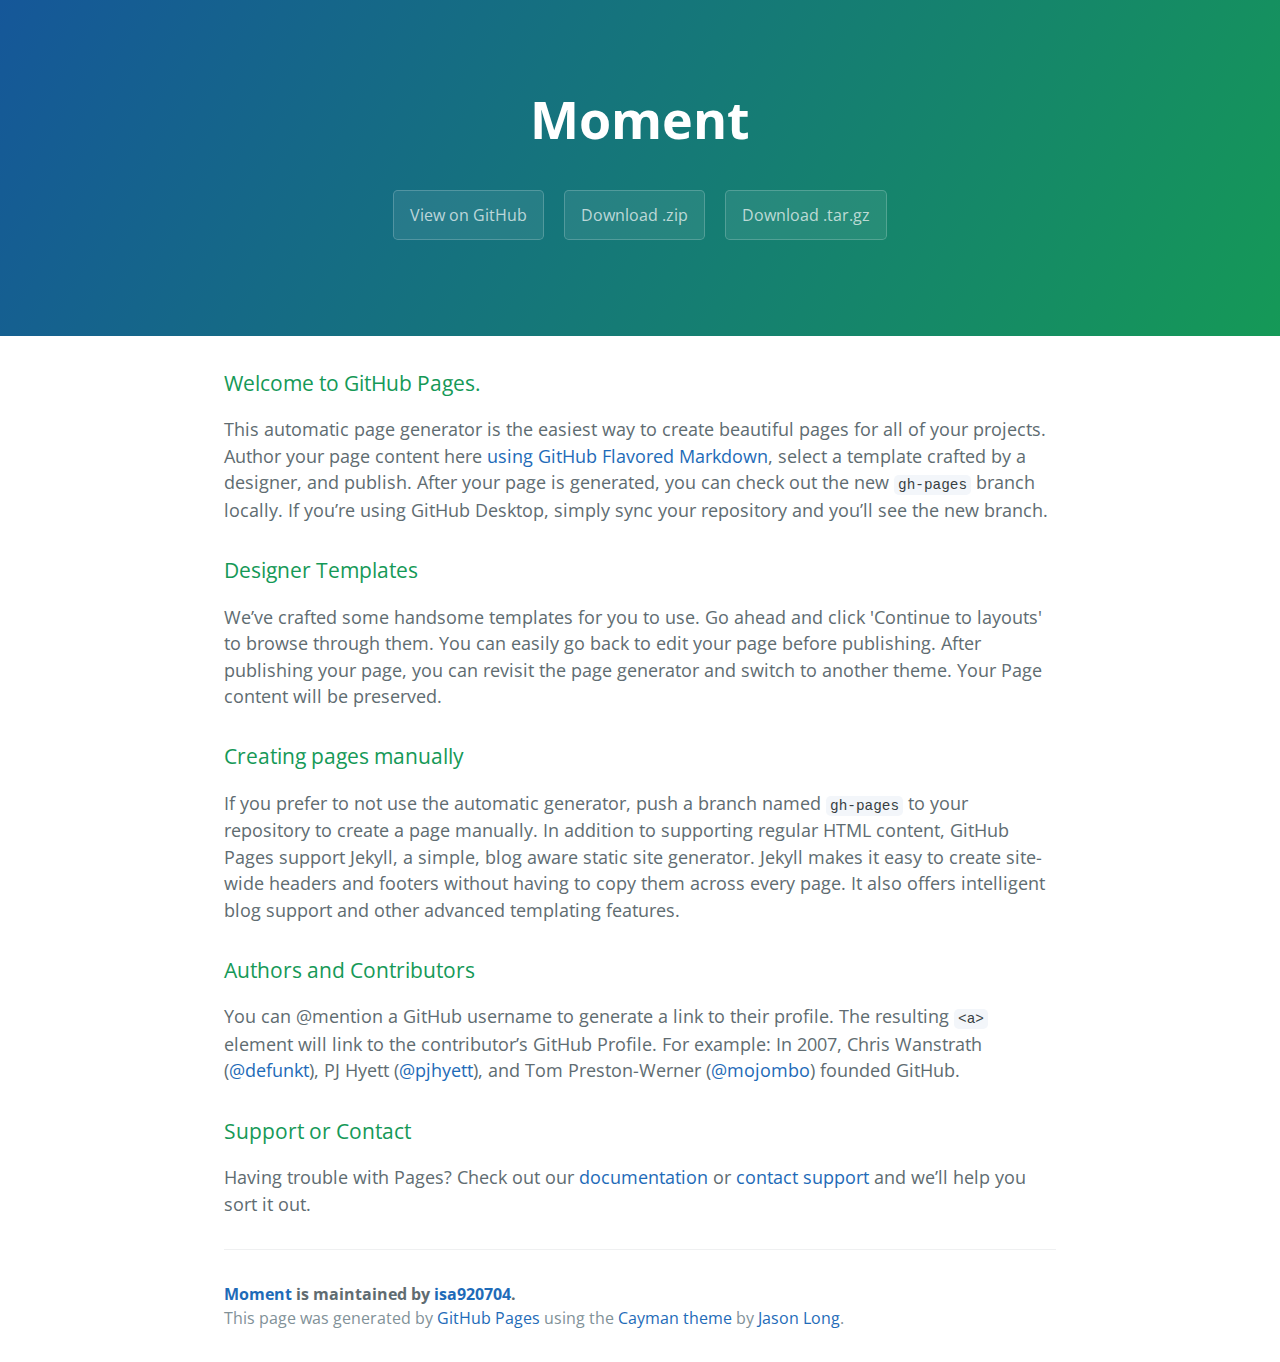
==== index.html @ b698cfdb "Create gh-pages branch via GitHub" ====
<!DOCTYPE html>
<html lang="en-us">
  <head>
    <meta charset="UTF-8">
    <title>Moment by isa920704</title>
    <meta name="viewport" content="width=device-width, initial-scale=1">
    <link rel="stylesheet" type="text/css" href="stylesheets/normalize.css" media="screen">
    <link href='https://fonts.googleapis.com/css?family=Open+Sans:400,700' rel='stylesheet' type='text/css'>
    <link rel="stylesheet" type="text/css" href="stylesheets/stylesheet.css" media="screen">
    <link rel="stylesheet" type="text/css" href="stylesheets/github-light.css" media="screen">
  </head>
  <body>
    <section class="page-header">
      <h1 class="project-name">Moment</h1>
      <h2 class="project-tagline"></h2>
      <a href="https://github.com/isa920704/moment" class="btn">View on GitHub</a>
      <a href="https://github.com/isa920704/moment/zipball/master" class="btn">Download .zip</a>
      <a href="https://github.com/isa920704/moment/tarball/master" class="btn">Download .tar.gz</a>
    </section>

    <section class="main-content">
      <h3>
<a id="welcome-to-github-pages" class="anchor" href="#welcome-to-github-pages" aria-hidden="true"><span aria-hidden="true" class="octicon octicon-link"></span></a>Welcome to GitHub Pages.</h3>

<p>This automatic page generator is the easiest way to create beautiful pages for all of your projects. Author your page content here <a href="https://guides.github.com/features/mastering-markdown/">using GitHub Flavored Markdown</a>, select a template crafted by a designer, and publish. After your page is generated, you can check out the new <code>gh-pages</code> branch locally. If you’re using GitHub Desktop, simply sync your repository and you’ll see the new branch.</p>

<h3>
<a id="designer-templates" class="anchor" href="#designer-templates" aria-hidden="true"><span aria-hidden="true" class="octicon octicon-link"></span></a>Designer Templates</h3>

<p>We’ve crafted some handsome templates for you to use. Go ahead and click 'Continue to layouts' to browse through them. You can easily go back to edit your page before publishing. After publishing your page, you can revisit the page generator and switch to another theme. Your Page content will be preserved.</p>

<h3>
<a id="creating-pages-manually" class="anchor" href="#creating-pages-manually" aria-hidden="true"><span aria-hidden="true" class="octicon octicon-link"></span></a>Creating pages manually</h3>

<p>If you prefer to not use the automatic generator, push a branch named <code>gh-pages</code> to your repository to create a page manually. In addition to supporting regular HTML content, GitHub Pages support Jekyll, a simple, blog aware static site generator. Jekyll makes it easy to create site-wide headers and footers without having to copy them across every page. It also offers intelligent blog support and other advanced templating features.</p>

<h3>
<a id="authors-and-contributors" class="anchor" href="#authors-and-contributors" aria-hidden="true"><span aria-hidden="true" class="octicon octicon-link"></span></a>Authors and Contributors</h3>

<p>You can @mention a GitHub username to generate a link to their profile. The resulting <code>&lt;a&gt;</code> element will link to the contributor’s GitHub Profile. For example: In 2007, Chris Wanstrath (<a href="https://github.com/defunkt" class="user-mention">@defunkt</a>), PJ Hyett (<a href="https://github.com/pjhyett" class="user-mention">@pjhyett</a>), and Tom Preston-Werner (<a href="https://github.com/mojombo" class="user-mention">@mojombo</a>) founded GitHub.</p>

<h3>
<a id="support-or-contact" class="anchor" href="#support-or-contact" aria-hidden="true"><span aria-hidden="true" class="octicon octicon-link"></span></a>Support or Contact</h3>

<p>Having trouble with Pages? Check out our <a href="https://help.github.com/pages">documentation</a> or <a href="https://github.com/contact">contact support</a> and we’ll help you sort it out.</p>

      <footer class="site-footer">
        <span class="site-footer-owner"><a href="https://github.com/isa920704/moment">Moment</a> is maintained by <a href="https://github.com/isa920704">isa920704</a>.</span>

        <span class="site-footer-credits">This page was generated by <a href="https://pages.github.com">GitHub Pages</a> using the <a href="https://github.com/jasonlong/cayman-theme">Cayman theme</a> by <a href="https://twitter.com/jasonlong">Jason Long</a>.</span>
      </footer>

    </section>

  
  </body>
</html>
---- stylesheets/stylesheet.css ----
* {
  box-sizing: border-box; }

body {
  padding: 0;
  margin: 0;
  font-family: "Open Sans", "Helvetica Neue", Helvetica, Arial, sans-serif;
  font-size: 16px;
  line-height: 1.5;
  color: #606c71; }

a {
  color: #1e6bb8;
  text-decoration: none; }
  a:hover {
    text-decoration: underline; }

.btn {
  display: inline-block;
  margin-bottom: 1rem;
  color: rgba(255, 255, 255, 0.7);
  background-color: rgba(255, 255, 255, 0.08);
  border-color: rgba(255, 255, 255, 0.2);
  border-style: solid;
  border-width: 1px;
  border-radius: 0.3rem;
  transition: color 0.2s, background-color 0.2s, border-color 0.2s; }
  .btn + .btn {
    margin-left: 1rem; }

.btn:hover {
  color: rgba(255, 255, 255, 0.8);
  text-decoration: none;
  background-color: rgba(255, 255, 255, 0.2);
  border-color: rgba(255, 255, 255, 0.3); }

@media screen and (min-width: 64em) {
  .btn {
    padding: 0.75rem 1rem; } }

@media screen and (min-width: 42em) and (max-width: 64em) {
  .btn {
    padding: 0.6rem 0.9rem;
    font-size: 0.9rem; } }

@media screen and (max-width: 42em) {
  .btn {
    display: block;
    width: 100%;
    padding: 0.75rem;
    font-size: 0.9rem; }
    .btn + .btn {
      margin-top: 1rem;
      margin-left: 0; } }

.page-header {
  color: #fff;
  text-align: center;
  background-color: #159957;
  background-image: linear-gradient(120deg, #155799, #159957); }

@media screen and (min-width: 64em) {
  .page-header {
    padding: 5rem 6rem; } }

@media screen and (min-width: 42em) and (max-width: 64em) {
  .page-header {
    padding: 3rem 4rem; } }

@media screen and (max-width: 42em) {
  .page-header {
    padding: 2rem 1rem; } }

.project-name {
  margin-top: 0;
  margin-bottom: 0.1rem; }

@media screen and (min-width: 64em) {
  .project-name {
    font-size: 3.25rem; } }

@media screen and (min-width: 42em) and (max-width: 64em) {
  .project-name {
    font-size: 2.25rem; } }

@media screen and (max-width: 42em) {
  .project-name {
    font-size: 1.75rem; } }

.project-tagline {
  margin-bottom: 2rem;
  font-weight: normal;
  opacity: 0.7; }

@media screen and (min-width: 64em) {
  .project-tagline {
    font-size: 1.25rem; } }

@media screen and (min-width: 42em) and (max-width: 64em) {
  .project-tagline {
    font-size: 1.15rem; } }

@media screen and (max-width: 42em) {
  .project-tagline {
    font-size: 1rem; } }

.main-content :first-child {
  margin-top: 0; }
.main-content img {
  max-width: 100%; }
.main-content h1, .main-content h2, .main-content h3, .main-content h4, .main-content h5, .main-content h6 {
  margin-top: 2rem;
  margin-bottom: 1rem;
  font-weight: normal;
  color: #159957; }
.main-content p {
  margin-bottom: 1em; }
.main-content code {
  padding: 2px 4px;
  font-family: Consolas, "Liberation Mono", Menlo, Courier, monospace;
  font-size: 0.9rem;
  color: #383e41;
  background-color: #f3f6fa;
  border-radius: 0.3rem; }
.main-content pre {
  padding: 0.8rem;
  margin-top: 0;
  margin-bottom: 1rem;
  font: 1rem Consolas, "Liberation Mono", Menlo, Courier, monospace;
  color: #567482;
  word-wrap: normal;
  background-color: #f3f6fa;
  border: solid 1px #dce6f0;
  border-radius: 0.3rem; }
  .main-content pre > code {
    padding: 0;
    margin: 0;
    font-size: 0.9rem;
    color: #567482;
    word-break: normal;
    white-space: pre;
    background: transparent;
    border: 0; }
.main-content .highlight {
  margin-bottom: 1rem; }
  .main-content .highlight pre {
    margin-bottom: 0;
    word-break: normal; }
.main-content .highlight pre, .main-content pre {
  padding: 0.8rem;
  overflow: auto;
  font-size: 0.9rem;
  line-height: 1.45;
  border-radius: 0.3rem; }
.main-content pre code, .main-content pre tt {
  display: inline;
  max-width: initial;
  padding: 0;
  margin: 0;
  overflow: initial;
  line-height: inherit;
  word-wrap: normal;
  background-color: transparent;
  border: 0; }
  .main-content pre code:before, .main-content pre code:after, .main-content pre tt:before, .main-content pre tt:after {
    content: normal; }
.main-content ul, .main-content ol {
  margin-top: 0; }
.main-content blockquote {
  padding: 0 1rem;
  margin-left: 0;
  color: #819198;
  border-left: 0.3rem solid #dce6f0; }
  .main-content blockquote > :first-child {
    margin-top: 0; }
  .main-content blockquote > :last-child {
    margin-bottom: 0; }
.main-content table {
  display: block;
  width: 100%;
  overflow: auto;
  word-break: normal;
  word-break: keep-all; }
  .main-content table th {
    font-weight: bold; }
  .main-content table th, .main-content table td {
    padding: 0.5rem 1rem;
    border: 1px solid #e9ebec; }
.main-content dl {
  padding: 0; }
  .main-content dl dt {
    padding: 0;
    margin-top: 1rem;
    font-size: 1rem;
    font-weight: bold; }
  .main-content dl dd {
    padding: 0;
    margin-bottom: 1rem; }
.main-content hr {
  height: 2px;
  padding: 0;
  margin: 1rem 0;
  background-color: #eff0f1;
  border: 0; }

@media screen and (min-width: 64em) {
  .main-content {
    max-width: 64rem;
    padding: 2rem 6rem;
    margin: 0 auto;
    font-size: 1.1rem; } }

@media screen and (min-width: 42em) and (max-width: 64em) {
  .main-content {
    padding: 2rem 4rem;
    font-size: 1.1rem; } }

@media screen and (max-width: 42em) {
  .main-content {
    padding: 2rem 1rem;
    font-size: 1rem; } }

.site-footer {
  padding-top: 2rem;
  margin-top: 2rem;
  border-top: solid 1px #eff0f1; }

.site-footer-owner {
  display: block;
  font-weight: bold; }

.site-footer-credits {
  color: #819198; }

@media screen and (min-width: 64em) {
  .site-footer {
    font-size: 1rem; } }

@media screen and (min-width: 42em) and (max-width: 64em) {
  .site-footer {
    font-size: 1rem; } }

@media screen and (max-width: 42em) {
  .site-footer {
    font-size: 0.9rem; } }
---- stylesheets/github-light.css ----
/*
The MIT License (MIT)

Copyright (c) 2016 GitHub, Inc.

Permission is hereby granted, free of charge, to any person obtaining a copy
of this software and associated documentation files (the "Software"), to deal
in the Software without restriction, including without limitation the rights
to use, copy, modify, merge, publish, distribute, sublicense, and/or sell
copies of the Software, and to permit persons to whom the Software is
furnished to do so, subject to the following conditions:

The above copyright notice and this permission notice shall be included in all
copies or substantial portions of the Software.

THE SOFTWARE IS PROVIDED "AS IS", WITHOUT WARRANTY OF ANY KIND, EXPRESS OR
IMPLIED, INCLUDING BUT NOT LIMITED TO THE WARRANTIES OF MERCHANTABILITY,
FITNESS FOR A PARTICULAR PURPOSE AND NONINFRINGEMENT. IN NO EVENT SHALL THE
AUTHORS OR COPYRIGHT HOLDERS BE LIABLE FOR ANY CLAIM, DAMAGES OR OTHER
LIABILITY, WHETHER IN AN ACTION OF CONTRACT, TORT OR OTHERWISE, ARISING FROM,
OUT OF OR IN CONNECTION WITH THE SOFTWARE OR THE USE OR OTHER DEALINGS IN THE
SOFTWARE.

*/

.pl-c /* comment */ {
  color: #969896;
}

.pl-c1 /* constant, variable.other.constant, support, meta.property-name, support.constant, support.variable, meta.module-reference, markup.raw, meta.diff.header */,
.pl-s .pl-v /* string variable */ {
  color: #0086b3;
}

.pl-e /* entity */,
.pl-en /* entity.name */ {
  color: #795da3;
}

.pl-smi /* variable.parameter.function, storage.modifier.package, storage.modifier.import, storage.type.java, variable.other */,
.pl-s .pl-s1 /* string source */ {
  color: #333;
}

.pl-ent /* entity.name.tag */ {
  color: #63a35c;
}

.pl-k /* keyword, storage, storage.type */ {
  color: #a71d5d;
}

.pl-s /* string */,
.pl-pds /* punctuation.definition.string, string.regexp.character-class */,
.pl-s .pl-pse .pl-s1 /* string punctuation.section.embedded source */,
.pl-sr /* string.regexp */,
.pl-sr .pl-cce /* string.regexp constant.character.escape */,
.pl-sr .pl-sre /* string.regexp source.ruby.embedded */,
.pl-sr .pl-sra /* string.regexp string.regexp.arbitrary-repitition */ {
  color: #183691;
}

.pl-v /* variable */ {
  color: #ed6a43;
}

.pl-id /* invalid.deprecated */ {
  color: #b52a1d;
}

.pl-ii /* invalid.illegal */ {
  color: #f8f8f8;
  background-color: #b52a1d;
}

.pl-sr .pl-cce /* string.regexp constant.character.escape */ {
  font-weight: bold;
  color: #63a35c;
}

.pl-ml /* markup.list */ {
  color: #693a17;
}

.pl-mh /* markup.heading */,
.pl-mh .pl-en /* markup.heading entity.name */,
.pl-ms /* meta.separator */ {
  font-weight: bold;
  color: #1d3e81;
}

.pl-mq /* markup.quote */ {
  color: #008080;
}

.pl-mi /* markup.italic */ {
  font-style: italic;
  color: #333;
}

.pl-mb /* markup.bold */ {
  font-weight: bold;
  color: #333;
}

.pl-md /* markup.deleted, meta.diff.header.from-file */ {
  color: #bd2c00;
  background-color: #ffecec;
}

.pl-mi1 /* markup.inserted, meta.diff.header.to-file */ {
  color: #55a532;
  background-color: #eaffea;
}

.pl-mdr /* meta.diff.range */ {
  font-weight: bold;
  color: #795da3;
}

.pl-mo /* meta.output */ {
  color: #1d3e81;
}
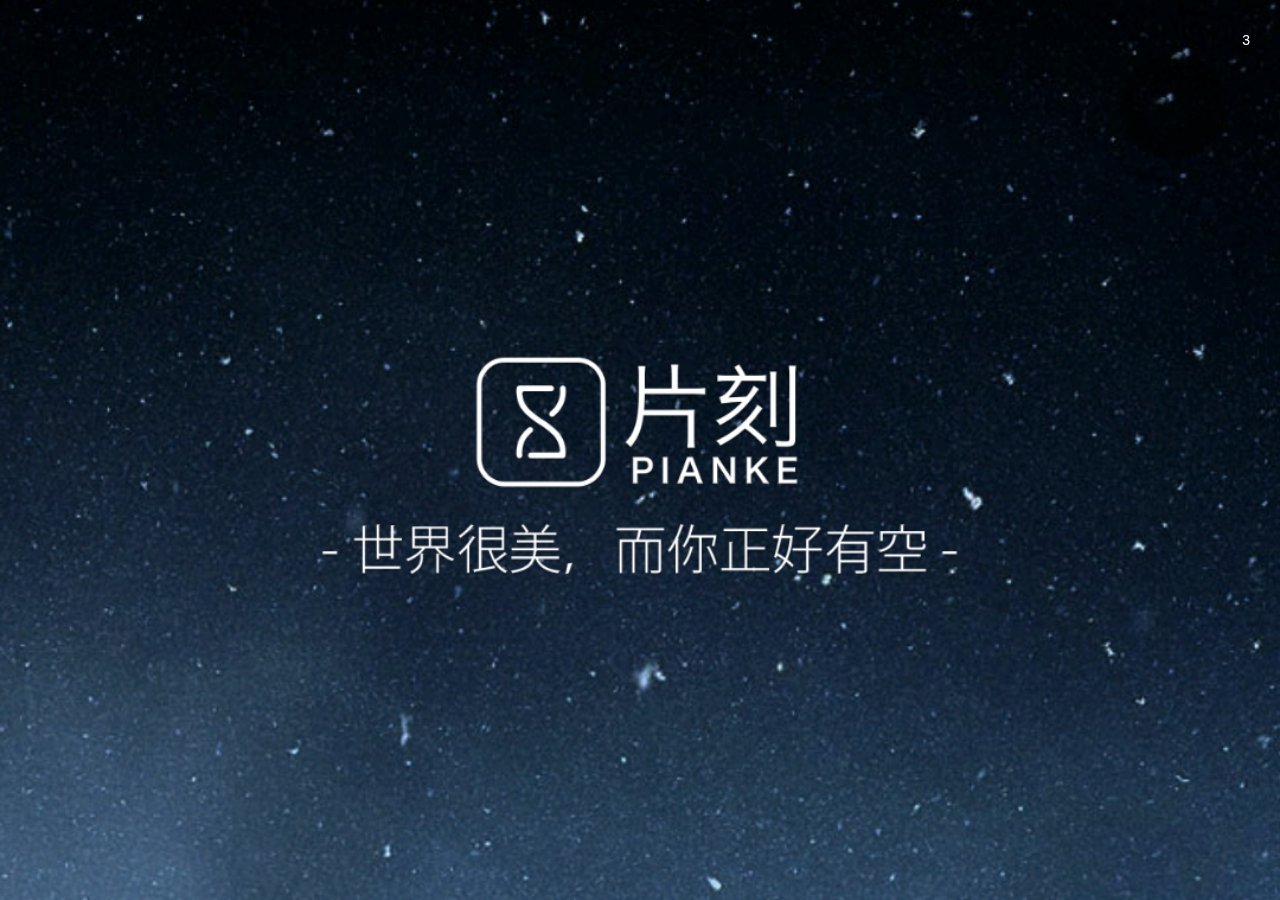
==== commit 42ab7fdd: "移动端" ====
--- a/index.html
+++ b/index.html
@@ -1,57 +1,23 @@
 <!DOCTYPE html>
-<html lang="en-us">
-  <head>
+<html ng-app="myapp">
+<head>
     <meta charset="UTF-8">
-    <title>Moment by isa920704</title>
-    <meta name="viewport" content="width=device-width, initial-scale=1">
-    <link rel="stylesheet" type="text/css" href="stylesheets/normalize.css" media="screen">
-    <link href='https://fonts.googleapis.com/css?family=Open+Sans:400,700' rel='stylesheet' type='text/css'>
-    <link rel="stylesheet" type="text/css" href="stylesheets/stylesheet.css" media="screen">
-    <link rel="stylesheet" type="text/css" href="stylesheets/github-light.css" media="screen">
-  </head>
-  <body>
-    <section class="page-header">
-      <h1 class="project-name">Moment</h1>
-      <h2 class="project-tagline"></h2>
-      <a href="https://github.com/isa920704/moment" class="btn">View on GitHub</a>
-      <a href="https://github.com/isa920704/moment/zipball/master" class="btn">Download .zip</a>
-      <a href="https://github.com/isa920704/moment/tarball/master" class="btn">Download .tar.gz</a>
-    </section>
+    <meta name="viewport" content="initial-scale=1, maximum-scale=3, minimum-scale=1, user-scalable=no">
+    <title>片刻</title>
+    <link href="lib/css/ionic.css" rel="stylesheet">
+    <link href="css/style.css" rel="stylesheet">
+    <script src="lib/js/ionic.bundle.js"></script>
+    <script src="js/app.js"></script>
+    <script src="views/tour/tour.js"></script>
+    <script src="views/home/home.js"></script>
+    <script src="views/today/today.js"></script>
+    <script src="views/debris/debris.js"></script>
+    <script src="views/mine/mine.js"></script>
+    <script src="views/dynamic/dynamic.js"></script>
+</head>
+<body>
+<ion-nav-view>
 
-    <section class="main-content">
-      <h3>
-<a id="welcome-to-github-pages" class="anchor" href="#welcome-to-github-pages" aria-hidden="true"><span aria-hidden="true" class="octicon octicon-link"></span></a>Welcome to GitHub Pages.</h3>
-
-<p>This automatic page generator is the easiest way to create beautiful pages for all of your projects. Author your page content here <a href="https://guides.github.com/features/mastering-markdown/">using GitHub Flavored Markdown</a>, select a template crafted by a designer, and publish. After your page is generated, you can check out the new <code>gh-pages</code> branch locally. If you’re using GitHub Desktop, simply sync your repository and you’ll see the new branch.</p>
-
-<h3>
-<a id="designer-templates" class="anchor" href="#designer-templates" aria-hidden="true"><span aria-hidden="true" class="octicon octicon-link"></span></a>Designer Templates</h3>
-
-<p>We’ve crafted some handsome templates for you to use. Go ahead and click 'Continue to layouts' to browse through them. You can easily go back to edit your page before publishing. After publishing your page, you can revisit the page generator and switch to another theme. Your Page content will be preserved.</p>
-
-<h3>
-<a id="creating-pages-manually" class="anchor" href="#creating-pages-manually" aria-hidden="true"><span aria-hidden="true" class="octicon octicon-link"></span></a>Creating pages manually</h3>
-
-<p>If you prefer to not use the automatic generator, push a branch named <code>gh-pages</code> to your repository to create a page manually. In addition to supporting regular HTML content, GitHub Pages support Jekyll, a simple, blog aware static site generator. Jekyll makes it easy to create site-wide headers and footers without having to copy them across every page. It also offers intelligent blog support and other advanced templating features.</p>
-
-<h3>
-<a id="authors-and-contributors" class="anchor" href="#authors-and-contributors" aria-hidden="true"><span aria-hidden="true" class="octicon octicon-link"></span></a>Authors and Contributors</h3>
-
-<p>You can @mention a GitHub username to generate a link to their profile. The resulting <code>&lt;a&gt;</code> element will link to the contributor’s GitHub Profile. For example: In 2007, Chris Wanstrath (<a href="https://github.com/defunkt" class="user-mention">@defunkt</a>), PJ Hyett (<a href="https://github.com/pjhyett" class="user-mention">@pjhyett</a>), and Tom Preston-Werner (<a href="https://github.com/mojombo" class="user-mention">@mojombo</a>) founded GitHub.</p>
-
-<h3>
-<a id="support-or-contact" class="anchor" href="#support-or-contact" aria-hidden="true"><span aria-hidden="true" class="octicon octicon-link"></span></a>Support or Contact</h3>
-
-<p>Having trouble with Pages? Check out our <a href="https://help.github.com/pages">documentation</a> or <a href="https://github.com/contact">contact support</a> and we’ll help you sort it out.</p>
-
-      <footer class="site-footer">
-        <span class="site-footer-owner"><a href="https://github.com/isa920704/moment">Moment</a> is maintained by <a href="https://github.com/isa920704">isa920704</a>.</span>
-
-        <span class="site-footer-credits">This page was generated by <a href="https://pages.github.com">GitHub Pages</a> using the <a href="https://github.com/jasonlong/cayman-theme">Cayman theme</a> by <a href="https://twitter.com/jasonlong">Jason Long</a>.</span>
-      </footer>
-
-    </section>
-
-  
-  </body>
-</html>
+</ion-nav-view>
+</body>
+</html>--- a/lib/css/ionic.css
+++ b/lib/css/ionic.css
@@ -0,0 +1,9813 @@
+@charset "UTF-8";
+/*!
+ * Copyright 2015 Drifty Co.
+ * http://drifty.com/
+ *
+ * Ionic, v1.3.1
+ * A powerful HTML5 mobile app framework.
+ * http://ionicframework.com/
+ *
+ * By @maxlynch, @benjsperry, @adamdbradley <3
+ *
+ * Licensed under the MIT license. Please see LICENSE for more information.
+ *
+ */
+/*!
+  Ionicons, v2.0.1
+  Created by Ben Sperry for the Ionic Framework, http://ionicons.com/
+  https://twitter.com/benjsperry  https://twitter.com/ionicframework
+  MIT License: https://github.com/driftyco/ionicons
+
+  Android-style icons originally built by Google’s
+  Material Design Icons: https://github.com/google/material-design-icons
+  used under CC BY http://creativecommons.org/licenses/by/4.0/
+  Modified icons to fit ionicon’s grid from original.
+*/
+@font-face {
+  font-family: "Ionicons";
+  src: url("../fonts/ionicons.eot?v=2.0.1");
+  src: url("../fonts/ionicons.eot?v=2.0.1#iefix") format("embedded-opentype"), url("../fonts/ionicons.ttf?v=2.0.1") format("truetype"), url("../fonts/ionicons.woff?v=2.0.1") format("woff"), url("../fonts/ionicons.woff") format("woff"), url("../fonts/ionicons.svg?v=2.0.1#Ionicons") format("svg");
+  font-weight: normal;
+  font-style: normal; }
+
+.ion, .ionicons,
+.ion-alert:before,
+.ion-alert-circled:before,
+.ion-android-add:before,
+.ion-android-add-circle:before,
+.ion-android-alarm-clock:before,
+.ion-android-alert:before,
+.ion-android-apps:before,
+.ion-android-archive:before,
+.ion-android-arrow-back:before,
+.ion-android-arrow-down:before,
+.ion-android-arrow-dropdown:before,
+.ion-android-arrow-dropdown-circle:before,
+.ion-android-arrow-dropleft:before,
+.ion-android-arrow-dropleft-circle:before,
+.ion-android-arrow-dropright:before,
+.ion-android-arrow-dropright-circle:before,
+.ion-android-arrow-dropup:before,
+.ion-android-arrow-dropup-circle:before,
+.ion-android-arrow-forward:before,
+.ion-android-arrow-up:before,
+.ion-android-attach:before,
+.ion-android-bar:before,
+.ion-android-bicycle:before,
+.ion-android-boat:before,
+.ion-android-bookmark:before,
+.ion-android-bulb:before,
+.ion-android-bus:before,
+.ion-android-calendar:before,
+.ion-android-call:before,
+.ion-android-camera:before,
+.ion-android-cancel:before,
+.ion-android-car:before,
+.ion-android-cart:before,
+.ion-android-chat:before,
+.ion-android-checkbox:before,
+.ion-android-checkbox-blank:before,
+.ion-android-checkbox-outline:before,
+.ion-android-checkbox-outline-blank:before,
+.ion-android-checkmark-circle:before,
+.ion-android-clipboard:before,
+.ion-android-close:before,
+.ion-android-cloud:before,
+.ion-android-cloud-circle:before,
+.ion-android-cloud-done:before,
+.ion-android-cloud-outline:before,
+.ion-android-color-palette:before,
+.ion-android-compass:before,
+.ion-android-contact:before,
+.ion-android-contacts:before,
+.ion-android-contract:before,
+.ion-android-create:before,
+.ion-android-delete:before,
+.ion-android-desktop:before,
+.ion-android-document:before,
+.ion-android-done:before,
+.ion-android-done-all:before,
+.ion-android-download:before,
+.ion-android-drafts:before,
+.ion-android-exit:before,
+.ion-android-expand:before,
+.ion-android-favorite:before,
+.ion-android-favorite-outline:before,
+.ion-android-film:before,
+.ion-android-folder:before,
+.ion-android-folder-open:before,
+.ion-android-funnel:before,
+.ion-android-globe:before,
+.ion-android-hand:before,
+.ion-android-hangout:before,
+.ion-android-happy:before,
+.ion-android-home:before,
+.ion-android-image:before,
+.ion-android-laptop:before,
+.ion-android-list:before,
+.ion-android-locate:before,
+.ion-android-lock:before,
+.ion-android-mail:before,
+.ion-android-map:before,
+.ion-android-menu:before,
+.ion-android-microphone:before,
+.ion-android-microphone-off:before,
+.ion-android-more-horizontal:before,
+.ion-android-more-vertical:before,
+.ion-android-navigate:before,
+.ion-android-notifications:before,
+.ion-android-notifications-none:before,
+.ion-android-notifications-off:before,
+.ion-android-open:before,
+.ion-android-options:before,
+.ion-android-people:before,
+.ion-android-person:before,
+.ion-android-person-add:before,
+.ion-android-phone-landscape:before,
+.ion-android-phone-portrait:before,
+.ion-android-pin:before,
+.ion-android-plane:before,
+.ion-android-playstore:before,
+.ion-android-print:before,
+.ion-android-radio-button-off:before,
+.ion-android-radio-button-on:before,
+.ion-android-refresh:before,
+.ion-android-remove:before,
+.ion-android-remove-circle:before,
+.ion-android-restaurant:before,
+.ion-android-sad:before,
+.ion-android-search:before,
+.ion-android-send:before,
+.ion-android-settings:before,
+.ion-android-share:before,
+.ion-android-share-alt:before,
+.ion-android-star:before,
+.ion-android-star-half:before,
+.ion-android-star-outline:before,
+.ion-android-stopwatch:before,
+.ion-android-subway:before,
+.ion-android-sunny:before,
+.ion-android-sync:before,
+.ion-android-textsms:before,
+.ion-android-time:before,
+.ion-android-train:before,
+.ion-android-unlock:before,
+.ion-android-upload:before,
+.ion-android-volume-down:before,
+.ion-android-volume-mute:before,
+.ion-android-volume-off:before,
+.ion-android-volume-up:before,
+.ion-android-walk:before,
+.ion-android-warning:before,
+.ion-android-watch:before,
+.ion-android-wifi:before,
+.ion-aperture:before,
+.ion-archive:before,
+.ion-arrow-down-a:before,
+.ion-arrow-down-b:before,
+.ion-arrow-down-c:before,
+.ion-arrow-expand:before,
+.ion-arrow-graph-down-left:before,
+.ion-arrow-graph-down-right:before,
+.ion-arrow-graph-up-left:before,
+.ion-arrow-graph-up-right:before,
+.ion-arrow-left-a:before,
+.ion-arrow-left-b:before,
+.ion-arrow-left-c:before,
+.ion-arrow-move:before,
+.ion-arrow-resize:before,
+.ion-arrow-return-left:before,
+.ion-arrow-return-right:before,
+.ion-arrow-right-a:before,
+.ion-arrow-right-b:before,
+.ion-arrow-right-c:before,
+.ion-arrow-shrink:before,
+.ion-arrow-swap:before,
+.ion-arrow-up-a:before,
+.ion-arrow-up-b:before,
+.ion-arrow-up-c:before,
+.ion-asterisk:before,
+.ion-at:before,
+.ion-backspace:before,
+.ion-backspace-outline:before,
+.ion-bag:before,
+.ion-battery-charging:before,
+.ion-battery-empty:before,
+.ion-battery-full:before,
+.ion-battery-half:before,
+.ion-battery-low:before,
+.ion-beaker:before,
+.ion-beer:before,
+.ion-bluetooth:before,
+.ion-bonfire:before,
+.ion-bookmark:before,
+.ion-bowtie:before,
+.ion-briefcase:before,
+.ion-bug:before,
+.ion-calculator:before,
+.ion-calendar:before,
+.ion-camera:before,
+.ion-card:before,
+.ion-cash:before,
+.ion-chatbox:before,
+.ion-chatbox-working:before,
+.ion-chatboxes:before,
+.ion-chatbubble:before,
+.ion-chatbubble-working:before,
+.ion-chatbubbles:before,
+.ion-checkmark:before,
+.ion-checkmark-circled:before,
+.ion-checkmark-round:before,
+.ion-chevron-down:before,
+.ion-chevron-left:before,
+.ion-chevron-right:before,
+.ion-chevron-up:before,
+.ion-clipboard:before,
+.ion-clock:before,
+.ion-close:before,
+.ion-close-circled:before,
+.ion-close-round:before,
+.ion-closed-captioning:before,
+.ion-cloud:before,
+.ion-code:before,
+.ion-code-download:before,
+.ion-code-working:before,
+.ion-coffee:before,
+.ion-compass:before,
+.ion-compose:before,
+.ion-connection-bars:before,
+.ion-contrast:before,
+.ion-crop:before,
+.ion-cube:before,
+.ion-disc:before,
+.ion-document:before,
+.ion-document-text:before,
+.ion-drag:before,
+.ion-earth:before,
+.ion-easel:before,
+.ion-edit:before,
+.ion-egg:before,
+.ion-eject:before,
+.ion-email:before,
+.ion-email-unread:before,
+.ion-erlenmeyer-flask:before,
+.ion-erlenmeyer-flask-bubbles:before,
+.ion-eye:before,
+.ion-eye-disabled:before,
+.ion-female:before,
+.ion-filing:before,
+.ion-film-marker:before,
+.ion-fireball:before,
+.ion-flag:before,
+.ion-flame:before,
+.ion-flash:before,
+.ion-flash-off:before,
+.ion-folder:before,
+.ion-fork:before,
+.ion-fork-repo:before,
+.ion-forward:before,
+.ion-funnel:before,
+.ion-gear-a:before,
+.ion-gear-b:before,
+.ion-grid:before,
+.ion-hammer:before,
+.ion-happy:before,
+.ion-happy-outline:before,
+.ion-headphone:before,
+.ion-heart:before,
+.ion-heart-broken:before,
+.ion-help:before,
+.ion-help-buoy:before,
+.ion-help-circled:before,
+.ion-home:before,
+.ion-icecream:before,
+.ion-image:before,
+.ion-images:before,
+.ion-information:before,
+.ion-information-circled:before,
+.ion-ionic:before,
+.ion-ios-alarm:before,
+.ion-ios-alarm-outline:before,
+.ion-ios-albums:before,
+.ion-ios-albums-outline:before,
+.ion-ios-americanfootball:before,
+.ion-ios-americanfootball-outline:before,
+.ion-ios-analytics:before,
+.ion-ios-analytics-outline:before,
+.ion-ios-arrow-back:before,
+.ion-ios-arrow-down:before,
+.ion-ios-arrow-forward:before,
+.ion-ios-arrow-left:before,
+.ion-ios-arrow-right:before,
+.ion-ios-arrow-thin-down:before,
+.ion-ios-arrow-thin-left:before,
+.ion-ios-arrow-thin-right:before,
+.ion-ios-arrow-thin-up:before,
+.ion-ios-arrow-up:before,
+.ion-ios-at:before,
+.ion-ios-at-outline:before,
+.ion-ios-barcode:before,
+.ion-ios-barcode-outline:before,
+.ion-ios-baseball:before,
+.ion-ios-baseball-outline:before,
+.ion-ios-basketball:before,
+.ion-ios-basketball-outline:before,
+.ion-ios-bell:before,
+.ion-ios-bell-outline:before,
+.ion-ios-body:before,
+.ion-ios-body-outline:before,
+.ion-ios-bolt:before,
+.ion-ios-bolt-outline:before,
+.ion-ios-book:before,
+.ion-ios-book-outline:before,
+.ion-ios-bookmarks:before,
+.ion-ios-bookmarks-outline:before,
+.ion-ios-box:before,
+.ion-ios-box-outline:before,
+.ion-ios-briefcase:before,
+.ion-ios-briefcase-outline:before,
+.ion-ios-browsers:before,
+.ion-ios-browsers-outline:before,
+.ion-ios-calculator:before,
+.ion-ios-calculator-outline:before,
+.ion-ios-calendar:before,
+.ion-ios-calendar-outline:before,
+.ion-ios-camera:before,
+.ion-ios-camera-outline:before,
+.ion-ios-cart:before,
+.ion-ios-cart-outline:before,
+.ion-ios-chatboxes:before,
+.ion-ios-chatboxes-outline:before,
+.ion-ios-chatbubble:before,
+.ion-ios-chatbubble-outline:before,
+.ion-ios-checkmark:before,
+.ion-ios-checkmark-empty:before,
+.ion-ios-checkmark-outline:before,
+.ion-ios-circle-filled:before,
+.ion-ios-circle-outline:before,
+.ion-ios-clock:before,
+.ion-ios-clock-outline:before,
+.ion-ios-close:before,
+.ion-ios-close-empty:before,
+.ion-ios-close-outline:before,
+.ion-ios-cloud:before,
+.ion-ios-cloud-download:before,
+.ion-ios-cloud-download-outline:before,
+.ion-ios-cloud-outline:before,
+.ion-ios-cloud-upload:before,
+.ion-ios-cloud-upload-outline:before,
+.ion-ios-cloudy:before,
+.ion-ios-cloudy-night:before,
+.ion-ios-cloudy-night-outline:before,
+.ion-ios-cloudy-outline:before,
+.ion-ios-cog:before,
+.ion-ios-cog-outline:before,
+.ion-ios-color-filter:before,
+.ion-ios-color-filter-outline:before,
+.ion-ios-color-wand:before,
+.ion-ios-color-wand-outline:before,
+.ion-ios-compose:before,
+.ion-ios-compose-outline:before,
+.ion-ios-contact:before,
+.ion-ios-contact-outline:before,
+.ion-ios-copy:before,
+.ion-ios-copy-outline:before,
+.ion-ios-crop:before,
+.ion-ios-crop-strong:before,
+.ion-ios-download:before,
+.ion-ios-download-outline:before,
+.ion-ios-drag:before,
+.ion-ios-email:before,
+.ion-ios-email-outline:before,
+.ion-ios-eye:before,
+.ion-ios-eye-outline:before,
+.ion-ios-fastforward:before,
+.ion-ios-fastforward-outline:before,
+.ion-ios-filing:before,
+.ion-ios-filing-outline:before,
+.ion-ios-film:before,
+.ion-ios-film-outline:before,
+.ion-ios-flag:before,
+.ion-ios-flag-outline:before,
+.ion-ios-flame:before,
+.ion-ios-flame-outline:before,
+.ion-ios-flask:before,
+.ion-ios-flask-outline:before,
+.ion-ios-flower:before,
+.ion-ios-flower-outline:before,
+.ion-ios-folder:before,
+.ion-ios-folder-outline:before,
+.ion-ios-football:before,
+.ion-ios-football-outline:before,
+.ion-ios-game-controller-a:before,
+.ion-ios-game-controller-a-outline:before,
+.ion-ios-game-controller-b:before,
+.ion-ios-game-controller-b-outline:before,
+.ion-ios-gear:before,
+.ion-ios-gear-outline:before,
+.ion-ios-glasses:before,
+.ion-ios-glasses-outline:before,
+.ion-ios-grid-view:before,
+.ion-ios-grid-view-outline:before,
+.ion-ios-heart:before,
+.ion-ios-heart-outline:before,
+.ion-ios-help:before,
+.ion-ios-help-empty:before,
+.ion-ios-help-outline:before,
+.ion-ios-home:before,
+.ion-ios-home-outline:before,
+.ion-ios-infinite:before,
+.ion-ios-infinite-outline:before,
+.ion-ios-information:before,
+.ion-ios-information-empty:before,
+.ion-ios-information-outline:before,
+.ion-ios-ionic-outline:before,
+.ion-ios-keypad:before,
+.ion-ios-keypad-outline:before,
+.ion-ios-lightbulb:before,
+.ion-ios-lightbulb-outline:before,
+.ion-ios-list:before,
+.ion-ios-list-outline:before,
+.ion-ios-location:before,
+.ion-ios-location-outline:before,
+.ion-ios-locked:before,
+.ion-ios-locked-outline:before,
+.ion-ios-loop:before,
+.ion-ios-loop-strong:before,
+.ion-ios-medical:before,
+.ion-ios-medical-outline:before,
+.ion-ios-medkit:before,
+.ion-ios-medkit-outline:before,
+.ion-ios-mic:before,
+.ion-ios-mic-off:before,
+.ion-ios-mic-outline:before,
+.ion-ios-minus:before,
+.ion-ios-minus-empty:before,
+.ion-ios-minus-outline:before,
+.ion-ios-monitor:before,
+.ion-ios-monitor-outline:before,
+.ion-ios-moon:before,
+.ion-ios-moon-outline:before,
+.ion-ios-more:before,
+.ion-ios-more-outline:before,
+.ion-ios-musical-note:before,
+.ion-ios-musical-notes:before,
+.ion-ios-navigate:before,
+.ion-ios-navigate-outline:before,
+.ion-ios-nutrition:before,
+.ion-ios-nutrition-outline:before,
+.ion-ios-paper:before,
+.ion-ios-paper-outline:before,
+.ion-ios-paperplane:before,
+.ion-ios-paperplane-outline:before,
+.ion-ios-partlysunny:before,
+.ion-ios-partlysunny-outline:before,
+.ion-ios-pause:before,
+.ion-ios-pause-outline:before,
+.ion-ios-paw:before,
+.ion-ios-paw-outline:before,
+.ion-ios-people:before,
+.ion-ios-people-outline:before,
+.ion-ios-person:before,
+.ion-ios-person-outline:before,
+.ion-ios-personadd:before,
+.ion-ios-personadd-outline:before,
+.ion-ios-photos:before,
+.ion-ios-photos-outline:before,
+.ion-ios-pie:before,
+.ion-ios-pie-outline:before,
+.ion-ios-pint:before,
+.ion-ios-pint-outline:before,
+.ion-ios-play:before,
+.ion-ios-play-outline:before,
+.ion-ios-plus:before,
+.ion-ios-plus-empty:before,
+.ion-ios-plus-outline:before,
+.ion-ios-pricetag:before,
+.ion-ios-pricetag-outline:before,
+.ion-ios-pricetags:before,
+.ion-ios-pricetags-outline:before,
+.ion-ios-printer:before,
+.ion-ios-printer-outline:before,
+.ion-ios-pulse:before,
+.ion-ios-pulse-strong:before,
+.ion-ios-rainy:before,
+.ion-ios-rainy-outline:before,
+.ion-ios-recording:before,
+.ion-ios-recording-outline:before,
+.ion-ios-redo:before,
+.ion-ios-redo-outline:before,
+.ion-ios-refresh:before,
+.ion-ios-refresh-empty:before,
+.ion-ios-refresh-outline:before,
+.ion-ios-reload:before,
+.ion-ios-reverse-camera:before,
+.ion-ios-reverse-camera-outline:before,
+.ion-ios-rewind:before,
+.ion-ios-rewind-outline:before,
+.ion-ios-rose:before,
+.ion-ios-rose-outline:before,
+.ion-ios-search:before,
+.ion-ios-search-strong:before,
+.ion-ios-settings:before,
+.ion-ios-settings-strong:before,
+.ion-ios-shuffle:before,
+.ion-ios-shuffle-strong:before,
+.ion-ios-skipbackward:before,
+.ion-ios-skipbackward-outline:before,
+.ion-ios-skipforward:before,
+.ion-ios-skipforward-outline:before,
+.ion-ios-snowy:before,
+.ion-ios-speedometer:before,
+.ion-ios-speedometer-outline:before,
+.ion-ios-star:before,
+.ion-ios-star-half:before,
+.ion-ios-star-outline:before,
+.ion-ios-stopwatch:before,
+.ion-ios-stopwatch-outline:before,
+.ion-ios-sunny:before,
+.ion-ios-sunny-outline:before,
+.ion-ios-telephone:before,
+.ion-ios-telephone-outline:before,
+.ion-ios-tennisball:before,
+.ion-ios-tennisball-outline:before,
+.ion-ios-thunderstorm:before,
+.ion-ios-thunderstorm-outline:before,
+.ion-ios-time:before,
+.ion-ios-time-outline:before,
+.ion-ios-timer:before,
+.ion-ios-timer-outline:before,
+.ion-ios-toggle:before,
+.ion-ios-toggle-outline:before,
+.ion-ios-trash:before,
+.ion-ios-trash-outline:before,
+.ion-ios-undo:before,
+.ion-ios-undo-outline:before,
+.ion-ios-unlocked:before,
+.ion-ios-unlocked-outline:before,
+.ion-ios-upload:before,
+.ion-ios-upload-outline:before,
+.ion-ios-videocam:before,
+.ion-ios-videocam-outline:before,
+.ion-ios-volume-high:before,
+.ion-ios-volume-low:before,
+.ion-ios-wineglass:before,
+.ion-ios-wineglass-outline:before,
+.ion-ios-world:before,
+.ion-ios-world-outline:before,
+.ion-ipad:before,
+.ion-iphone:before,
+.ion-ipod:before,
+.ion-jet:before,
+.ion-key:before,
+.ion-knife:before,
+.ion-laptop:before,
+.ion-leaf:before,
+.ion-levels:before,
+.ion-lightbulb:before,
+.ion-link:before,
+.ion-load-a:before,
+.ion-load-b:before,
+.ion-load-c:before,
+.ion-load-d:before,
+.ion-location:before,
+.ion-lock-combination:before,
+.ion-locked:before,
+.ion-log-in:before,
+.ion-log-out:before,
+.ion-loop:before,
+.ion-magnet:before,
+.ion-male:before,
+.ion-man:before,
+.ion-map:before,
+.ion-medkit:before,
+.ion-merge:before,
+.ion-mic-a:before,
+.ion-mic-b:before,
+.ion-mic-c:before,
+.ion-minus:before,
+.ion-minus-circled:before,
+.ion-minus-round:before,
+.ion-model-s:before,
+.ion-monitor:before,
+.ion-more:before,
+.ion-mouse:before,
+.ion-music-note:before,
+.ion-navicon:before,
+.ion-navicon-round:before,
+.ion-navigate:before,
+.ion-network:before,
+.ion-no-smoking:before,
+.ion-nuclear:before,
+.ion-outlet:before,
+.ion-paintbrush:before,
+.ion-paintbucket:before,
+.ion-paper-airplane:before,
+.ion-paperclip:before,
+.ion-pause:before,
+.ion-person:before,
+.ion-person-add:before,
+.ion-person-stalker:before,
+.ion-pie-graph:before,
+.ion-pin:before,
+.ion-pinpoint:before,
+.ion-pizza:before,
+.ion-plane:before,
+.ion-planet:before,
+.ion-play:before,
+.ion-playstation:before,
+.ion-plus:before,
+.ion-plus-circled:before,
+.ion-plus-round:before,
+.ion-podium:before,
+.ion-pound:before,
+.ion-power:before,
+.ion-pricetag:before,
+.ion-pricetags:before,
+.ion-printer:before,
+.ion-pull-request:before,
+.ion-qr-scanner:before,
+.ion-quote:before,
+.ion-radio-waves:before,
+.ion-record:before,
+.ion-refresh:before,
+.ion-reply:before,
+.ion-reply-all:before,
+.ion-ribbon-a:before,
+.ion-ribbon-b:before,
+.ion-sad:before,
+.ion-sad-outline:before,
+.ion-scissors:before,
+.ion-search:before,
+.ion-settings:before,
+.ion-share:before,
+.ion-shuffle:before,
+.ion-skip-backward:before,
+.ion-skip-forward:before,
+.ion-social-android:before,
+.ion-social-android-outline:before,
+.ion-social-angular:before,
+.ion-social-angular-outline:before,
+.ion-social-apple:before,
+.ion-social-apple-outline:before,
+.ion-social-bitcoin:before,
+.ion-social-bitcoin-outline:before,
+.ion-social-buffer:before,
+.ion-social-buffer-outline:before,
+.ion-social-chrome:before,
+.ion-social-chrome-outline:before,
+.ion-social-codepen:before,
+.ion-social-codepen-outline:before,
+.ion-social-css3:before,
+.ion-social-css3-outline:before,
+.ion-social-designernews:before,
+.ion-social-designernews-outline:before,
+.ion-social-dribbble:before,
+.ion-social-dribbble-outline:before,
+.ion-social-dropbox:before,
+.ion-social-dropbox-outline:before,
+.ion-social-euro:before,
+.ion-social-euro-outline:before,
+.ion-social-facebook:before,
+.ion-social-facebook-outline:before,
+.ion-social-foursquare:before,
+.ion-social-foursquare-outline:before,
+.ion-social-freebsd-devil:before,
+.ion-social-github:before,
+.ion-social-github-outline:before,
+.ion-social-google:before,
+.ion-social-google-outline:before,
+.ion-social-googleplus:before,
+.ion-social-googleplus-outline:before,
+.ion-social-hackernews:before,
+.ion-social-hackernews-outline:before,
+.ion-social-html5:before,
+.ion-social-html5-outline:before,
+.ion-social-instagram:before,
+.ion-social-instagram-outline:before,
+.ion-social-javascript:before,
+.ion-social-javascript-outline:before,
+.ion-social-linkedin:before,
+.ion-social-linkedin-outline:before,
+.ion-social-markdown:before,
+.ion-social-nodejs:before,
+.ion-social-octocat:before,
+.ion-social-pinterest:before,
+.ion-social-pinterest-outline:before,
+.ion-social-python:before,
+.ion-social-reddit:before,
+.ion-social-reddit-outline:before,
+.ion-social-rss:before,
+.ion-social-rss-outline:before,
+.ion-social-sass:before,
+.ion-social-skype:before,
+.ion-social-skype-outline:before,
+.ion-social-snapchat:before,
+.ion-social-snapchat-outline:before,
+.ion-social-tumblr:before,
+.ion-social-tumblr-outline:before,
+.ion-social-tux:before,
+.ion-social-twitch:before,
+.ion-social-twitch-outline:before,
+.ion-social-twitter:before,
+.ion-social-twitter-outline:before,
+.ion-social-usd:before,
+.ion-social-usd-outline:before,
+.ion-social-vimeo:before,
+.ion-social-vimeo-outline:before,
+.ion-social-whatsapp:before,
+.ion-social-whatsapp-outline:before,
+.ion-social-windows:before,
+.ion-social-windows-outline:before,
+.ion-social-wordpress:before,
+.ion-social-wordpress-outline:before,
+.ion-social-yahoo:before,
+.ion-social-yahoo-outline:before,
+.ion-social-yen:before,
+.ion-social-yen-outline:before,
+.ion-social-youtube:before,
+.ion-social-youtube-outline:before,
+.ion-soup-can:before,
+.ion-soup-can-outline:before,
+.ion-speakerphone:before,
+.ion-speedometer:before,
+.ion-spoon:before,
+.ion-star:before,
+.ion-stats-bars:before,
+.ion-steam:before,
+.ion-stop:before,
+.ion-thermometer:before,
+.ion-thumbsdown:before,
+.ion-thumbsup:before,
+.ion-toggle:before,
+.ion-toggle-filled:before,
+.ion-transgender:before,
+.ion-trash-a:before,
+.ion-trash-b:before,
+.ion-trophy:before,
+.ion-tshirt:before,
+.ion-tshirt-outline:before,
+.ion-umbrella:before,
+.ion-university:before,
+.ion-unlocked:before,
+.ion-upload:before,
+.ion-usb:before,
+.ion-videocamera:before,
+.ion-volume-high:before,
+.ion-volume-low:before,
+.ion-volume-medium:before,
+.ion-volume-mute:before,
+.ion-wand:before,
+.ion-waterdrop:before,
+.ion-wifi:before,
+.ion-wineglass:before,
+.ion-woman:before,
+.ion-wrench:before,
+.ion-xbox:before {
+  display: inline-block;
+  font-family: "Ionicons";
+  speak: none;
+  font-style: normal;
+  font-weight: normal;
+  font-variant: normal;
+  text-transform: none;
+  text-rendering: auto;
+  line-height: 1;
+  -webkit-font-smoothing: antialiased;
+  -moz-osx-font-smoothing: grayscale; }
+
+.ion-alert:before {
+  content: ""; }
+
+.ion-alert-circled:before {
+  content: ""; }
+
+.ion-android-add:before {
+  content: ""; }
+
+.ion-android-add-circle:before {
+  content: ""; }
+
+.ion-android-alarm-clock:before {
+  content: ""; }
+
+.ion-android-alert:before {
+  content: ""; }
+
+.ion-android-apps:before {
+  content: ""; }
+
+.ion-android-archive:before {
+  content: ""; }
+
+.ion-android-arrow-back:before {
+  content: ""; }
+
+.ion-android-arrow-down:before {
+  content: ""; }
+
+.ion-android-arrow-dropdown:before {
+  content: ""; }
+
+.ion-android-arrow-dropdown-circle:before {
+  content: ""; }
+
+.ion-android-arrow-dropleft:before {
+  content: ""; }
+
+.ion-android-arrow-dropleft-circle:before {
+  content: ""; }
+
+.ion-android-arrow-dropright:before {
+  content: ""; }
+
+.ion-android-arrow-dropright-circle:before {
+  content: ""; }
+
+.ion-android-arrow-dropup:before {
+  content: ""; }
+
+.ion-android-arrow-dropup-circle:before {
+  content: ""; }
+
+.ion-android-arrow-forward:before {
+  content: ""; }
+
+.ion-android-arrow-up:before {
+  content: ""; }
+
+.ion-android-attach:before {
+  content: ""; }
+
+.ion-android-bar:before {
+  content: ""; }
+
+.ion-android-bicycle:before {
+  content: ""; }
+
+.ion-android-boat:before {
+  content: ""; }
+
+.ion-android-bookmark:before {
+  content: ""; }
+
+.ion-android-bulb:before {
+  content: ""; }
+
+.ion-android-bus:before {
+  content: ""; }
+
+.ion-android-calendar:before {
+  content: ""; }
+
+.ion-android-call:before {
+  content: ""; }
+
+.ion-android-camera:before {
+  content: ""; }
+
+.ion-android-cancel:before {
+  content: ""; }
+
+.ion-android-car:before {
+  content: ""; }
+
+.ion-android-cart:before {
+  content: ""; }
+
+.ion-android-chat:before {
+  content: ""; }
+
+.ion-android-checkbox:before {
+  content: ""; }
+
+.ion-android-checkbox-blank:before {
+  content: ""; }
+
+.ion-android-checkbox-outline:before {
+  content: ""; }
+
+.ion-android-checkbox-outline-blank:before {
+  content: ""; }
+
+.ion-android-checkmark-circle:before {
+  content: ""; }
+
+.ion-android-clipboard:before {
+  content: ""; }
+
+.ion-android-close:before {
+  content: ""; }
+
+.ion-android-cloud:before {
+  content: ""; }
+
+.ion-android-cloud-circle:before {
+  content: ""; }
+
+.ion-android-cloud-done:before {
+  content: ""; }
+
+.ion-android-cloud-outline:before {
+  content: ""; }
+
+.ion-android-color-palette:before {
+  content: ""; }
+
+.ion-android-compass:before {
+  content: ""; }
+
+.ion-android-contact:before {
+  content: ""; }
+
+.ion-android-contacts:before {
+  content: ""; }
+
+.ion-android-contract:before {
+  content: ""; }
+
+.ion-android-create:before {
+  content: ""; }
+
+.ion-android-delete:before {
+  content: ""; }
+
+.ion-android-desktop:before {
+  content: ""; }
+
+.ion-android-document:before {
+  content: ""; }
+
+.ion-android-done:before {
+  content: ""; }
+
+.ion-android-done-all:before {
+  content: ""; }
+
+.ion-android-download:before {
+  content: ""; }
+
+.ion-android-drafts:before {
+  content: ""; }
+
+.ion-android-exit:before {
+  content: ""; }
+
+.ion-android-expand:before {
+  content: ""; }
+
+.ion-android-favorite:before {
+  content: ""; }
+
+.ion-android-favorite-outline:before {
+  content: ""; }
+
+.ion-android-film:before {
+  content: ""; }
+
+.ion-android-folder:before {
+  content: ""; }
+
+.ion-android-folder-open:before {
+  content: ""; }
+
+.ion-android-funnel:before {
+  content: ""; }
+
+.ion-android-globe:before {
+  content: ""; }
+
+.ion-android-hand:before {
+  content: ""; }
+
+.ion-android-hangout:before {
+  content: ""; }
+
+.ion-android-happy:before {
+  content: ""; }
+
+.ion-android-home:before {
+  content: ""; }
+
+.ion-android-image:before {
+  content: ""; }
+
+.ion-android-laptop:before {
+  content: ""; }
+
+.ion-android-list:before {
+  content: ""; }
+
+.ion-android-locate:before {
+  content: ""; }
+
+.ion-android-lock:before {
+  content: ""; }
+
+.ion-android-mail:before {
+  content: ""; }
+
+.ion-android-map:before {
+  content: ""; }
+
+.ion-android-menu:before {
+  content: ""; }
+
+.ion-android-microphone:before {
+  content: ""; }
+
+.ion-android-microphone-off:before {
+  content: ""; }
+
+.ion-android-more-horizontal:before {
+  content: ""; }
+
+.ion-android-more-vertical:before {
+  content: ""; }
+
+.ion-android-navigate:before {
+  content: ""; }
+
+.ion-android-notifications:before {
+  content: ""; }
+
+.ion-android-notifications-none:before {
+  content: ""; }
+
+.ion-android-notifications-off:before {
+  content: ""; }
+
+.ion-android-open:before {
+  content: ""; }
+
+.ion-android-options:before {
+  content: ""; }
+
+.ion-android-people:before {
+  content: ""; }
+
+.ion-android-person:before {
+  content: ""; }
+
+.ion-android-person-add:before {
+  content: ""; }
+
+.ion-android-phone-landscape:before {
+  content: ""; }
+
+.ion-android-phone-portrait:before {
+  content: ""; }
+
+.ion-android-pin:before {
+  content: ""; }
+
+.ion-android-plane:before {
+  content: ""; }
+
+.ion-android-playstore:before {
+  content: ""; }
+
+.ion-android-print:before {
+  content: ""; }
+
+.ion-android-radio-button-off:before {
+  content: ""; }
+
+.ion-android-radio-button-on:before {
+  content: ""; }
+
+.ion-android-refresh:before {
+  content: ""; }
+
+.ion-android-remove:before {
+  content: ""; }
+
+.ion-android-remove-circle:before {
+  content: ""; }
+
+.ion-android-restaurant:before {
+  content: ""; }
+
+.ion-android-sad:before {
+  content: ""; }
+
+.ion-android-search:before {
+  content: ""; }
+
+.ion-android-send:before {
+  content: ""; }
+
+.ion-android-settings:before {
+  content: ""; }
+
+.ion-android-share:before {
+  content: ""; }
+
+.ion-android-share-alt:before {
+  content: ""; }
+
+.ion-android-star:before {
+  content: ""; }
+
+.ion-android-star-half:before {
+  content: ""; }
+
+.ion-android-star-outline:before {
+  content: ""; }
+
+.ion-android-stopwatch:before {
+  content: ""; }
+
+.ion-android-subway:before {
+  content: ""; }
+
+.ion-android-sunny:before {
+  content: ""; }
+
+.ion-android-sync:before {
+  content: ""; }
+
+.ion-android-textsms:before {
+  content: ""; }
+
+.ion-android-time:before {
+  content: ""; }
+
+.ion-android-train:before {
+  content: ""; }
+
+.ion-android-unlock:before {
+  content: ""; }
+
+.ion-android-upload:before {
+  content: ""; }
+
+.ion-android-volume-down:before {
+  content: ""; }
+
+.ion-android-volume-mute:before {
+  content: ""; }
+
+.ion-android-volume-off:before {
+  content: ""; }
+
+.ion-android-volume-up:before {
+  content: ""; }
+
+.ion-android-walk:before {
+  content: ""; }
+
+.ion-android-warning:before {
+  content: ""; }
+
+.ion-android-watch:before {
+  content: ""; }
+
+.ion-android-wifi:before {
+  content: ""; }
+
+.ion-aperture:before {
+  content: ""; }
+
+.ion-archive:before {
+  content: ""; }
+
+.ion-arrow-down-a:before {
+  content: ""; }
+
+.ion-arrow-down-b:before {
+  content: ""; }
+
+.ion-arrow-down-c:before {
+  content: ""; }
+
+.ion-arrow-expand:before {
+  content: ""; }
+
+.ion-arrow-graph-down-left:before {
+  content: ""; }
+
+.ion-arrow-graph-down-right:before {
+  content: ""; }
+
+.ion-arrow-graph-up-left:before {
+  content: ""; }
+
+.ion-arrow-graph-up-right:before {
+  content: ""; }
+
+.ion-arrow-left-a:before {
+  content: ""; }
+
+.ion-arrow-left-b:before {
+  content: ""; }
+
+.ion-arrow-left-c:before {
+  content: ""; }
+
+.ion-arrow-move:before {
+  content: ""; }
+
+.ion-arrow-resize:before {
+  content: ""; }
+
+.ion-arrow-return-left:before {
+  content: ""; }
+
+.ion-arrow-return-right:before {
+  content: ""; }
+
+.ion-arrow-right-a:before {
+  content: ""; }
+
+.ion-arrow-right-b:before {
+  content: ""; }
+
+.ion-arrow-right-c:before {
+  content: ""; }
+
+.ion-arrow-shrink:before {
+  content: ""; }
+
+.ion-arrow-swap:before {
+  content: ""; }
+
+.ion-arrow-up-a:before {
+  content: ""; }
+
+.ion-arrow-up-b:before {
+  content: ""; }
+
+.ion-arrow-up-c:before {
+  content: ""; }
+
+.ion-asterisk:before {
+  content: ""; }
+
+.ion-at:before {
+  content: ""; }
+
+.ion-backspace:before {
+  content: ""; }
+
+.ion-backspace-outline:before {
+  content: ""; }
+
+.ion-bag:before {
+  content: ""; }
+
+.ion-battery-charging:before {
+  content: ""; }
+
+.ion-battery-empty:before {
+  content: ""; }
+
+.ion-battery-full:before {
+  content: ""; }
+
+.ion-battery-half:before {
+  content: ""; }
+
+.ion-battery-low:before {
+  content: ""; }
+
+.ion-beaker:before {
+  content: ""; }
+
+.ion-beer:before {
+  content: ""; }
+
+.ion-bluetooth:before {
+  content: ""; }
+
+.ion-bonfire:before {
+  content: ""; }
+
+.ion-bookmark:before {
+  content: ""; }
+
+.ion-bowtie:before {
+  content: ""; }
+
+.ion-briefcase:before {
+  content: ""; }
+
+.ion-bug:before {
+  content: ""; }
+
+.ion-calculator:before {
+  content: ""; }
+
+.ion-calendar:before {
+  content: ""; }
+
+.ion-camera:before {
+  content: ""; }
+
+.ion-card:before {
+  content: ""; }
+
+.ion-cash:before {
+  content: ""; }
+
+.ion-chatbox:before {
+  content: ""; }
+
+.ion-chatbox-working:before {
+  content: ""; }
+
+.ion-chatboxes:before {
+  content: ""; }
+
+.ion-chatbubble:before {
+  content: ""; }
+
+.ion-chatbubble-working:before {
+  content: ""; }
+
+.ion-chatbubbles:before {
+  content: ""; }
+
+.ion-checkmark:before {
+  content: ""; }
+
+.ion-checkmark-circled:before {
+  content: ""; }
+
+.ion-checkmark-round:before {
+  content: ""; }
+
+.ion-chevron-down:before {
+  content: ""; }
+
+.ion-chevron-left:before {
+  content: ""; }
+
+.ion-chevron-right:before {
+  content: ""; }
+
+.ion-chevron-up:before {
+  content: ""; }
+
+.ion-clipboard:before {
+  content: ""; }
+
+.ion-clock:before {
+  content: ""; }
+
+.ion-close:before {
+  content: ""; }
+
+.ion-close-circled:before {
+  content: ""; }
+
+.ion-close-round:before {
+  content: ""; }
+
+.ion-closed-captioning:before {
+  content: ""; }
+
+.ion-cloud:before {
+  content: ""; }
+
+.ion-code:before {
+  content: ""; }
+
+.ion-code-download:before {
+  content: ""; }
+
+.ion-code-working:before {
+  content: ""; }
+
+.ion-coffee:before {
+  content: ""; }
+
+.ion-compass:before {
+  content: ""; }
+
+.ion-compose:before {
+  content: ""; }
+
+.ion-connection-bars:before {
+  content: ""; }
+
+.ion-contrast:before {
+  content: ""; }
+
+.ion-crop:before {
+  content: ""; }
+
+.ion-cube:before {
+  content: ""; }
+
+.ion-disc:before {
+  content: ""; }
+
+.ion-document:before {
+  content: ""; }
+
+.ion-document-text:before {
+  content: ""; }
+
+.ion-drag:before {
+  content: ""; }
+
+.ion-earth:before {
+  content: ""; }
+
+.ion-easel:before {
+  content: ""; }
+
+.ion-edit:before {
+  content: ""; }
+
+.ion-egg:before {
+  content: ""; }
+
+.ion-eject:before {
+  content: ""; }
+
+.ion-email:before {
+  content: ""; }
+
+.ion-email-unread:before {
+  content: ""; }
+
+.ion-erlenmeyer-flask:before {
+  content: ""; }
+
+.ion-erlenmeyer-flask-bubbles:before {
+  content: ""; }
+
+.ion-eye:before {
+  content: ""; }
+
+.ion-eye-disabled:before {
+  content: ""; }
+
+.ion-female:before {
+  content: ""; }
+
+.ion-filing:before {
+  content: ""; }
+
+.ion-film-marker:before {
+  content: ""; }
+
+.ion-fireball:before {
+  content: ""; }
+
+.ion-flag:before {
+  content: ""; }
+
+.ion-flame:before {
+  content: ""; }
+
+.ion-flash:before {
+  content: ""; }
+
+.ion-flash-off:before {
+  content: ""; }
+
+.ion-folder:before {
+  content: ""; }
+
+.ion-fork:before {
+  content: ""; }
+
+.ion-fork-repo:before {
+  content: ""; }
+
+.ion-forward:before {
+  content: ""; }
+
+.ion-funnel:before {
+  content: ""; }
+
+.ion-gear-a:before {
+  content: ""; }
+
+.ion-gear-b:before {
+  content: ""; }
+
+.ion-grid:before {
+  content: ""; }
+
+.ion-hammer:before {
+  content: ""; }
+
+.ion-happy:before {
+  content: ""; }
+
+.ion-happy-outline:before {
+  content: ""; }
+
+.ion-headphone:before {
+  content: ""; }
+
+.ion-heart:before {
+  content: ""; }
+
+.ion-heart-broken:before {
+  content: ""; }
+
+.ion-help:before {
+  content: ""; }
+
+.ion-help-buoy:before {
+  content: ""; }
+
+.ion-help-circled:before {
+  content: ""; }
+
+.ion-home:before {
+  content: ""; }
+
+.ion-icecream:before {
+  content: ""; }
+
+.ion-image:before {
+  content: ""; }
+
+.ion-images:before {
+  content: ""; }
+
+.ion-information:before {
+  content: ""; }
+
+.ion-information-circled:before {
+  content: ""; }
+
+.ion-ionic:before {
+  content: ""; }
+
+.ion-ios-alarm:before {
+  content: ""; }
+
+.ion-ios-alarm-outline:before {
+  content: ""; }
+
+.ion-ios-albums:before {
+  content: ""; }
+
+.ion-ios-albums-outline:before {
+  content: ""; }
+
+.ion-ios-americanfootball:before {
+  content: ""; }
+
+.ion-ios-americanfootball-outline:before {
+  content: ""; }
+
+.ion-ios-analytics:before {
+  content: ""; }
+
+.ion-ios-analytics-outline:before {
+  content: ""; }
+
+.ion-ios-arrow-back:before {
+  content: ""; }
+
+.ion-ios-arrow-down:before {
+  content: ""; }
+
+.ion-ios-arrow-forward:before {
+  content: ""; }
+
+.ion-ios-arrow-left:before {
+  content: ""; }
+
+.ion-ios-arrow-right:before {
+  content: ""; }
+
+.ion-ios-arrow-thin-down:before {
+  content: ""; }
+
+.ion-ios-arrow-thin-left:before {
+  content: ""; }
+
+.ion-ios-arrow-thin-right:before {
+  content: ""; }
+
+.ion-ios-arrow-thin-up:before {
+  content: ""; }
+
+.ion-ios-arrow-up:before {
+  content: ""; }
+
+.ion-ios-at:before {
+  content: ""; }
+
+.ion-ios-at-outline:before {
+  content: ""; }
+
+.ion-ios-barcode:before {
+  content: ""; }
+
+.ion-ios-barcode-outline:before {
+  content: ""; }
+
+.ion-ios-baseball:before {
+  content: ""; }
+
+.ion-ios-baseball-outline:before {
+  content: ""; }
+
+.ion-ios-basketball:before {
+  content: ""; }
+
+.ion-ios-basketball-outline:before {
+  content: ""; }
+
+.ion-ios-bell:before {
+  content: ""; }
+
+.ion-ios-bell-outline:before {
+  content: ""; }
+
+.ion-ios-body:before {
+  content: ""; }
+
+.ion-ios-body-outline:before {
+  content: ""; }
+
+.ion-ios-bolt:before {
+  content: ""; }
+
+.ion-ios-bolt-outline:before {
+  content: ""; }
+
+.ion-ios-book:before {
+  content: ""; }
+
+.ion-ios-book-outline:before {
+  content: ""; }
+
+.ion-ios-bookmarks:before {
+  content: ""; }
+
+.ion-ios-bookmarks-outline:before {
+  content: ""; }
+
+.ion-ios-box:before {
+  content: ""; }
+
+.ion-ios-box-outline:before {
+  content: ""; }
+
+.ion-ios-briefcase:before {
+  content: ""; }
+
+.ion-ios-briefcase-outline:before {
+  content: ""; }
+
+.ion-ios-browsers:before {
+  content: ""; }
+
+.ion-ios-browsers-outline:before {
+  content: ""; }
+
+.ion-ios-calculator:before {
+  content: ""; }
+
+.ion-ios-calculator-outline:before {
+  content: ""; }
+
+.ion-ios-calendar:before {
+  content: ""; }
+
+.ion-ios-calendar-outline:before {
+  content: ""; }
+
+.ion-ios-camera:before {
+  content: ""; }
+
+.ion-ios-camera-outline:before {
+  content: ""; }
+
+.ion-ios-cart:before {
+  content: ""; }
+
+.ion-ios-cart-outline:before {
+  content: ""; }
+
+.ion-ios-chatboxes:before {
+  content: ""; }
+
+.ion-ios-chatboxes-outline:before {
+  content: ""; }
+
+.ion-ios-chatbubble:before {
+  content: ""; }
+
+.ion-ios-chatbubble-outline:before {
+  content: ""; }
+
+.ion-ios-checkmark:before {
+  content: ""; }
+
+.ion-ios-checkmark-empty:before {
+  content: ""; }
+
+.ion-ios-checkmark-outline:before {
+  content: ""; }
+
+.ion-ios-circle-filled:before {
+  content: ""; }
+
+.ion-ios-circle-outline:before {
+  content: ""; }
+
+.ion-ios-clock:before {
+  content: ""; }
+
+.ion-ios-clock-outline:before {
+  content: ""; }
+
+.ion-ios-close:before {
+  content: ""; }
+
+.ion-ios-close-empty:before {
+  content: ""; }
+
+.ion-ios-close-outline:before {
+  content: ""; }
+
+.ion-ios-cloud:before {
+  content: ""; }
+
+.ion-ios-cloud-download:before {
+  content: ""; }
+
+.ion-ios-cloud-download-outline:before {
+  content: ""; }
+
+.ion-ios-cloud-outline:before {
+  content: ""; }
+
+.ion-ios-cloud-upload:before {
+  content: ""; }
+
+.ion-ios-cloud-upload-outline:before {
+  content: ""; }
+
+.ion-ios-cloudy:before {
+  content: ""; }
+
+.ion-ios-cloudy-night:before {
+  content: ""; }
+
+.ion-ios-cloudy-night-outline:before {
+  content: ""; }
+
+.ion-ios-cloudy-outline:before {
+  content: ""; }
+
+.ion-ios-cog:before {
+  content: ""; }
+
+.ion-ios-cog-outline:before {
+  content: ""; }
+
+.ion-ios-color-filter:before {
+  content: ""; }
+
+.ion-ios-color-filter-outline:before {
+  content: ""; }
+
+.ion-ios-color-wand:before {
+  content: ""; }
+
+.ion-ios-color-wand-outline:before {
+  content: ""; }
+
+.ion-ios-compose:before {
+  content: ""; }
+
+.ion-ios-compose-outline:before {
+  content: ""; }
+
+.ion-ios-contact:before {
+  content: ""; }
+
+.ion-ios-contact-outline:before {
+  content: ""; }
+
+.ion-ios-copy:before {
+  content: ""; }
+
+.ion-ios-copy-outline:before {
+  content: ""; }
+
+.ion-ios-crop:before {
+  content: ""; }
+
+.ion-ios-crop-strong:before {
+  content: ""; }
+
+.ion-ios-download:before {
+  content: ""; }
+
+.ion-ios-download-outline:before {
+  content: ""; }
+
+.ion-ios-drag:before {
+  content: ""; }
+
+.ion-ios-email:before {
+  content: ""; }
+
+.ion-ios-email-outline:before {
+  content: ""; }
+
+.ion-ios-eye:before {
+  content: ""; }
+
+.ion-ios-eye-outline:before {
+  content: ""; }
+
+.ion-ios-fastforward:before {
+  content: ""; }
+
+.ion-ios-fastforward-outline:before {
+  content: ""; }
+
+.ion-ios-filing:before {
+  content: ""; }
+
+.ion-ios-filing-outline:before {
+  content: ""; }
+
+.ion-ios-film:before {
+  content: ""; }
+
+.ion-ios-film-outline:before {
+  content: ""; }
+
+.ion-ios-flag:before {
+  content: ""; }
+
+.ion-ios-flag-outline:before {
+  content: ""; }
+
+.ion-ios-flame:before {
+  content: ""; }
+
+.ion-ios-flame-outline:before {
+  content: ""; }
+
+.ion-ios-flask:before {
+  content: ""; }
+
+.ion-ios-flask-outline:before {
+  content: ""; }
+
+.ion-ios-flower:before {
+  content: ""; }
+
+.ion-ios-flower-outline:before {
+  content: ""; }
+
+.ion-ios-folder:before {
+  content: ""; }
+
+.ion-ios-folder-outline:before {
+  content: ""; }
+
+.ion-ios-football:before {
+  content: ""; }
+
+.ion-ios-football-outline:before {
+  content: ""; }
+
+.ion-ios-game-controller-a:before {
+  content: ""; }
+
+.ion-ios-game-controller-a-outline:before {
+  content: ""; }
+
+.ion-ios-game-controller-b:before {
+  content: ""; }
+
+.ion-ios-game-controller-b-outline:before {
+  content: ""; }
+
+.ion-ios-gear:before {
+  content: ""; }
+
+.ion-ios-gear-outline:before {
+  content: ""; }
+
+.ion-ios-glasses:before {
+  content: ""; }
+
+.ion-ios-glasses-outline:before {
+  content: ""; }
+
+.ion-ios-grid-view:before {
+  content: ""; }
+
+.ion-ios-grid-view-outline:before {
+  content: ""; }
+
+.ion-ios-heart:before {
+  content: ""; }
+
+.ion-ios-heart-outline:before {
+  content: ""; }
+
+.ion-ios-help:before {
+  content: ""; }
+
+.ion-ios-help-empty:before {
+  content: ""; }
+
+.ion-ios-help-outline:before {
+  content: ""; }
+
+.ion-ios-home:before {
+  content: ""; }
+
+.ion-ios-home-outline:before {
+  content: ""; }
+
+.ion-ios-infinite:before {
+  content: ""; }
+
+.ion-ios-infinite-outline:before {
+  content: ""; }
+
+.ion-ios-information:before {
+  content: ""; }
+
+.ion-ios-information-empty:before {
+  content: ""; }
+
+.ion-ios-information-outline:before {
+  content: ""; }
+
+.ion-ios-ionic-outline:before {
+  content: ""; }
+
+.ion-ios-keypad:before {
+  content: ""; }
+
+.ion-ios-keypad-outline:before {
+  content: ""; }
+
+.ion-ios-lightbulb:before {
+  content: ""; }
+
+.ion-ios-lightbulb-outline:before {
+  content: ""; }
+
+.ion-ios-list:before {
+  content: ""; }
+
+.ion-ios-list-outline:before {
+  content: ""; }
+
+.ion-ios-location:before {
+  content: ""; }
+
+.ion-ios-location-outline:before {
+  content: ""; }
+
+.ion-ios-locked:before {
+  content: ""; }
+
+.ion-ios-locked-outline:before {
+  content: ""; }
+
+.ion-ios-loop:before {
+  content: ""; }
+
+.ion-ios-loop-strong:before {
+  content: ""; }
+
+.ion-ios-medical:before {
+  content: ""; }
+
+.ion-ios-medical-outline:before {
+  content: ""; }
+
+.ion-ios-medkit:before {
+  content: ""; }
+
+.ion-ios-medkit-outline:before {
+  content: ""; }
+
+.ion-ios-mic:before {
+  content: ""; }
+
+.ion-ios-mic-off:before {
+  content: ""; }
+
+.ion-ios-mic-outline:before {
+  content: ""; }
+
+.ion-ios-minus:before {
+  content: ""; }
+
+.ion-ios-minus-empty:before {
+  content: ""; }
+
+.ion-ios-minus-outline:before {
+  content: ""; }
+
+.ion-ios-monitor:before {
+  content: ""; }
+
+.ion-ios-monitor-outline:before {
+  content: ""; }
+
+.ion-ios-moon:before {
+  content: ""; }
+
+.ion-ios-moon-outline:before {
+  content: ""; }
+
+.ion-ios-more:before {
+  content: ""; }
+
+.ion-ios-more-outline:before {
+  content: ""; }
+
+.ion-ios-musical-note:before {
+  content: ""; }
+
+.ion-ios-musical-notes:before {
+  content: ""; }
+
+.ion-ios-navigate:before {
+  content: ""; }
+
+.ion-ios-navigate-outline:before {
+  content: ""; }
+
+.ion-ios-nutrition:before {
+  content: ""; }
+
+.ion-ios-nutrition-outline:before {
+  content: ""; }
+
+.ion-ios-paper:before {
+  content: ""; }
+
+.ion-ios-paper-outline:before {
+  content: ""; }
+
+.ion-ios-paperplane:before {
+  content: ""; }
+
+.ion-ios-paperplane-outline:before {
+  content: ""; }
+
+.ion-ios-partlysunny:before {
+  content: ""; }
+
+.ion-ios-partlysunny-outline:before {
+  content: ""; }
+
+.ion-ios-pause:before {
+  content: ""; }
+
+.ion-ios-pause-outline:before {
+  content: ""; }
+
+.ion-ios-paw:before {
+  content: ""; }
+
+.ion-ios-paw-outline:before {
+  content: ""; }
+
+.ion-ios-people:before {
+  content: ""; }
+
+.ion-ios-people-outline:before {
+  content: ""; }
+
+.ion-ios-person:before {
+  content: ""; }
+
+.ion-ios-person-outline:before {
+  content: ""; }
+
+.ion-ios-personadd:before {
+  content: ""; }
+
+.ion-ios-personadd-outline:before {
+  content: ""; }
+
+.ion-ios-photos:before {
+  content: ""; }
+
+.ion-ios-photos-outline:before {
+  content: ""; }
+
+.ion-ios-pie:before {
+  content: ""; }
+
+.ion-ios-pie-outline:before {
+  content: ""; }
+
+.ion-ios-pint:before {
+  content: ""; }
+
+.ion-ios-pint-outline:before {
+  content: ""; }
+
+.ion-ios-play:before {
+  content: ""; }
+
+.ion-ios-play-outline:before {
+  content: ""; }
+
+.ion-ios-plus:before {
+  content: ""; }
+
+.ion-ios-plus-empty:before {
+  content: ""; }
+
+.ion-ios-plus-outline:before {
+  content: ""; }
+
+.ion-ios-pricetag:before {
+  content: ""; }
+
+.ion-ios-pricetag-outline:before {
+  content: ""; }
+
+.ion-ios-pricetags:before {
+  content: ""; }
+
+.ion-ios-pricetags-outline:before {
+  content: ""; }
+
+.ion-ios-printer:before {
+  content: ""; }
+
+.ion-ios-printer-outline:before {
+  content: ""; }
+
+.ion-ios-pulse:before {
+  content: ""; }
+
+.ion-ios-pulse-strong:before {
+  content: ""; }
+
+.ion-ios-rainy:before {
+  content: ""; }
+
+.ion-ios-rainy-outline:before {
+  content: ""; }
+
+.ion-ios-recording:before {
+  content: ""; }
+
+.ion-ios-recording-outline:before {
+  content: ""; }
+
+.ion-ios-redo:before {
+  content: ""; }
+
+.ion-ios-redo-outline:before {
+  content: ""; }
+
+.ion-ios-refresh:before {
+  content: ""; }
+
+.ion-ios-refresh-empty:before {
+  content: ""; }
+
+.ion-ios-refresh-outline:before {
+  content: ""; }
+
+.ion-ios-reload:before {
+  content: ""; }
+
+.ion-ios-reverse-camera:before {
+  content: ""; }
+
+.ion-ios-reverse-camera-outline:before {
+  content: ""; }
+
+.ion-ios-rewind:before {
+  content: ""; }
+
+.ion-ios-rewind-outline:before {
+  content: ""; }
+
+.ion-ios-rose:before {
+  content: ""; }
+
+.ion-ios-rose-outline:before {
+  content: ""; }
+
+.ion-ios-search:before {
+  content: ""; }
+
+.ion-ios-search-strong:before {
+  content: ""; }
+
+.ion-ios-settings:before {
+  content: ""; }
+
+.ion-ios-settings-strong:before {
+  content: ""; }
+
+.ion-ios-shuffle:before {
+  content: ""; }
+
+.ion-ios-shuffle-strong:before {
+  content: ""; }
+
+.ion-ios-skipbackward:before {
+  content: ""; }
+
+.ion-ios-skipbackward-outline:before {
+  content: ""; }
+
+.ion-ios-skipforward:before {
+  content: ""; }
+
+.ion-ios-skipforward-outline:before {
+  content: ""; }
+
+.ion-ios-snowy:before {
+  content: ""; }
+
+.ion-ios-speedometer:before {
+  content: ""; }
+
+.ion-ios-speedometer-outline:before {
+  content: ""; }
+
+.ion-ios-star:before {
+  content: ""; }
+
+.ion-ios-star-half:before {
+  content: ""; }
+
+.ion-ios-star-outline:before {
+  content: ""; }
+
+.ion-ios-stopwatch:before {
+  content: ""; }
+
+.ion-ios-stopwatch-outline:before {
+  content: ""; }
+
+.ion-ios-sunny:before {
+  content: ""; }
+
+.ion-ios-sunny-outline:before {
+  content: ""; }
+
+.ion-ios-telephone:before {
+  content: ""; }
+
+.ion-ios-telephone-outline:before {
+  content: ""; }
+
+.ion-ios-tennisball:before {
+  content: ""; }
+
+.ion-ios-tennisball-outline:before {
+  content: ""; }
+
+.ion-ios-thunderstorm:before {
+  content: ""; }
+
+.ion-ios-thunderstorm-outline:before {
+  content: ""; }
+
+.ion-ios-time:before {
+  content: ""; }
+
+.ion-ios-time-outline:before {
+  content: ""; }
+
+.ion-ios-timer:before {
+  content: ""; }
+
+.ion-ios-timer-outline:before {
+  content: ""; }
+
+.ion-ios-toggle:before {
+  content: ""; }
+
+.ion-ios-toggle-outline:before {
+  content: ""; }
+
+.ion-ios-trash:before {
+  content: ""; }
+
+.ion-ios-trash-outline:before {
+  content: ""; }
+
+.ion-ios-undo:before {
+  content: ""; }
+
+.ion-ios-undo-outline:before {
+  content: ""; }
+
+.ion-ios-unlocked:before {
+  content: ""; }
+
+.ion-ios-unlocked-outline:before {
+  content: ""; }
+
+.ion-ios-upload:before {
+  content: ""; }
+
+.ion-ios-upload-outline:before {
+  content: ""; }
+
+.ion-ios-videocam:before {
+  content: ""; }
+
+.ion-ios-videocam-outline:before {
+  content: ""; }
+
+.ion-ios-volume-high:before {
+  content: ""; }
+
+.ion-ios-volume-low:before {
+  content: ""; }
+
+.ion-ios-wineglass:before {
+  content: ""; }
+
+.ion-ios-wineglass-outline:before {
+  content: ""; }
+
+.ion-ios-world:before {
+  content: ""; }
+
+.ion-ios-world-outline:before {
+  content: ""; }
+
+.ion-ipad:before {
+  content: ""; }
+
+.ion-iphone:before {
+  content: ""; }
+
+.ion-ipod:before {
+  content: ""; }
+
+.ion-jet:before {
+  content: ""; }
+
+.ion-key:before {
+  content: ""; }
+
+.ion-knife:before {
+  content: ""; }
+
+.ion-laptop:before {
+  content: ""; }
+
+.ion-leaf:before {
+  content: ""; }
+
+.ion-levels:before {
+  content: ""; }
+
+.ion-lightbulb:before {
+  content: ""; }
+
+.ion-link:before {
+  content: ""; }
+
+.ion-load-a:before {
+  content: ""; }
+
+.ion-load-b:before {
+  content: ""; }
+
+.ion-load-c:before {
+  content: ""; }
+
+.ion-load-d:before {
+  content: ""; }
+
+.ion-location:before {
+  content: ""; }
+
+.ion-lock-combination:before {
+  content: ""; }
+
+.ion-locked:before {
+  content: ""; }
+
+.ion-log-in:before {
+  content: ""; }
+
+.ion-log-out:before {
+  content: ""; }
+
+.ion-loop:before {
+  content: ""; }
+
+.ion-magnet:before {
+  content: ""; }
+
+.ion-male:before {
+  content: ""; }
+
+.ion-man:before {
+  content: ""; }
+
+.ion-map:before {
+  content: ""; }
+
+.ion-medkit:before {
+  content: ""; }
+
+.ion-merge:before {
+  content: ""; }
+
+.ion-mic-a:before {
+  content: ""; }
+
+.ion-mic-b:before {
+  content: ""; }
+
+.ion-mic-c:before {
+  content: ""; }
+
+.ion-minus:before {
+  content: ""; }
+
+.ion-minus-circled:before {
+  content: ""; }
+
+.ion-minus-round:before {
+  content: ""; }
+
+.ion-model-s:before {
+  content: ""; }
+
+.ion-monitor:before {
+  content: ""; }
+
+.ion-more:before {
+  content: ""; }
+
+.ion-mouse:before {
+  content: ""; }
+
+.ion-music-note:before {
+  content: ""; }
+
+.ion-navicon:before {
+  content: ""; }
+
+.ion-navicon-round:before {
+  content: ""; }
+
+.ion-navigate:before {
+  content: ""; }
+
+.ion-network:before {
+  content: ""; }
+
+.ion-no-smoking:before {
+  content: ""; }
+
+.ion-nuclear:before {
+  content: ""; }
+
+.ion-outlet:before {
+  content: ""; }
+
+.ion-paintbrush:before {
+  content: ""; }
+
+.ion-paintbucket:before {
+  content: ""; }
+
+.ion-paper-airplane:before {
+  content: ""; }
+
+.ion-paperclip:before {
+  content: ""; }
+
+.ion-pause:before {
+  content: ""; }
+
+.ion-person:before {
+  content: ""; }
+
+.ion-person-add:before {
+  content: ""; }
+
+.ion-person-stalker:before {
+  content: ""; }
+
+.ion-pie-graph:before {
+  content: ""; }
+
+.ion-pin:before {
+  content: ""; }
+
+.ion-pinpoint:before {
+  content: ""; }
+
+.ion-pizza:before {
+  content: ""; }
+
+.ion-plane:before {
+  content: ""; }
+
+.ion-planet:before {
+  content: ""; }
+
+.ion-play:before {
+  content: ""; }
+
+.ion-playstation:before {
+  content: ""; }
+
+.ion-plus:before {
+  content: ""; }
+
+.ion-plus-circled:before {
+  content: ""; }
+
+.ion-plus-round:before {
+  content: ""; }
+
+.ion-podium:before {
+  content: ""; }
+
+.ion-pound:before {
+  content: ""; }
+
+.ion-power:before {
+  content: ""; }
+
+.ion-pricetag:before {
+  content: ""; }
+
+.ion-pricetags:before {
+  content: ""; }
+
+.ion-printer:before {
+  content: ""; }
+
+.ion-pull-request:before {
+  content: ""; }
+
+.ion-qr-scanner:before {
+  content: ""; }
+
+.ion-quote:before {
+  content: ""; }
+
+.ion-radio-waves:before {
+  content: ""; }
+
+.ion-record:before {
+  content: ""; }
+
+.ion-refresh:before {
+  content: ""; }
+
+.ion-reply:before {
+  content: ""; }
+
+.ion-reply-all:before {
+  content: ""; }
+
+.ion-ribbon-a:before {
+  content: ""; }
+
+.ion-ribbon-b:before {
+  content: ""; }
+
+.ion-sad:before {
+  content: ""; }
+
+.ion-sad-outline:before {
+  content: ""; }
+
+.ion-scissors:before {
+  content: ""; }
+
+.ion-search:before {
+  content: ""; }
+
+.ion-settings:before {
+  content: ""; }
+
+.ion-share:before {
+  content: ""; }
+
+.ion-shuffle:before {
+  content: ""; }
+
+.ion-skip-backward:before {
+  content: ""; }
+
+.ion-skip-forward:before {
+  content: ""; }
+
+.ion-social-android:before {
+  content: ""; }
+
+.ion-social-android-outline:before {
+  content: ""; }
+
+.ion-social-angular:before {
+  content: ""; }
+
+.ion-social-angular-outline:before {
+  content: ""; }
+
+.ion-social-apple:before {
+  content: ""; }
+
+.ion-social-apple-outline:before {
+  content: ""; }
+
+.ion-social-bitcoin:before {
+  content: ""; }
+
+.ion-social-bitcoin-outline:before {
+  content: ""; }
+
+.ion-social-buffer:before {
+  content: ""; }
+
+.ion-social-buffer-outline:before {
+  content: ""; }
+
+.ion-social-chrome:before {
+  content: ""; }
+
+.ion-social-chrome-outline:before {
+  content: ""; }
+
+.ion-social-codepen:before {
+  content: ""; }
+
+.ion-social-codepen-outline:before {
+  content: ""; }
+
+.ion-social-css3:before {
+  content: ""; }
+
+.ion-social-css3-outline:before {
+  content: ""; }
+
+.ion-social-designernews:before {
+  content: ""; }
+
+.ion-social-designernews-outline:before {
+  content: ""; }
+
+.ion-social-dribbble:before {
+  content: ""; }
+
+.ion-social-dribbble-outline:before {
+  content: ""; }
+
+.ion-social-dropbox:before {
+  content: ""; }
+
+.ion-social-dropbox-outline:before {
+  content: ""; }
+
+.ion-social-euro:before {
+  content: ""; }
+
+.ion-social-euro-outline:before {
+  content: ""; }
+
+.ion-social-facebook:before {
+  content: ""; }
+
+.ion-social-facebook-outline:before {
+  content: ""; }
+
+.ion-social-foursquare:before {
+  content: ""; }
+
+.ion-social-foursquare-outline:before {
+  content: ""; }
+
+.ion-social-freebsd-devil:before {
+  content: ""; }
+
+.ion-social-github:before {
+  content: ""; }
+
+.ion-social-github-outline:before {
+  content: ""; }
+
+.ion-social-google:before {
+  content: ""; }
+
+.ion-social-google-outline:before {
+  content: ""; }
+
+.ion-social-googleplus:before {
+  content: ""; }
+
+.ion-social-googleplus-outline:before {
+  content: ""; }
+
+.ion-social-hackernews:before {
+  content: ""; }
+
+.ion-social-hackernews-outline:before {
+  content: ""; }
+
+.ion-social-html5:before {
+  content: ""; }
+
+.ion-social-html5-outline:before {
+  content: ""; }
+
+.ion-social-instagram:before {
+  content: ""; }
+
+.ion-social-instagram-outline:before {
+  content: ""; }
+
+.ion-social-javascript:before {
+  content: ""; }
+
+.ion-social-javascript-outline:before {
+  content: ""; }
+
+.ion-social-linkedin:before {
+  content: ""; }
+
+.ion-social-linkedin-outline:before {
+  content: ""; }
+
+.ion-social-markdown:before {
+  content: ""; }
+
+.ion-social-nodejs:before {
+  content: ""; }
+
+.ion-social-octocat:before {
+  content: ""; }
+
+.ion-social-pinterest:before {
+  content: ""; }
+
+.ion-social-pinterest-outline:before {
+  content: ""; }
+
+.ion-social-python:before {
+  content: ""; }
+
+.ion-social-reddit:before {
+  content: ""; }
+
+.ion-social-reddit-outline:before {
+  content: ""; }
+
+.ion-social-rss:before {
+  content: ""; }
+
+.ion-social-rss-outline:before {
+  content: ""; }
+
+.ion-social-sass:before {
+  content: ""; }
+
+.ion-social-skype:before {
+  content: ""; }
+
+.ion-social-skype-outline:before {
+  content: ""; }
+
+.ion-social-snapchat:before {
+  content: ""; }
+
+.ion-social-snapchat-outline:before {
+  content: ""; }
+
+.ion-social-tumblr:before {
+  content: ""; }
+
+.ion-social-tumblr-outline:before {
+  content: ""; }
+
+.ion-social-tux:before {
+  content: ""; }
+
+.ion-social-twitch:before {
+  content: ""; }
+
+.ion-social-twitch-outline:before {
+  content: ""; }
+
+.ion-social-twitter:before {
+  content: ""; }
+
+.ion-social-twitter-outline:before {
+  content: ""; }
+
+.ion-social-usd:before {
+  content: ""; }
+
+.ion-social-usd-outline:before {
+  content: ""; }
+
+.ion-social-vimeo:before {
+  content: ""; }
+
+.ion-social-vimeo-outline:before {
+  content: ""; }
+
+.ion-social-whatsapp:before {
+  content: ""; }
+
+.ion-social-whatsapp-outline:before {
+  content: ""; }
+
+.ion-social-windows:before {
+  content: ""; }
+
+.ion-social-windows-outline:before {
+  content: ""; }
+
+.ion-social-wordpress:before {
+  content: ""; }
+
+.ion-social-wordpress-outline:before {
+  content: ""; }
+
+.ion-social-yahoo:before {
+  content: ""; }
+
+.ion-social-yahoo-outline:before {
+  content: ""; }
+
+.ion-social-yen:before {
+  content: ""; }
+
+.ion-social-yen-outline:before {
+  content: ""; }
+
+.ion-social-youtube:before {
+  content: ""; }
+
+.ion-social-youtube-outline:before {
+  content: ""; }
+
+.ion-soup-can:before {
+  content: ""; }
+
+.ion-soup-can-outline:before {
+  content: ""; }
+
+.ion-speakerphone:before {
+  content: ""; }
+
+.ion-speedometer:before {
+  content: ""; }
+
+.ion-spoon:before {
+  content: ""; }
+
+.ion-star:before {
+  content: ""; }
+
+.ion-stats-bars:before {
+  content: ""; }
+
+.ion-steam:before {
+  content: ""; }
+
+.ion-stop:before {
+  content: ""; }
+
+.ion-thermometer:before {
+  content: ""; }
+
+.ion-thumbsdown:before {
+  content: ""; }
+
+.ion-thumbsup:before {
+  content: ""; }
+
+.ion-toggle:before {
+  content: ""; }
+
+.ion-toggle-filled:before {
+  content: ""; }
+
+.ion-transgender:before {
+  content: ""; }
+
+.ion-trash-a:before {
+  content: ""; }
+
+.ion-trash-b:before {
+  content: ""; }
+
+.ion-trophy:before {
+  content: ""; }
+
+.ion-tshirt:before {
+  content: ""; }
+
+.ion-tshirt-outline:before {
+  content: ""; }
+
+.ion-umbrella:before {
+  content: ""; }
+
+.ion-university:before {
+  content: ""; }
+
+.ion-unlocked:before {
+  content: ""; }
+
+.ion-upload:before {
+  content: ""; }
+
+.ion-usb:before {
+  content: ""; }
+
+.ion-videocamera:before {
+  content: ""; }
+
+.ion-volume-high:before {
+  content: ""; }
+
+.ion-volume-low:before {
+  content: ""; }
+
+.ion-volume-medium:before {
+  content: ""; }
+
+.ion-volume-mute:before {
+  content: ""; }
+
+.ion-wand:before {
+  content: ""; }
+
+.ion-waterdrop:before {
+  content: ""; }
+
+.ion-wifi:before {
+  content: ""; }
+
+.ion-wineglass:before {
+  content: ""; }
+
+.ion-woman:before {
+  content: ""; }
+
+.ion-wrench:before {
+  content: ""; }
+
+.ion-xbox:before {
+  content: ""; }
+
+/**
+ * Resets
+ * --------------------------------------------------
+ * Adapted from normalize.css and some reset.css. We don't care even one
+ * bit about old IE, so we don't need any hacks for that in here.
+ *
+ * There are probably other things we could remove here, as well.
+ *
+ * normalize.css v2.1.2 | MIT License | git.io/normalize
+
+ * Eric Meyer's Reset CSS v2.0 (http://meyerweb.com/eric/tools/css/reset/)
+ * http://cssreset.com
+ */
+html, body, div, span, applet, object, iframe,
+h1, h2, h3, h4, h5, h6, p, blockquote, pre,
+a, abbr, acronym, address, big, cite, code,
+del, dfn, em, img, ins, kbd, q, s, samp,
+small, strike, strong, sub, sup, tt, var,
+b, i, u, center,
+dl, dt, dd, ol, ul, li,
+fieldset, form, label, legend,
+table, caption, tbody, tfoot, thead, tr, th, td,
+article, aside, canvas, details, embed, fieldset,
+figure, figcaption, footer, header, hgroup,
+menu, nav, output, ruby, section, summary,
+time, mark, audio, video {
+  margin: 0;
+  padding: 0;
+  border: 0;
+  vertical-align: baseline;
+  font: inherit;
+  font-size: 100%; }
+
+ol, ul {
+  list-style: none; }
+
+blockquote, q {
+  quotes: none; }
+
+blockquote:before, blockquote:after,
+q:before, q:after {
+  content: '';
+  content: none; }
+
+/**
+ * Prevent modern browsers from displaying `audio` without controls.
+ * Remove excess height in iOS 5 devices.
+ */
+audio:not([controls]) {
+  display: none;
+  height: 0; }
+
+/**
+ * Hide the `template` element in IE, Safari, and Firefox < 22.
+ */
+[hidden],
+template {
+  display: none; }
+
+script {
+  display: none !important; }
+
+/* ==========================================================================
+   Base
+   ========================================================================== */
+/**
+ * 1. Set default font family to sans-serif.
+ * 2. Prevent iOS text size adjust after orientation change, without disabling
+ *  user zoom.
+ */
+html {
+  -webkit-user-select: none;
+  -moz-user-select: none;
+  -ms-user-select: none;
+  user-select: none;
+  font-family: sans-serif;
+  /* 1 */
+  -webkit-text-size-adjust: 100%;
+  -ms-text-size-adjust: 100%;
+  /* 2 */
+  -webkit-text-size-adjust: 100%;
+  /* 2 */ }
+
+/**
+ * Remove default margin.
+ */
+body {
+  margin: 0;
+  line-height: 1; }
+
+/**
+ * Remove default outlines.
+ */
+a,
+button,
+:focus,
+a:focus,
+button:focus,
+a:active,
+a:hover {
+  outline: 0; }
+
+/* *
+ * Remove tap highlight color
+ */
+a {
+  -webkit-user-drag: none;
+  -webkit-tap-highlight-color: transparent;
+  -webkit-tap-highlight-color: transparent; }
+  a[href]:hover {
+    cursor: pointer; }
+
+/* ==========================================================================
+   Typography
+   ========================================================================== */
+/**
+ * Address style set to `bolder` in Firefox 4+, Safari 5, and Chrome.
+ */
+b,
+strong {
+  font-weight: bold; }
+
+/**
+ * Address styling not present in Safari 5 and Chrome.
+ */
+dfn {
+  font-style: italic; }
+
+/**
+ * Address differences between Firefox and other browsers.
+ */
+hr {
+  -moz-box-sizing: content-box;
+  box-sizing: content-box;
+  height: 0; }
+
+/**
+ * Correct font family set oddly in Safari 5 and Chrome.
+ */
+code,
+kbd,
+pre,
+samp {
+  font-size: 1em;
+  font-family: monospace, serif; }
+
+/**
+ * Improve readability of pre-formatted text in all browsers.
+ */
+pre {
+  white-space: pre-wrap; }
+
+/**
+ * Set consistent quote types.
+ */
+q {
+  quotes: "\201C" "\201D" "\2018" "\2019"; }
+
+/**
+ * Address inconsistent and variable font size in all browsers.
+ */
+small {
+  font-size: 80%; }
+
+/**
+ * Prevent `sub` and `sup` affecting `line-height` in all browsers.
+ */
+sub,
+sup {
+  position: relative;
+  vertical-align: baseline;
+  font-size: 75%;
+  line-height: 0; }
+
+sup {
+  top: -0.5em; }
+
+sub {
+  bottom: -0.25em; }
+
+/**
+ * Define consistent border, margin, and padding.
+ */
+fieldset {
+  margin: 0 2px;
+  padding: 0.35em 0.625em 0.75em;
+  border: 1px solid #c0c0c0; }
+
+/**
+ * 1. Correct `color` not being inherited in IE 8/9.
+ * 2. Remove padding so people aren't caught out if they zero out fieldsets.
+ */
+legend {
+  padding: 0;
+  /* 2 */
+  border: 0;
+  /* 1 */ }
+
+/**
+ * 1. Correct font family not being inherited in all browsers.
+ * 2. Correct font size not being inherited in all browsers.
+ * 3. Address margins set differently in Firefox 4+, Safari 5, and Chrome.
+ * 4. Remove any default :focus styles
+ * 5. Make sure webkit font smoothing is being inherited
+ * 6. Remove default gradient in Android Firefox / FirefoxOS
+ */
+button,
+input,
+select,
+textarea {
+  margin: 0;
+  /* 3 */
+  font-size: 100%;
+  /* 2 */
+  font-family: inherit;
+  /* 1 */
+  outline-offset: 0;
+  /* 4 */
+  outline-style: none;
+  /* 4 */
+  outline-width: 0;
+  /* 4 */
+  -webkit-font-smoothing: inherit;
+  /* 5 */
+  background-image: none;
+  /* 6 */ }
+
+/**
+ * Address Firefox 4+ setting `line-height` on `input` using `importnt` in
+ * the UA stylesheet.
+ */
+button,
+input {
+  line-height: normal; }
+
+/**
+ * Address inconsistent `text-transform` inheritance for `button` and `select`.
+ * All other form control elements do not inherit `text-transform` values.
+ * Correct `button` style inheritance in Chrome, Safari 5+, and IE 8+.
+ * Correct `select` style inheritance in Firefox 4+ and Opera.
+ */
+button,
+select {
+  text-transform: none; }
+
+/**
+ * 1. Avoid the WebKit bug in Android 4.0.* where (2) destroys native `audio`
+ *  and `video` controls.
+ * 2. Correct inability to style clickable `input` types in iOS.
+ * 3. Improve usability and consistency of cursor style between image-type
+ *  `input` and others.
+ */
+button,
+html input[type="button"],
+input[type="reset"],
+input[type="submit"] {
+  cursor: pointer;
+  /* 3 */
+  -webkit-appearance: button;
+  /* 2 */ }
+
+/**
+ * Re-set default cursor for disabled elements.
+ */
+button[disabled],
+html input[disabled] {
+  cursor: default; }
+
+/**
+ * 1. Address `appearance` set to `searchfield` in Safari 5 and Chrome.
+ * 2. Address `box-sizing` set to `border-box` in Safari 5 and Chrome
+ *  (include `-moz` to future-proof).
+ */
+input[type="search"] {
+  -webkit-box-sizing: content-box;
+  /* 2 */
+  -moz-box-sizing: content-box;
+  box-sizing: content-box;
+  -webkit-appearance: textfield;
+  /* 1 */ }
+
+/**
+ * Remove inner padding and search cancel button in Safari 5 and Chrome
+ * on OS X.
+ */
+input[type="search"]::-webkit-search-cancel-button,
+input[type="search"]::-webkit-search-decoration {
+  -webkit-appearance: none; }
+
+/**
+ * Remove inner padding and border in Firefox 4+.
+ */
+button::-moz-focus-inner,
+input::-moz-focus-inner {
+  padding: 0;
+  border: 0; }
+
+/**
+ * 1. Remove default vertical scrollbar in IE 8/9.
+ * 2. Improve readability and alignment in all browsers.
+ */
+textarea {
+  overflow: auto;
+  /* 1 */
+  vertical-align: top;
+  /* 2 */ }
+
+img {
+  -webkit-user-drag: none; }
+
+/* ==========================================================================
+   Tables
+   ========================================================================== */
+/**
+ * Remove most spacing between table cells.
+ */
+table {
+  border-spacing: 0;
+  border-collapse: collapse; }
+
+/**
+ * Scaffolding
+ * --------------------------------------------------
+ */
+*,
+*:before,
+*:after {
+  -webkit-box-sizing: border-box;
+  -moz-box-sizing: border-box;
+  box-sizing: border-box; }
+
+html {
+  overflow: hidden;
+  -ms-touch-action: pan-y;
+  touch-action: pan-y; }
+
+body,
+.ionic-body {
+  -webkit-touch-callout: none;
+  -webkit-font-smoothing: antialiased;
+  font-smoothing: antialiased;
+  -webkit-text-size-adjust: none;
+  -moz-text-size-adjust: none;
+  text-size-adjust: none;
+  -webkit-tap-highlight-color: transparent;
+  -webkit-tap-highlight-color: transparent;
+  -webkit-user-select: none;
+  -moz-user-select: none;
+  -ms-user-select: none;
+  user-select: none;
+  top: 0;
+  right: 0;
+  bottom: 0;
+  left: 0;
+  overflow: hidden;
+  margin: 0;
+  padding: 0;
+  color: #000;
+  word-wrap: break-word;
+  font-size: 14px;
+  font-family: -apple-system;
+  font-family: "-apple-system", "Helvetica Neue", "Roboto", "Segoe UI", sans-serif;
+  line-height: 20px;
+  text-rendering: optimizeLegibility;
+  -webkit-backface-visibility: hidden;
+  -webkit-user-drag: none;
+  -ms-content-zooming: none; }
+
+body.grade-b,
+body.grade-c {
+  text-rendering: auto; }
+
+.content {
+  position: relative; }
+
+.scroll-content {
+  position: absolute;
+  top: 0;
+  right: 0;
+  bottom: 0;
+  left: 0;
+  overflow: hidden;
+  margin-top: -1px;
+  padding-top: 1px;
+  margin-bottom: -1px;
+  width: auto;
+  height: auto; }
+
+.menu .scroll-content.scroll-content-false {
+  z-index: 11; }
+
+.scroll-view {
+  position: relative;
+  display: block;
+  overflow: hidden;
+  margin-top: -1px; }
+  .scroll-view.overflow-scroll {
+    position: relative; }
+  .scroll-view.scroll-x {
+    overflow-x: scroll;
+    overflow-y: hidden; }
+  .scroll-view.scroll-y {
+    overflow-x: hidden;
+    overflow-y: scroll; }
+  .scroll-view.scroll-xy {
+    overflow-x: scroll;
+    overflow-y: scroll; }
+
+/**
+ * Scroll is the scroll view component available for complex and custom
+ * scroll view functionality.
+ */
+.scroll {
+  -webkit-user-select: none;
+  -moz-user-select: none;
+  -ms-user-select: none;
+  user-select: none;
+  -webkit-touch-callout: none;
+  -webkit-text-size-adjust: none;
+  -moz-text-size-adjust: none;
+  text-size-adjust: none;
+  -webkit-transform-origin: left top;
+  transform-origin: left top; }
+
+/**
+ * Set ms-viewport to prevent MS "page squish" and allow fluid scrolling
+ * https://msdn.microsoft.com/en-us/library/ie/hh869615(v=vs.85).aspx
+ */
+@-ms-viewport {
+  width: device-width; }
+
+.scroll-bar {
+  position: absolute;
+  z-index: 9999; }
+
+.ng-animate .scroll-bar {
+  visibility: hidden; }
+
+.scroll-bar-h {
+  right: 2px;
+  bottom: 3px;
+  left: 2px;
+  height: 3px; }
+  .scroll-bar-h .scroll-bar-indicator {
+    height: 100%; }
+
+.scroll-bar-v {
+  top: 2px;
+  right: 3px;
+  bottom: 2px;
+  width: 3px; }
+  .scroll-bar-v .scroll-bar-indicator {
+    width: 100%; }
+
+.scroll-bar-indicator {
+  position: absolute;
+  border-radius: 4px;
+  background: rgba(0, 0, 0, 0.3);
+  opacity: 1;
+  -webkit-transition: opacity 0.3s linear;
+  transition: opacity 0.3s linear; }
+  .scroll-bar-indicator.scroll-bar-fade-out {
+    opacity: 0; }
+
+.platform-android .scroll-bar-indicator {
+  border-radius: 0; }
+
+.grade-b .scroll-bar-indicator,
+.grade-c .scroll-bar-indicator {
+  background: #aaa; }
+  .grade-b .scroll-bar-indicator.scroll-bar-fade-out,
+  .grade-c .scroll-bar-indicator.scroll-bar-fade-out {
+    -webkit-transition: none;
+    transition: none; }
+
+ion-infinite-scroll {
+  height: 60px;
+  width: 100%;
+  display: block;
+  display: -webkit-box;
+  display: -webkit-flex;
+  display: -moz-box;
+  display: -moz-flex;
+  display: -ms-flexbox;
+  display: flex;
+  -webkit-box-direction: normal;
+  -webkit-box-orient: horizontal;
+  -webkit-flex-direction: row;
+  -moz-flex-direction: row;
+  -ms-flex-direction: row;
+  flex-direction: row;
+  -webkit-box-pack: center;
+  -ms-flex-pack: center;
+  -webkit-justify-content: center;
+  -moz-justify-content: center;
+  justify-content: center;
+  -webkit-box-align: center;
+  -ms-flex-align: center;
+  -webkit-align-items: center;
+  -moz-align-items: center;
+  align-items: center; }
+  ion-infinite-scroll .icon {
+    color: #666666;
+    font-size: 30px;
+    color: #666666; }
+  ion-infinite-scroll:not(.active) .spinner,
+  ion-infinite-scroll:not(.active) .icon:before {
+    display: none; }
+
+.overflow-scroll {
+  overflow-x: hidden;
+  overflow-y: scroll;
+  -webkit-overflow-scrolling: touch;
+  -ms-overflow-style: -ms-autohiding-scrollbar;
+  top: 0;
+  right: 0;
+  bottom: 0;
+  left: 0;
+  position: absolute; }
+  .overflow-scroll.pane {
+    overflow-x: hidden;
+    overflow-y: scroll; }
+  .overflow-scroll .scroll {
+    position: static;
+    height: 100%;
+    -webkit-transform: translate3d(0, 0, 0); }
+
+/* If you change these, change platform.scss as well */
+.has-header {
+  top: 44px; }
+
+.no-header {
+  top: 0; }
+
+.has-subheader {
+  top: 88px; }
+
+.has-tabs-top {
+  top: 93px; }
+
+.has-header.has-subheader.has-tabs-top {
+  top: 137px; }
+
+.has-footer {
+  bottom: 44px; }
+
+.has-subfooter {
+  bottom: 88px; }
+
+.has-tabs,
+.bar-footer.has-tabs {
+  bottom: 49px; }
+  .has-tabs.pane,
+  .bar-footer.has-tabs.pane {
+    bottom: 49px;
+    height: auto; }
+
+.bar-subfooter.has-tabs {
+  bottom: 93px; }
+
+.has-footer.has-tabs {
+  bottom: 93px; }
+
+.pane {
+  -webkit-transform: translate3d(0, 0, 0);
+  transform: translate3d(0, 0, 0);
+  -webkit-transition-duration: 0;
+  transition-duration: 0;
+  z-index: 1; }
+
+.view {
+  z-index: 1; }
+
+.pane,
+.view {
+  position: absolute;
+  top: 0;
+  right: 0;
+  bottom: 0;
+  left: 0;
+  width: 100%;
+  height: 100%;
+  background-color: #fff;
+  overflow: hidden; }
+
+.view-container {
+  position: absolute;
+  display: block;
+  width: 100%;
+  height: 100%; }
+
+/**
+ * Typography
+ * --------------------------------------------------
+ */
+p {
+  margin: 0 0 10px; }
+
+small {
+  font-size: 85%; }
+
+cite {
+  font-style: normal; }
+
+.text-left {
+  text-align: left; }
+
+.text-right {
+  text-align: right; }
+
+.text-center {
+  text-align: center; }
+
+h1, h2, h3, h4, h5, h6,
+.h1, .h2, .h3, .h4, .h5, .h6 {
+  color: #000;
+  font-weight: 500;
+  font-family: "-apple-system", "Helvetica Neue", "Roboto", "Segoe UI", sans-serif;
+  line-height: 1.2; }
+  h1 small, h2 small, h3 small, h4 small, h5 small, h6 small,
+  .h1 small, .h2 small, .h3 small, .h4 small, .h5 small, .h6 small {
+    font-weight: normal;
+    line-height: 1; }
+
+h1, .h1,
+h2, .h2,
+h3, .h3 {
+  margin-top: 20px;
+  margin-bottom: 10px; }
+  h1:first-child, .h1:first-child,
+  h2:first-child, .h2:first-child,
+  h3:first-child, .h3:first-child {
+    margin-top: 0; }
+  h1 + h1, h1 + .h1,
+  h1 + h2, h1 + .h2,
+  h1 + h3, h1 + .h3, .h1 + h1, .h1 + .h1,
+  .h1 + h2, .h1 + .h2,
+  .h1 + h3, .h1 + .h3,
+  h2 + h1,
+  h2 + .h1,
+  h2 + h2,
+  h2 + .h2,
+  h2 + h3,
+  h2 + .h3, .h2 + h1, .h2 + .h1,
+  .h2 + h2, .h2 + .h2,
+  .h2 + h3, .h2 + .h3,
+  h3 + h1,
+  h3 + .h1,
+  h3 + h2,
+  h3 + .h2,
+  h3 + h3,
+  h3 + .h3, .h3 + h1, .h3 + .h1,
+  .h3 + h2, .h3 + .h2,
+  .h3 + h3, .h3 + .h3 {
+    margin-top: 10px; }
+
+h4, .h4,
+h5, .h5,
+h6, .h6 {
+  margin-top: 10px;
+  margin-bottom: 10px; }
+
+h1, .h1 {
+  font-size: 36px; }
+
+h2, .h2 {
+  font-size: 30px; }
+
+h3, .h3 {
+  font-size: 24px; }
+
+h4, .h4 {
+  font-size: 18px; }
+
+h5, .h5 {
+  font-size: 14px; }
+
+h6, .h6 {
+  font-size: 12px; }
+
+h1 small, .h1 small {
+  font-size: 24px; }
+
+h2 small, .h2 small {
+  font-size: 18px; }
+
+h3 small, .h3 small,
+h4 small, .h4 small {
+  font-size: 14px; }
+
+dl {
+  margin-bottom: 20px; }
+
+dt,
+dd {
+  line-height: 1.42857; }
+
+dt {
+  font-weight: bold; }
+
+blockquote {
+  margin: 0 0 20px;
+  padding: 10px 20px;
+  border-left: 5px solid gray; }
+  blockquote p {
+    font-weight: 300;
+    font-size: 17.5px;
+    line-height: 1.25; }
+  blockquote p:last-child {
+    margin-bottom: 0; }
+  blockquote small {
+    display: block;
+    line-height: 1.42857; }
+    blockquote small:before {
+      content: '\2014 \00A0'; }
+
+q:before,
+q:after,
+blockquote:before,
+blockquote:after {
+  content: ""; }
+
+address {
+  display: block;
+  margin-bottom: 20px;
+  font-style: normal;
+  line-height: 1.42857; }
+
+a {
+  color: #387ef5; }
+
+a.subdued {
+  padding-right: 10px;
+  color: #888;
+  text-decoration: none; }
+  a.subdued:hover {
+    text-decoration: none; }
+  a.subdued:last-child {
+    padding-right: 0; }
+
+/**
+ * Action Sheets
+ * --------------------------------------------------
+ */
+.action-sheet-backdrop {
+  -webkit-transition: background-color 150ms ease-in-out;
+  transition: background-color 150ms ease-in-out;
+  position: fixed;
+  top: 0;
+  left: 0;
+  z-index: 11;
+  width: 100%;
+  height: 100%;
+  background-color: transparent; }
+  .action-sheet-backdrop.active {
+    background-color: rgba(0, 0, 0, 0.4); }
+
+.action-sheet-wrapper {
+  -webkit-transform: translate3d(0, 100%, 0);
+  transform: translate3d(0, 100%, 0);
+  -webkit-transition: all cubic-bezier(0.36, 0.66, 0.04, 1) 500ms;
+  transition: all cubic-bezier(0.36, 0.66, 0.04, 1) 500ms;
+  position: absolute;
+  bottom: 0;
+  left: 0;
+  right: 0;
+  width: 100%;
+  max-width: 500px;
+  margin: auto; }
+
+.action-sheet-up {
+  -webkit-transform: translate3d(0, 0, 0);
+  transform: translate3d(0, 0, 0); }
+
+.action-sheet {
+  margin-left: 8px;
+  margin-right: 8px;
+  width: auto;
+  z-index: 11;
+  overflow: hidden; }
+  .action-sheet .button {
+    display: block;
+    padding: 1px;
+    width: 100%;
+    border-radius: 0;
+    border-color: #d1d3d6;
+    background-color: transparent;
+    color: #007aff;
+    font-size: 21px; }
+    .action-sheet .button:hover {
+      color: #007aff; }
+    .action-sheet .button.destructive {
+      color: #ff3b30; }
+      .action-sheet .button.destructive:hover {
+        color: #ff3b30; }
+  .action-sheet .button.active, .action-sheet .button.activated {
+    box-shadow: none;
+    border-color: #d1d3d6;
+    color: #007aff;
+    background: #e4e5e7; }
+
+.action-sheet-has-icons .icon {
+  position: absolute;
+  left: 16px; }
+
+.action-sheet-title {
+  padding: 16px;
+  color: #8f8f8f;
+  text-align: center;
+  font-size: 13px; }
+
+.action-sheet-group {
+  margin-bottom: 8px;
+  border-radius: 4px;
+  background-color: #fff;
+  overflow: hidden; }
+  .action-sheet-group .button {
+    border-width: 1px 0px 0px 0px; }
+  .action-sheet-group .button:first-child:last-child {
+    border-width: 0; }
+
+.action-sheet-options {
+  background: #f1f2f3; }
+
+.action-sheet-cancel .button {
+  font-weight: 500; }
+
+.action-sheet-open {
+  pointer-events: none; }
+  .action-sheet-open.modal-open .modal {
+    pointer-events: none; }
+  .action-sheet-open .action-sheet-backdrop {
+    pointer-events: auto; }
+
+.platform-android .action-sheet-backdrop.active {
+  background-color: rgba(0, 0, 0, 0.2); }
+
+.platform-android .action-sheet {
+  margin: 0; }
+  .platform-android .action-sheet .action-sheet-title,
+  .platform-android .action-sheet .button {
+    text-align: left;
+    border-color: transparent;
+    font-size: 16px;
+    color: inherit; }
+  .platform-android .action-sheet .action-sheet-title {
+    font-size: 14px;
+    padding: 16px;
+    color: #666; }
+  .platform-android .action-sheet .button.active,
+  .platform-android .action-sheet .button.activated {
+    background: #e8e8e8; }
+
+.platform-android .action-sheet-group {
+  margin: 0;
+  border-radius: 0;
+  background-color: #fafafa; }
+
+.platform-android .action-sheet-cancel {
+  display: none; }
+
+.platform-android .action-sheet-has-icons .button {
+  padding-left: 56px; }
+
+.backdrop {
+  position: fixed;
+  top: 0;
+  left: 0;
+  z-index: 11;
+  width: 100%;
+  height: 100%;
+  background-color: rgba(0, 0, 0, 0.4);
+  visibility: hidden;
+  opacity: 0;
+  -webkit-transition: 0.1s opacity linear;
+  transition: 0.1s opacity linear; }
+  .backdrop.visible {
+    visibility: visible; }
+  .backdrop.active {
+    opacity: 1; }
+
+/**
+ * Bar (Headers and Footers)
+ * --------------------------------------------------
+ */
+.bar {
+  display: -webkit-box;
+  display: -webkit-flex;
+  display: -moz-box;
+  display: -moz-flex;
+  display: -ms-flexbox;
+  display: flex;
+  -webkit-transform: translate3d(0, 0, 0);
+  transform: translate3d(0, 0, 0);
+  -webkit-user-select: none;
+  -moz-user-select: none;
+  -ms-user-select: none;
+  user-select: none;
+  position: absolute;
+  right: 0;
+  left: 0;
+  z-index: 9;
+  -webkit-box-sizing: border-box;
+  -moz-box-sizing: border-box;
+  box-sizing: border-box;
+  padding: 5px;
+  width: 100%;
+  height: 44px;
+  border-width: 0;
+  border-style: solid;
+  border-top: 1px solid transparent;
+  border-bottom: 1px solid #ddd;
+  background-color: white;
+  /* border-width: 1px will actually create 2 device pixels on retina */
+  /* this nifty trick sets an actual 1px border on hi-res displays */
+  background-size: 0; }
+  @media (min--moz-device-pixel-ratio: 1.5), (-webkit-min-device-pixel-ratio: 1.5), (min-device-pixel-ratio: 1.5), (min-resolution: 144dpi), (min-resolution: 1.5dppx) {
+    .bar {
+      border: none;
+      background-image: linear-gradient(0deg, #ddd, #ddd 50%, transparent 50%);
+      background-position: bottom;
+      background-size: 100% 1px;
+      background-repeat: no-repeat; } }
+  .bar.bar-clear {
+    border: none;
+    background: none;
+    color: #fff; }
+    .bar.bar-clear .button {
+      color: #fff; }
+    .bar.bar-clear .title {
+      color: #fff; }
+  .bar.item-input-inset .item-input-wrapper {
+    margin-top: -1px; }
+    .bar.item-input-inset .item-input-wrapper input {
+      padding-left: 8px;
+      width: 94%;
+      height: 28px;
+      background: transparent; }
+  .bar.bar-light {
+    border-color: #ddd;
+    background-color: white;
+    background-image: linear-gradient(0deg, #ddd, #ddd 50%, transparent 50%);
+    color: #444; }
+    .bar.bar-light .title {
+      color: #444; }
+    .bar.bar-light.bar-footer {
+      background-image: linear-gradient(180deg, #ddd, #ddd 50%, transparent 50%); }
+  .bar.bar-stable {
+    border-color: #b2b2b2;
+    background-color: #f8f8f8;
+    background-image: linear-gradient(0deg, #b2b2b2, #b2b2b2 50%, transparent 50%);
+    color: #444; }
+    .bar.bar-stable .title {
+      color: #444; }
+    .bar.bar-stable.bar-footer {
+      background-image: linear-gradient(180deg, #b2b2b2, #b2b2b2 50%, transparent 50%); }
+  .bar.bar-positive {
+    border-color: #0c60ee;
+    background-color: #387ef5;
+    background-image: linear-gradient(0deg, #0c60ee, #0c60ee 50%, transparent 50%);
+    color: #fff; }
+    .bar.bar-positive .title {
+      color: #fff; }
+    .bar.bar-positive.bar-footer {
+      background-image: linear-gradient(180deg, #0c60ee, #0c60ee 50%, transparent 50%); }
+  .bar.bar-calm {
+    border-color: #0a9dc7;
+    background-color: #11c1f3;
+    background-image: linear-gradient(0deg, #0a9dc7, #0a9dc7 50%, transparent 50%);
+    color: #fff; }
+    .bar.bar-calm .title {
+      color: #fff; }
+    .bar.bar-calm.bar-footer {
+      background-image: linear-gradient(180deg, #0a9dc7, #0a9dc7 50%, transparent 50%); }
+  .bar.bar-assertive {
+    border-color: #e42112;
+    background-color: #ef473a;
+    background-image: linear-gradient(0deg, #e42112, #e42112 50%, transparent 50%);
+    color: #fff; }
+    .bar.bar-assertive .title {
+      color: #fff; }
+    .bar.bar-assertive.bar-footer {
+      background-image: linear-gradient(180deg, #e42112, #e42112 50%, transparent 50%); }
+  .bar.bar-balanced {
+    border-color: #28a54c;
+    background-color: #33cd5f;
+    background-image: linear-gradient(0deg, #28a54c, #28a54c 50%, transparent 50%);
+    color: #fff; }
+    .bar.bar-balanced .title {
+      color: #fff; }
+    .bar.bar-balanced.bar-footer {
+      background-image: linear-gradient(180deg, #28a54c, #28a54c 50%, transparent 50%); }
+  .bar.bar-energized {
+    border-color: #e6b500;
+    background-color: #ffc900;
+    background-image: linear-gradient(0deg, #e6b500, #e6b500 50%, transparent 50%);
+    color: #fff; }
+    .bar.bar-energized .title {
+      color: #fff; }
+    .bar.bar-energized.bar-footer {
+      background-image: linear-gradient(180deg, #e6b500, #e6b500 50%, transparent 50%); }
+  .bar.bar-royal {
+    border-color: #6b46e5;
+    background-color: #886aea;
+    background-image: linear-gradient(0deg, #6b46e5, #6b46e5 50%, transparent 50%);
+    color: #fff; }
+    .bar.bar-royal .title {
+      color: #fff; }
+    .bar.bar-royal.bar-footer {
+      background-image: linear-gradient(180deg, #6b46e5, #6b46e5 50%, transparent 50%); }
+  .bar.bar-dark {
+    border-color: #111;
+    background-color: #444444;
+    background-image: linear-gradient(0deg, #111, #111 50%, transparent 50%);
+    color: #fff; }
+    .bar.bar-dark .title {
+      color: #fff; }
+    .bar.bar-dark.bar-footer {
+      background-image: linear-gradient(180deg, #111, #111 50%, transparent 50%); }
+  .bar .title {
+    display: block;
+    position: absolute;
+    top: 0;
+    right: 0;
+    left: 0;
+    z-index: 0;
+    overflow: hidden;
+    margin: 0 10px;
+    min-width: 30px;
+    height: 43px;
+    text-align: center;
+    text-overflow: ellipsis;
+    white-space: nowrap;
+    font-size: 17px;
+    font-weight: 500;
+    line-height: 44px; }
+    .bar .title.title-left {
+      text-align: left; }
+    .bar .title.title-right {
+      text-align: right; }
+  .bar .title a {
+    color: inherit; }
+  .bar .button, .bar button {
+    z-index: 1;
+    padding: 0 8px;
+    min-width: initial;
+    min-height: 31px;
+    font-weight: 400;
+    font-size: 13px;
+    line-height: 32px; }
+    .bar .button.button-icon:before,
+    .bar .button .icon:before, .bar .button.icon:before, .bar .button.icon-left:before, .bar .button.icon-right:before, .bar button.button-icon:before,
+    .bar button .icon:before, .bar button.icon:before, .bar button.icon-left:before, .bar button.icon-right:before {
+      padding-right: 2px;
+      padding-left: 2px;
+      font-size: 20px;
+      line-height: 32px; }
+    .bar .button.button-icon, .bar button.button-icon {
+      font-size: 17px; }
+      .bar .button.button-icon .icon:before, .bar .button.button-icon:before, .bar .button.button-icon.icon-left:before, .bar .button.button-icon.icon-right:before, .bar button.button-icon .icon:before, .bar button.button-icon:before, .bar button.button-icon.icon-left:before, .bar button.button-icon.icon-right:before {
+        vertical-align: top;
+        font-size: 32px;
+        line-height: 32px; }
+    .bar .button.button-clear, .bar button.button-clear {
+      padding-right: 2px;
+      padding-left: 2px;
+      font-weight: 300;
+      font-size: 17px; }
+      .bar .button.button-clear .icon:before, .bar .button.button-clear.icon:before, .bar .button.button-clear.icon-left:before, .bar .button.button-clear.icon-right:before, .bar button.button-clear .icon:before, .bar button.button-clear.icon:before, .bar button.button-clear.icon-left:before, .bar button.button-clear.icon-right:before {
+        font-size: 32px;
+        line-height: 32px; }
+    .bar .button.back-button, .bar button.back-button {
+      display: block;
+      margin-right: 5px;
+      padding: 0;
+      white-space: nowrap;
+      font-weight: 400; }
+    .bar .button.back-button.active, .bar .button.back-button.activated, .bar button.back-button.active, .bar button.back-button.activated {
+      opacity: 0.2; }
+  .bar .button-bar > .button,
+  .bar .buttons > .button {
+    min-height: 31px;
+    line-height: 32px; }
+  .bar .button-bar + .button,
+  .bar .button + .button-bar {
+    margin-left: 5px; }
+  .bar .buttons,
+  .bar .buttons.primary-buttons,
+  .bar .buttons.secondary-buttons {
+    display: inherit; }
+  .bar .buttons span {
+    display: inline-block; }
+  .bar .buttons-left span {
+    margin-right: 5px;
+    display: inherit; }
+  .bar .buttons-right span {
+    margin-left: 5px;
+    display: inherit; }
+  .bar .title + .button:last-child,
+  .bar > .button + .button:last-child,
+  .bar > .button.pull-right,
+  .bar .buttons.pull-right,
+  .bar .title + .buttons {
+    position: absolute;
+    top: 5px;
+    right: 5px;
+    bottom: 5px; }
+
+.platform-android .nav-bar-has-subheader .bar {
+  background-image: none; }
+
+.platform-android .bar .back-button .icon:before {
+  font-size: 24px; }
+
+.platform-android .bar .title {
+  font-size: 19px;
+  line-height: 44px; }
+
+.bar-light .button {
+  border-color: #ddd;
+  background-color: white;
+  color: #444; }
+  .bar-light .button:hover {
+    color: #444;
+    text-decoration: none; }
+  .bar-light .button.active, .bar-light .button.activated {
+    border-color: #ccc;
+    background-color: #fafafa; }
+  .bar-light .button.button-clear {
+    border-color: transparent;
+    background: none;
+    box-shadow: none;
+    color: #444;
+    font-size: 17px; }
+  .bar-light .button.button-icon {
+    border-color: transparent;
+    background: none; }
+
+.bar-stable .button {
+  border-color: #b2b2b2;
+  background-color: #f8f8f8;
+  color: #444; }
+  .bar-stable .button:hover {
+    color: #444;
+    text-decoration: none; }
+  .bar-stable .button.active, .bar-stable .button.activated {
+    border-color: #a2a2a2;
+    background-color: #e5e5e5; }
+  .bar-stable .button.button-clear {
+    border-color: transparent;
+    background: none;
+    box-shadow: none;
+    color: #444;
+    font-size: 17px; }
+  .bar-stable .button.button-icon {
+    border-color: transparent;
+    background: none; }
+
+.bar-positive .button {
+  border-color: #0c60ee;
+  background-color: #387ef5;
+  color: #fff; }
+  .bar-positive .button:hover {
+    color: #fff;
+    text-decoration: none; }
+  .bar-positive .button.active, .bar-positive .button.activated {
+    border-color: #0c60ee;
+    background-color: #0c60ee; }
+  .bar-positive .button.button-clear {
+    border-color: transparent;
+    background: none;
+    box-shadow: none;
+    color: #fff;
+    font-size: 17px; }
+  .bar-positive .button.button-icon {
+    border-color: transparent;
+    background: none; }
+
+.bar-calm .button {
+  border-color: #0a9dc7;
+  background-color: #11c1f3;
+  color: #fff; }
+  .bar-calm .button:hover {
+    color: #fff;
+    text-decoration: none; }
+  .bar-calm .button.active, .bar-calm .button.activated {
+    border-color: #0a9dc7;
+    background-color: #0a9dc7; }
+  .bar-calm .button.button-clear {
+    border-color: transparent;
+    background: none;
+    box-shadow: none;
+    color: #fff;
+    font-size: 17px; }
+  .bar-calm .button.button-icon {
+    border-color: transparent;
+    background: none; }
+
+.bar-assertive .button {
+  border-color: #e42112;
+  background-color: #ef473a;
+  color: #fff; }
+  .bar-assertive .button:hover {
+    color: #fff;
+    text-decoration: none; }
+  .bar-assertive .button.active, .bar-assertive .button.activated {
+    border-color: #e42112;
+    background-color: #e42112; }
+  .bar-assertive .button.button-clear {
+    border-color: transparent;
+    background: none;
+    box-shadow: none;
+    color: #fff;
+    font-size: 17px; }
+  .bar-assertive .button.button-icon {
+    border-color: transparent;
+    background: none; }
+
+.bar-balanced .button {
+  border-color: #28a54c;
+  background-color: #33cd5f;
+  color: #fff; }
+  .bar-balanced .button:hover {
+    color: #fff;
+    text-decoration: none; }
+  .bar-balanced .button.active, .bar-balanced .button.activated {
+    border-color: #28a54c;
+    background-color: #28a54c; }
+  .bar-balanced .button.button-clear {
+    border-color: transparent;
+    background: none;
+    box-shadow: none;
+    color: #fff;
+    font-size: 17px; }
+  .bar-balanced .button.button-icon {
+    border-color: transparent;
+    background: none; }
+
+.bar-energized .button {
+  border-color: #e6b500;
+  background-color: #ffc900;
+  color: #fff; }
+  .bar-energized .button:hover {
+    color: #fff;
+    text-decoration: none; }
+  .bar-energized .button.active, .bar-energized .button.activated {
+    border-color: #e6b500;
+    background-color: #e6b500; }
+  .bar-energized .button.button-clear {
+    border-color: transparent;
+    background: none;
+    box-shadow: none;
+    color: #fff;
+    font-size: 17px; }
+  .bar-energized .button.button-icon {
+    border-color: transparent;
+    background: none; }
+
+.bar-royal .button {
+  border-color: #6b46e5;
+  background-color: #886aea;
+  color: #fff; }
+  .bar-royal .button:hover {
+    color: #fff;
+    text-decoration: none; }
+  .bar-royal .button.active, .bar-royal .button.activated {
+    border-color: #6b46e5;
+    background-color: #6b46e5; }
+  .bar-royal .button.button-clear {
+    border-color: transparent;
+    background: none;
+    box-shadow: none;
+    color: #fff;
+    font-size: 17px; }
+  .bar-royal .button.button-icon {
+    border-color: transparent;
+    background: none; }
+
+.bar-dark .button {
+  border-color: #111;
+  background-color: #444444;
+  color: #fff; }
+  .bar-dark .button:hover {
+    color: #fff;
+    text-decoration: none; }
+  .bar-dark .button.active, .bar-dark .button.activated {
+    border-color: #000;
+    background-color: #262626; }
+  .bar-dark .button.button-clear {
+    border-color: transparent;
+    background: none;
+    box-shadow: none;
+    color: #fff;
+    font-size: 17px; }
+  .bar-dark .button.button-icon {
+    border-color: transparent;
+    background: none; }
+
+.bar-header {
+  top: 0;
+  border-top-width: 0;
+  border-bottom-width: 1px; }
+  .bar-header.has-tabs-top {
+    border-bottom-width: 0px;
+    background-image: none; }
+
+.tabs-top .bar-header {
+  border-bottom-width: 0px;
+  background-image: none; }
+
+.bar-footer {
+  bottom: 0;
+  border-top-width: 1px;
+  border-bottom-width: 0;
+  background-position: top;
+  height: 44px; }
+  .bar-footer.item-input-inset {
+    position: absolute; }
+  .bar-footer .title {
+    height: 43px;
+    line-height: 44px; }
+
+.bar-tabs {
+  padding: 0; }
+
+.bar-subheader {
+  top: 44px;
+  height: 44px; }
+  .bar-subheader .title {
+    height: 43px;
+    line-height: 44px; }
+
+.bar-subfooter {
+  bottom: 44px;
+  height: 44px; }
+  .bar-subfooter .title {
+    height: 43px;
+    line-height: 44px; }
+
+.nav-bar-block {
+  position: absolute;
+  top: 0;
+  right: 0;
+  left: 0;
+  z-index: 9; }
+
+.bar .back-button.hide,
+.bar .buttons .hide {
+  display: none; }
+
+.nav-bar-tabs-top .bar {
+  background-image: none; }
+
+/**
+ * Tabs
+ * --------------------------------------------------
+ * A navigation bar with any number of tab items supported.
+ */
+.tabs {
+  display: -webkit-box;
+  display: -webkit-flex;
+  display: -moz-box;
+  display: -moz-flex;
+  display: -ms-flexbox;
+  display: flex;
+  -webkit-box-direction: normal;
+  -webkit-box-orient: horizontal;
+  -webkit-flex-direction: horizontal;
+  -moz-flex-direction: horizontal;
+  -ms-flex-direction: horizontal;
+  flex-direction: horizontal;
+  -webkit-box-pack: center;
+  -ms-flex-pack: center;
+  -webkit-justify-content: center;
+  -moz-justify-content: center;
+  justify-content: center;
+  -webkit-transform: translate3d(0, 0, 0);
+  transform: translate3d(0, 0, 0);
+  border-color: #b2b2b2;
+  background-color: #f8f8f8;
+  background-image: linear-gradient(0deg, #b2b2b2, #b2b2b2 50%, transparent 50%);
+  color: #444;
+  position: absolute;
+  bottom: 0;
+  z-index: 5;
+  width: 100%;
+  height: 49px;
+  border-style: solid;
+  border-top-width: 1px;
+  background-size: 0;
+  line-height: 49px; }
+  .tabs .tab-item .badge {
+    background-color: #444;
+    color: #f8f8f8; }
+  @media (min--moz-device-pixel-ratio: 1.5), (-webkit-min-device-pixel-ratio: 1.5), (min-device-pixel-ratio: 1.5), (min-resolution: 144dpi), (min-resolution: 1.5dppx) {
+    .tabs {
+      padding-top: 2px;
+      border-top: none !important;
+      border-bottom: none;
+      background-position: top;
+      background-size: 100% 1px;
+      background-repeat: no-repeat; } }
+
+/* Allow parent element of tabs to define color, or just the tab itself */
+.tabs-light > .tabs,
+.tabs.tabs-light {
+  border-color: #ddd;
+  background-color: #fff;
+  background-image: linear-gradient(0deg, #ddd, #ddd 50%, transparent 50%);
+  color: #444; }
+  .tabs-light > .tabs .tab-item .badge,
+  .tabs.tabs-light .tab-item .badge {
+    background-color: #444;
+    color: #fff; }
+
+.tabs-stable > .tabs,
+.tabs.tabs-stable {
+  border-color: #b2b2b2;
+  background-color: #f8f8f8;
+  background-image: linear-gradient(0deg, #b2b2b2, #b2b2b2 50%, transparent 50%);
+  color: #444; }
+  .tabs-stable > .tabs .tab-item .badge,
+  .tabs.tabs-stable .tab-item .badge {
+    background-color: #444;
+    color: #f8f8f8; }
+
+.tabs-positive > .tabs,
+.tabs.tabs-positive {
+  border-color: #0c60ee;
+  background-color: #387ef5;
+  background-image: linear-gradient(0deg, #0c60ee, #0c60ee 50%, transparent 50%);
+  color: #fff; }
+  .tabs-positive > .tabs .tab-item .badge,
+  .tabs.tabs-positive .tab-item .badge {
+    background-color: #fff;
+    color: #387ef5; }
+
+.tabs-calm > .tabs,
+.tabs.tabs-calm {
+  border-color: #0a9dc7;
+  background-color: #11c1f3;
+  background-image: linear-gradient(0deg, #0a9dc7, #0a9dc7 50%, transparent 50%);
+  color: #fff; }
+  .tabs-calm > .tabs .tab-item .badge,
+  .tabs.tabs-calm .tab-item .badge {
+    background-color: #fff;
+    color: #11c1f3; }
+
+.tabs-assertive > .tabs,
+.tabs.tabs-assertive {
+  border-color: #e42112;
+  background-color: #ef473a;
+  background-image: linear-gradient(0deg, #e42112, #e42112 50%, transparent 50%);
+  color: #fff; }
+  .tabs-assertive > .tabs .tab-item .badge,
+  .tabs.tabs-assertive .tab-item .badge {
+    background-color: #fff;
+    color: #ef473a; }
+
+.tabs-balanced > .tabs,
+.tabs.tabs-balanced {
+  border-color: #28a54c;
+  background-color: #33cd5f;
+  background-image: linear-gradient(0deg, #28a54c, #28a54c 50%, transparent 50%);
+  color: #fff; }
+  .tabs-balanced > .tabs .tab-item .badge,
+  .tabs.tabs-balanced .tab-item .badge {
+    background-color: #fff;
+    color: #33cd5f; }
+
+.tabs-energized > .tabs,
+.tabs.tabs-energized {
+  border-color: #e6b500;
+  background-color: #ffc900;
+  background-image: linear-gradient(0deg, #e6b500, #e6b500 50%, transparent 50%);
+  color: #fff; }
+  .tabs-energized > .tabs .tab-item .badge,
+  .tabs.tabs-energized .tab-item .badge {
+    background-color: #fff;
+    color: #ffc900; }
+
+.tabs-royal > .tabs,
+.tabs.tabs-royal {
+  border-color: #6b46e5;
+  background-color: #886aea;
+  background-image: linear-gradient(0deg, #6b46e5, #6b46e5 50%, transparent 50%);
+  color: #fff; }
+  .tabs-royal > .tabs .tab-item .badge,
+  .tabs.tabs-royal .tab-item .badge {
+    background-color: #fff;
+    color: #886aea; }
+
+.tabs-dark > .tabs,
+.tabs.tabs-dark {
+  border-color: #111;
+  background-color: #444;
+  background-image: linear-gradient(0deg, #111, #111 50%, transparent 50%);
+  color: #fff; }
+  .tabs-dark > .tabs .tab-item .badge,
+  .tabs.tabs-dark .tab-item .badge {
+    background-color: #fff;
+    color: #444; }
+
+.tabs-striped .tabs {
+  background-color: white;
+  background-image: none;
+  border: none;
+  border-bottom: 1px solid #ddd;
+  padding-top: 2px; }
+
+.tabs-striped .tab-item.tab-item-active, .tabs-striped .tab-item.active, .tabs-striped .tab-item.activated {
+  margin-top: -2px;
+  border-style: solid;
+  border-width: 2px 0 0 0;
+  border-color: #444; }
+  .tabs-striped .tab-item.tab-item-active .badge, .tabs-striped .tab-item.active .badge, .tabs-striped .tab-item.activated .badge {
+    top: 2px;
+    opacity: 1; }
+
+.tabs-striped.tabs-light .tabs {
+  background-color: #fff; }
+
+.tabs-striped.tabs-light .tab-item {
+  color: rgba(68, 68, 68, 0.4);
+  opacity: 1; }
+  .tabs-striped.tabs-light .tab-item .badge {
+    opacity: 0.4; }
+  .tabs-striped.tabs-light .tab-item.tab-item-active, .tabs-striped.tabs-light .tab-item.active, .tabs-striped.tabs-light .tab-item.activated {
+    margin-top: -2px;
+    color: #444;
+    border-style: solid;
+    border-width: 2px 0 0 0;
+    border-color: #444; }
+
+.tabs-striped.tabs-top .tab-item.tab-item-active .badge, .tabs-striped.tabs-top .tab-item.active .badge, .tabs-striped.tabs-top .tab-item.activated .badge {
+  top: 4%; }
+
+.tabs-striped.tabs-stable .tabs {
+  background-color: #f8f8f8; }
+
+.tabs-striped.tabs-stable .tab-item {
+  color: rgba(68, 68, 68, 0.4);
+  opacity: 1; }
+  .tabs-striped.tabs-stable .tab-item .badge {
+    opacity: 0.4; }
+  .tabs-striped.tabs-stable .tab-item.tab-item-active, .tabs-striped.tabs-stable .tab-item.active, .tabs-striped.tabs-stable .tab-item.activated {
+    margin-top: -2px;
+    color: #444;
+    border-style: solid;
+    border-width: 2px 0 0 0;
+    border-color: #444; }
+
+.tabs-striped.tabs-top .tab-item.tab-item-active .badge, .tabs-striped.tabs-top .tab-item.active .badge, .tabs-striped.tabs-top .tab-item.activated .badge {
+  top: 4%; }
+
+.tabs-striped.tabs-positive .tabs {
+  background-color: #387ef5; }
+
+.tabs-striped.tabs-positive .tab-item {
+  color: rgba(255, 255, 255, 0.4);
+  opacity: 1; }
+  .tabs-striped.tabs-positive .tab-item .badge {
+    opacity: 0.4; }
+  .tabs-striped.tabs-positive .tab-item.tab-item-active, .tabs-striped.tabs-positive .tab-item.active, .tabs-striped.tabs-positive .tab-item.activated {
+    margin-top: -2px;
+    color: #fff;
+    border-style: solid;
+    border-width: 2px 0 0 0;
+    border-color: #fff; }
+
+.tabs-striped.tabs-top .tab-item.tab-item-active .badge, .tabs-striped.tabs-top .tab-item.active .badge, .tabs-striped.tabs-top .tab-item.activated .badge {
+  top: 4%; }
+
+.tabs-striped.tabs-calm .tabs {
+  background-color: #11c1f3; }
+
+.tabs-striped.tabs-calm .tab-item {
+  color: rgba(255, 255, 255, 0.4);
+  opacity: 1; }
+  .tabs-striped.tabs-calm .tab-item .badge {
+    opacity: 0.4; }
+  .tabs-striped.tabs-calm .tab-item.tab-item-active, .tabs-striped.tabs-calm .tab-item.active, .tabs-striped.tabs-calm .tab-item.activated {
+    margin-top: -2px;
+    color: #fff;
+    border-style: solid;
+    border-width: 2px 0 0 0;
+    border-color: #fff; }
+
+.tabs-striped.tabs-top .tab-item.tab-item-active .badge, .tabs-striped.tabs-top .tab-item.active .badge, .tabs-striped.tabs-top .tab-item.activated .badge {
+  top: 4%; }
+
+.tabs-striped.tabs-assertive .tabs {
+  background-color: #ef473a; }
+
+.tabs-striped.tabs-assertive .tab-item {
+  color: rgba(255, 255, 255, 0.4);
+  opacity: 1; }
+  .tabs-striped.tabs-assertive .tab-item .badge {
+    opacity: 0.4; }
+  .tabs-striped.tabs-assertive .tab-item.tab-item-active, .tabs-striped.tabs-assertive .tab-item.active, .tabs-striped.tabs-assertive .tab-item.activated {
+    margin-top: -2px;
+    color: #fff;
+    border-style: solid;
+    border-width: 2px 0 0 0;
+    border-color: #fff; }
+
+.tabs-striped.tabs-top .tab-item.tab-item-active .badge, .tabs-striped.tabs-top .tab-item.active .badge, .tabs-striped.tabs-top .tab-item.activated .badge {
+  top: 4%; }
+
+.tabs-striped.tabs-balanced .tabs {
+  background-color: #33cd5f; }
+
+.tabs-striped.tabs-balanced .tab-item {
+  color: rgba(255, 255, 255, 0.4);
+  opacity: 1; }
+  .tabs-striped.tabs-balanced .tab-item .badge {
+    opacity: 0.4; }
+  .tabs-striped.tabs-balanced .tab-item.tab-item-active, .tabs-striped.tabs-balanced .tab-item.active, .tabs-striped.tabs-balanced .tab-item.activated {
+    margin-top: -2px;
+    color: #fff;
+    border-style: solid;
+    border-width: 2px 0 0 0;
+    border-color: #fff; }
+
+.tabs-striped.tabs-top .tab-item.tab-item-active .badge, .tabs-striped.tabs-top .tab-item.active .badge, .tabs-striped.tabs-top .tab-item.activated .badge {
+  top: 4%; }
+
+.tabs-striped.tabs-energized .tabs {
+  background-color: #ffc900; }
+
+.tabs-striped.tabs-energized .tab-item {
+  color: rgba(255, 255, 255, 0.4);
+  opacity: 1; }
+  .tabs-striped.tabs-energized .tab-item .badge {
+    opacity: 0.4; }
+  .tabs-striped.tabs-energized .tab-item.tab-item-active, .tabs-striped.tabs-energized .tab-item.active, .tabs-striped.tabs-energized .tab-item.activated {
+    margin-top: -2px;
+    color: #fff;
+    border-style: solid;
+    border-width: 2px 0 0 0;
+    border-color: #fff; }
+
+.tabs-striped.tabs-top .tab-item.tab-item-active .badge, .tabs-striped.tabs-top .tab-item.active .badge, .tabs-striped.tabs-top .tab-item.activated .badge {
+  top: 4%; }
+
+.tabs-striped.tabs-royal .tabs {
+  background-color: #886aea; }
+
+.tabs-striped.tabs-royal .tab-item {
+  color: rgba(255, 255, 255, 0.4);
+  opacity: 1; }
+  .tabs-striped.tabs-royal .tab-item .badge {
+    opacity: 0.4; }
+  .tabs-striped.tabs-royal .tab-item.tab-item-active, .tabs-striped.tabs-royal .tab-item.active, .tabs-striped.tabs-royal .tab-item.activated {
+    margin-top: -2px;
+    color: #fff;
+    border-style: solid;
+    border-width: 2px 0 0 0;
+    border-color: #fff; }
+
+.tabs-striped.tabs-top .tab-item.tab-item-active .badge, .tabs-striped.tabs-top .tab-item.active .badge, .tabs-striped.tabs-top .tab-item.activated .badge {
+  top: 4%; }
+
+.tabs-striped.tabs-dark .tabs {
+  background-color: #444; }
+
+.tabs-striped.tabs-dark .tab-item {
+  color: rgba(255, 255, 255, 0.4);
+  opacity: 1; }
+  .tabs-striped.tabs-dark .tab-item .badge {
+    opacity: 0.4; }
+  .tabs-striped.tabs-dark .tab-item.tab-item-active, .tabs-striped.tabs-dark .tab-item.active, .tabs-striped.tabs-dark .tab-item.activated {
+    margin-top: -2px;
+    color: #fff;
+    border-style: solid;
+    border-width: 2px 0 0 0;
+    border-color: #fff; }
+
+.tabs-striped.tabs-top .tab-item.tab-item-active .badge, .tabs-striped.tabs-top .tab-item.active .badge, .tabs-striped.tabs-top .tab-item.activated .badge {
+  top: 4%; }
+
+.tabs-striped.tabs-background-light .tabs {
+  background-color: #fff;
+  background-image: none; }
+
+.tabs-striped.tabs-background-stable .tabs {
+  background-color: #f8f8f8;
+  background-image: none; }
+
+.tabs-striped.tabs-background-positive .tabs {
+  background-color: #387ef5;
+  background-image: none; }
+
+.tabs-striped.tabs-background-calm .tabs {
+  background-color: #11c1f3;
+  background-image: none; }
+
+.tabs-striped.tabs-background-assertive .tabs {
+  background-color: #ef473a;
+  background-image: none; }
+
+.tabs-striped.tabs-background-balanced .tabs {
+  background-color: #33cd5f;
+  background-image: none; }
+
+.tabs-striped.tabs-background-energized .tabs {
+  background-color: #ffc900;
+  background-image: none; }
+
+.tabs-striped.tabs-background-royal .tabs {
+  background-color: #886aea;
+  background-image: none; }
+
+.tabs-striped.tabs-background-dark .tabs {
+  background-color: #444;
+  background-image: none; }
+
+.tabs-striped.tabs-color-light .tab-item {
+  color: rgba(255, 255, 255, 0.4);
+  opacity: 1; }
+  .tabs-striped.tabs-color-light .tab-item .badge {
+    opacity: 0.4; }
+  .tabs-striped.tabs-color-light .tab-item.tab-item-active, .tabs-striped.tabs-color-light .tab-item.active, .tabs-striped.tabs-color-light .tab-item.activated {
+    margin-top: -2px;
+    color: #fff;
+    border: 0 solid #fff;
+    border-top-width: 2px; }
+    .tabs-striped.tabs-color-light .tab-item.tab-item-active .badge, .tabs-striped.tabs-color-light .tab-item.active .badge, .tabs-striped.tabs-color-light .tab-item.activated .badge {
+      top: 2px;
+      opacity: 1; }
+
+.tabs-striped.tabs-color-stable .tab-item {
+  color: rgba(248, 248, 248, 0.4);
+  opacity: 1; }
+  .tabs-striped.tabs-color-stable .tab-item .badge {
+    opacity: 0.4; }
+  .tabs-striped.tabs-color-stable .tab-item.tab-item-active, .tabs-striped.tabs-color-stable .tab-item.active, .tabs-striped.tabs-color-stable .tab-item.activated {
+    margin-top: -2px;
+    color: #f8f8f8;
+    border: 0 solid #f8f8f8;
+    border-top-width: 2px; }
+    .tabs-striped.tabs-color-stable .tab-item.tab-item-active .badge, .tabs-striped.tabs-color-stable .tab-item.active .badge, .tabs-striped.tabs-color-stable .tab-item.activated .badge {
+      top: 2px;
+      opacity: 1; }
+
+.tabs-striped.tabs-color-positive .tab-item {
+  color: rgba(56, 126, 245, 0.4);
+  opacity: 1; }
+  .tabs-striped.tabs-color-positive .tab-item .badge {
+    opacity: 0.4; }
+  .tabs-striped.tabs-color-positive .tab-item.tab-item-active, .tabs-striped.tabs-color-positive .tab-item.active, .tabs-striped.tabs-color-positive .tab-item.activated {
+    margin-top: -2px;
+    color: #387ef5;
+    border: 0 solid #387ef5;
+    border-top-width: 2px; }
+    .tabs-striped.tabs-color-positive .tab-item.tab-item-active .badge, .tabs-striped.tabs-color-positive .tab-item.active .badge, .tabs-striped.tabs-color-positive .tab-item.activated .badge {
+      top: 2px;
+      opacity: 1; }
+
+.tabs-striped.tabs-color-calm .tab-item {
+  color: rgba(17, 193, 243, 0.4);
+  opacity: 1; }
+  .tabs-striped.tabs-color-calm .tab-item .badge {
+    opacity: 0.4; }
+  .tabs-striped.tabs-color-calm .tab-item.tab-item-active, .tabs-striped.tabs-color-calm .tab-item.active, .tabs-striped.tabs-color-calm .tab-item.activated {
+    margin-top: -2px;
+    color: #11c1f3;
+    border: 0 solid #11c1f3;
+    border-top-width: 2px; }
+    .tabs-striped.tabs-color-calm .tab-item.tab-item-active .badge, .tabs-striped.tabs-color-calm .tab-item.active .badge, .tabs-striped.tabs-color-calm .tab-item.activated .badge {
+      top: 2px;
+      opacity: 1; }
+
+.tabs-striped.tabs-color-assertive .tab-item {
+  color: rgba(239, 71, 58, 0.4);
+  opacity: 1; }
+  .tabs-striped.tabs-color-assertive .tab-item .badge {
+    opacity: 0.4; }
+  .tabs-striped.tabs-color-assertive .tab-item.tab-item-active, .tabs-striped.tabs-color-assertive .tab-item.active, .tabs-striped.tabs-color-assertive .tab-item.activated {
+    margin-top: -2px;
+    color: #ef473a;
+    border: 0 solid #ef473a;
+    border-top-width: 2px; }
+    .tabs-striped.tabs-color-assertive .tab-item.tab-item-active .badge, .tabs-striped.tabs-color-assertive .tab-item.active .badge, .tabs-striped.tabs-color-assertive .tab-item.activated .badge {
+      top: 2px;
+      opacity: 1; }
+
+.tabs-striped.tabs-color-balanced .tab-item {
+  color: rgba(51, 205, 95, 0.4);
+  opacity: 1; }
+  .tabs-striped.tabs-color-balanced .tab-item .badge {
+    opacity: 0.4; }
+  .tabs-striped.tabs-color-balanced .tab-item.tab-item-active, .tabs-striped.tabs-color-balanced .tab-item.active, .tabs-striped.tabs-color-balanced .tab-item.activated {
+    margin-top: -2px;
+    color: #33cd5f;
+    border: 0 solid #33cd5f;
+    border-top-width: 2px; }
+    .tabs-striped.tabs-color-balanced .tab-item.tab-item-active .badge, .tabs-striped.tabs-color-balanced .tab-item.active .badge, .tabs-striped.tabs-color-balanced .tab-item.activated .badge {
+      top: 2px;
+      opacity: 1; }
+
+.tabs-striped.tabs-color-energized .tab-item {
+  color: rgba(255, 201, 0, 0.4);
+  opacity: 1; }
+  .tabs-striped.tabs-color-energized .tab-item .badge {
+    opacity: 0.4; }
+  .tabs-striped.tabs-color-energized .tab-item.tab-item-active, .tabs-striped.tabs-color-energized .tab-item.active, .tabs-striped.tabs-color-energized .tab-item.activated {
+    margin-top: -2px;
+    color: #ffc900;
+    border: 0 solid #ffc900;
+    border-top-width: 2px; }
+    .tabs-striped.tabs-color-energized .tab-item.tab-item-active .badge, .tabs-striped.tabs-color-energized .tab-item.active .badge, .tabs-striped.tabs-color-energized .tab-item.activated .badge {
+      top: 2px;
+      opacity: 1; }
+
+.tabs-striped.tabs-color-royal .tab-item {
+  color: rgba(136, 106, 234, 0.4);
+  opacity: 1; }
+  .tabs-striped.tabs-color-royal .tab-item .badge {
+    opacity: 0.4; }
+  .tabs-striped.tabs-color-royal .tab-item.tab-item-active, .tabs-striped.tabs-color-royal .tab-item.active, .tabs-striped.tabs-color-royal .tab-item.activated {
+    margin-top: -2px;
+    color: #886aea;
+    border: 0 solid #886aea;
+    border-top-width: 2px; }
+    .tabs-striped.tabs-color-royal .tab-item.tab-item-active .badge, .tabs-striped.tabs-color-royal .tab-item.active .badge, .tabs-striped.tabs-color-royal .tab-item.activated .badge {
+      top: 2px;
+      opacity: 1; }
+
+.tabs-striped.tabs-color-dark .tab-item {
+  color: rgba(68, 68, 68, 0.4);
+  opacity: 1; }
+  .tabs-striped.tabs-color-dark .tab-item .badge {
+    opacity: 0.4; }
+  .tabs-striped.tabs-color-dark .tab-item.tab-item-active, .tabs-striped.tabs-color-dark .tab-item.active, .tabs-striped.tabs-color-dark .tab-item.activated {
+    margin-top: -2px;
+    color: #444;
+    border: 0 solid #444;
+    border-top-width: 2px; }
+    .tabs-striped.tabs-color-dark .tab-item.tab-item-active .badge, .tabs-striped.tabs-color-dark .tab-item.active .badge, .tabs-striped.tabs-color-dark .tab-item.activated .badge {
+      top: 2px;
+      opacity: 1; }
+
+.tabs-background-light .tabs,
+.tabs-background-light > .tabs {
+  background-color: #fff;
+  background-image: linear-gradient(0deg, #ddd, #ddd 50%, transparent 50%);
+  border-color: #ddd; }
+
+.tabs-background-stable .tabs,
+.tabs-background-stable > .tabs {
+  background-color: #f8f8f8;
+  background-image: linear-gradient(0deg, #b2b2b2, #b2b2b2 50%, transparent 50%);
+  border-color: #b2b2b2; }
+
+.tabs-background-positive .tabs,
+.tabs-background-positive > .tabs {
+  background-color: #387ef5;
+  background-image: linear-gradient(0deg, #0c60ee, #0c60ee 50%, transparent 50%);
+  border-color: #0c60ee; }
+
+.tabs-background-calm .tabs,
+.tabs-background-calm > .tabs {
+  background-color: #11c1f3;
+  background-image: linear-gradient(0deg, #0a9dc7, #0a9dc7 50%, transparent 50%);
+  border-color: #0a9dc7; }
+
+.tabs-background-assertive .tabs,
+.tabs-background-assertive > .tabs {
+  background-color: #ef473a;
+  background-image: linear-gradient(0deg, #e42112, #e42112 50%, transparent 50%);
+  border-color: #e42112; }
+
+.tabs-background-balanced .tabs,
+.tabs-background-balanced > .tabs {
+  background-color: #33cd5f;
+  background-image: linear-gradient(0deg, #28a54c, #28a54c 50%, transparent 50%);
+  border-color: #28a54c; }
+
+.tabs-background-energized .tabs,
+.tabs-background-energized > .tabs {
+  background-color: #ffc900;
+  background-image: linear-gradient(0deg, #e6b500, #e6b500 50%, transparent 50%);
+  border-color: #e6b500; }
+
+.tabs-background-royal .tabs,
+.tabs-background-royal > .tabs {
+  background-color: #886aea;
+  background-image: linear-gradient(0deg, #6b46e5, #6b46e5 50%, transparent 50%);
+  border-color: #6b46e5; }
+
+.tabs-background-dark .tabs,
+.tabs-background-dark > .tabs {
+  background-color: #444;
+  background-image: linear-gradient(0deg, #111, #111 50%, transparent 50%);
+  border-color: #111; }
+
+.tabs-color-light .tab-item {
+  color: rgba(255, 255, 255, 0.4);
+  opacity: 1; }
+  .tabs-color-light .tab-item .badge {
+    opacity: 0.4; }
+  .tabs-color-light .tab-item.tab-item-active, .tabs-color-light .tab-item.active, .tabs-color-light .tab-item.activated {
+    color: #fff;
+    border: 0 solid #fff; }
+    .tabs-color-light .tab-item.tab-item-active .badge, .tabs-color-light .tab-item.active .badge, .tabs-color-light .tab-item.activated .badge {
+      opacity: 1; }
+
+.tabs-color-stable .tab-item {
+  color: rgba(248, 248, 248, 0.4);
+  opacity: 1; }
+  .tabs-color-stable .tab-item .badge {
+    opacity: 0.4; }
+  .tabs-color-stable .tab-item.tab-item-active, .tabs-color-stable .tab-item.active, .tabs-color-stable .tab-item.activated {
+    color: #f8f8f8;
+    border: 0 solid #f8f8f8; }
+    .tabs-color-stable .tab-item.tab-item-active .badge, .tabs-color-stable .tab-item.active .badge, .tabs-color-stable .tab-item.activated .badge {
+      opacity: 1; }
+
+.tabs-color-positive .tab-item {
+  color: rgba(56, 126, 245, 0.4);
+  opacity: 1; }
+  .tabs-color-positive .tab-item .badge {
+    opacity: 0.4; }
+  .tabs-color-positive .tab-item.tab-item-active, .tabs-color-positive .tab-item.active, .tabs-color-positive .tab-item.activated {
+    color: #387ef5;
+    border: 0 solid #387ef5; }
+    .tabs-color-positive .tab-item.tab-item-active .badge, .tabs-color-positive .tab-item.active .badge, .tabs-color-positive .tab-item.activated .badge {
+      opacity: 1; }
+
+.tabs-color-calm .tab-item {
+  color: rgba(17, 193, 243, 0.4);
+  opacity: 1; }
+  .tabs-color-calm .tab-item .badge {
+    opacity: 0.4; }
+  .tabs-color-calm .tab-item.tab-item-active, .tabs-color-calm .tab-item.active, .tabs-color-calm .tab-item.activated {
+    color: #11c1f3;
+    border: 0 solid #11c1f3; }
+    .tabs-color-calm .tab-item.tab-item-active .badge, .tabs-color-calm .tab-item.active .badge, .tabs-color-calm .tab-item.activated .badge {
+      opacity: 1; }
+
+.tabs-color-assertive .tab-item {
+  color: rgba(239, 71, 58, 0.4);
+  opacity: 1; }
+  .tabs-color-assertive .tab-item .badge {
+    opacity: 0.4; }
+  .tabs-color-assertive .tab-item.tab-item-active, .tabs-color-assertive .tab-item.active, .tabs-color-assertive .tab-item.activated {
+    color: #ef473a;
+    border: 0 solid #ef473a; }
+    .tabs-color-assertive .tab-item.tab-item-active .badge, .tabs-color-assertive .tab-item.active .badge, .tabs-color-assertive .tab-item.activated .badge {
+      opacity: 1; }
+
+.tabs-color-balanced .tab-item {
+  color: rgba(51, 205, 95, 0.4);
+  opacity: 1; }
+  .tabs-color-balanced .tab-item .badge {
+    opacity: 0.4; }
+  .tabs-color-balanced .tab-item.tab-item-active, .tabs-color-balanced .tab-item.active, .tabs-color-balanced .tab-item.activated {
+    color: #33cd5f;
+    border: 0 solid #33cd5f; }
+    .tabs-color-balanced .tab-item.tab-item-active .badge, .tabs-color-balanced .tab-item.active .badge, .tabs-color-balanced .tab-item.activated .badge {
+      opacity: 1; }
+
+.tabs-color-energized .tab-item {
+  color: rgba(255, 201, 0, 0.4);
+  opacity: 1; }
+  .tabs-color-energized .tab-item .badge {
+    opacity: 0.4; }
+  .tabs-color-energized .tab-item.tab-item-active, .tabs-color-energized .tab-item.active, .tabs-color-energized .tab-item.activated {
+    color: #ffc900;
+    border: 0 solid #ffc900; }
+    .tabs-color-energized .tab-item.tab-item-active .badge, .tabs-color-energized .tab-item.active .badge, .tabs-color-energized .tab-item.activated .badge {
+      opacity: 1; }
+
+.tabs-color-royal .tab-item {
+  color: rgba(136, 106, 234, 0.4);
+  opacity: 1; }
+  .tabs-color-royal .tab-item .badge {
+    opacity: 0.4; }
+  .tabs-color-royal .tab-item.tab-item-active, .tabs-color-royal .tab-item.active, .tabs-color-royal .tab-item.activated {
+    color: #886aea;
+    border: 0 solid #886aea; }
+    .tabs-color-royal .tab-item.tab-item-active .badge, .tabs-color-royal .tab-item.active .badge, .tabs-color-royal .tab-item.activated .badge {
+      opacity: 1; }
+
+.tabs-color-dark .tab-item {
+  color: rgba(68, 68, 68, 0.4);
+  opacity: 1; }
+  .tabs-color-dark .tab-item .badge {
+    opacity: 0.4; }
+  .tabs-color-dark .tab-item.tab-item-active, .tabs-color-dark .tab-item.active, .tabs-color-dark .tab-item.activated {
+    color: #444;
+    border: 0 solid #444; }
+    .tabs-color-dark .tab-item.tab-item-active .badge, .tabs-color-dark .tab-item.active .badge, .tabs-color-dark .tab-item.activated .badge {
+      opacity: 1; }
+
+ion-tabs.tabs-color-active-light .tab-item {
+  color: #444; }
+  ion-tabs.tabs-color-active-light .tab-item.tab-item-active, ion-tabs.tabs-color-active-light .tab-item.active, ion-tabs.tabs-color-active-light .tab-item.activated {
+    color: #fff; }
+
+ion-tabs.tabs-striped.tabs-color-active-light .tab-item.tab-item-active, ion-tabs.tabs-striped.tabs-color-active-light .tab-item.active, ion-tabs.tabs-striped.tabs-color-active-light .tab-item.activated {
+  border-color: #fff;
+  color: #fff; }
+
+ion-tabs.tabs-color-active-stable .tab-item {
+  color: #444; }
+  ion-tabs.tabs-color-active-stable .tab-item.tab-item-active, ion-tabs.tabs-color-active-stable .tab-item.active, ion-tabs.tabs-color-active-stable .tab-item.activated {
+    color: #f8f8f8; }
+
+ion-tabs.tabs-striped.tabs-color-active-stable .tab-item.tab-item-active, ion-tabs.tabs-striped.tabs-color-active-stable .tab-item.active, ion-tabs.tabs-striped.tabs-color-active-stable .tab-item.activated {
+  border-color: #f8f8f8;
+  color: #f8f8f8; }
+
+ion-tabs.tabs-color-active-positive .tab-item {
+  color: #444; }
+  ion-tabs.tabs-color-active-positive .tab-item.tab-item-active, ion-tabs.tabs-color-active-positive .tab-item.active, ion-tabs.tabs-color-active-positive .tab-item.activated {
+    color: #387ef5; }
+
+ion-tabs.tabs-striped.tabs-color-active-positive .tab-item.tab-item-active, ion-tabs.tabs-striped.tabs-color-active-positive .tab-item.active, ion-tabs.tabs-striped.tabs-color-active-positive .tab-item.activated {
+  border-color: #387ef5;
+  color: #387ef5; }
+
+ion-tabs.tabs-color-active-calm .tab-item {
+  color: #444; }
+  ion-tabs.tabs-color-active-calm .tab-item.tab-item-active, ion-tabs.tabs-color-active-calm .tab-item.active, ion-tabs.tabs-color-active-calm .tab-item.activated {
+    color: #11c1f3; }
+
+ion-tabs.tabs-striped.tabs-color-active-calm .tab-item.tab-item-active, ion-tabs.tabs-striped.tabs-color-active-calm .tab-item.active, ion-tabs.tabs-striped.tabs-color-active-calm .tab-item.activated {
+  border-color: #11c1f3;
+  color: #11c1f3; }
+
+ion-tabs.tabs-color-active-assertive .tab-item {
+  color: #444; }
+  ion-tabs.tabs-color-active-assertive .tab-item.tab-item-active, ion-tabs.tabs-color-active-assertive .tab-item.active, ion-tabs.tabs-color-active-assertive .tab-item.activated {
+    color: #ef473a; }
+
+ion-tabs.tabs-striped.tabs-color-active-assertive .tab-item.tab-item-active, ion-tabs.tabs-striped.tabs-color-active-assertive .tab-item.active, ion-tabs.tabs-striped.tabs-color-active-assertive .tab-item.activated {
+  border-color: #ef473a;
+  color: #ef473a; }
+
+ion-tabs.tabs-color-active-balanced .tab-item {
+  color: #444; }
+  ion-tabs.tabs-color-active-balanced .tab-item.tab-item-active, ion-tabs.tabs-color-active-balanced .tab-item.active, ion-tabs.tabs-color-active-balanced .tab-item.activated {
+    color: #33cd5f; }
+
+ion-tabs.tabs-striped.tabs-color-active-balanced .tab-item.tab-item-active, ion-tabs.tabs-striped.tabs-color-active-balanced .tab-item.active, ion-tabs.tabs-striped.tabs-color-active-balanced .tab-item.activated {
+  border-color: #33cd5f;
+  color: #33cd5f; }
+
+ion-tabs.tabs-color-active-energized .tab-item {
+  color: #444; }
+  ion-tabs.tabs-color-active-energized .tab-item.tab-item-active, ion-tabs.tabs-color-active-energized .tab-item.active, ion-tabs.tabs-color-active-energized .tab-item.activated {
+    color: #ffc900; }
+
+ion-tabs.tabs-striped.tabs-color-active-energized .tab-item.tab-item-active, ion-tabs.tabs-striped.tabs-color-active-energized .tab-item.active, ion-tabs.tabs-striped.tabs-color-active-energized .tab-item.activated {
+  border-color: #ffc900;
+  color: #ffc900; }
+
+ion-tabs.tabs-color-active-royal .tab-item {
+  color: #444; }
+  ion-tabs.tabs-color-active-royal .tab-item.tab-item-active, ion-tabs.tabs-color-active-royal .tab-item.active, ion-tabs.tabs-color-active-royal .tab-item.activated {
+    color: #886aea; }
+
+ion-tabs.tabs-striped.tabs-color-active-royal .tab-item.tab-item-active, ion-tabs.tabs-striped.tabs-color-active-royal .tab-item.active, ion-tabs.tabs-striped.tabs-color-active-royal .tab-item.activated {
+  border-color: #886aea;
+  color: #886aea; }
+
+ion-tabs.tabs-color-active-dark .tab-item {
+  color: #fff; }
+  ion-tabs.tabs-color-active-dark .tab-item.tab-item-active, ion-tabs.tabs-color-active-dark .tab-item.active, ion-tabs.tabs-color-active-dark .tab-item.activated {
+    color: #444; }
+
+ion-tabs.tabs-striped.tabs-color-active-dark .tab-item.tab-item-active, ion-tabs.tabs-striped.tabs-color-active-dark .tab-item.active, ion-tabs.tabs-striped.tabs-color-active-dark .tab-item.activated {
+  border-color: #444;
+  color: #444; }
+
+.tabs-top.tabs-striped {
+  padding-bottom: 0; }
+  .tabs-top.tabs-striped .tab-item {
+    background: transparent;
+    -webkit-transition: color .1s ease;
+    -moz-transition: color .1s ease;
+    -ms-transition: color .1s ease;
+    -o-transition: color .1s ease;
+    transition: color .1s ease; }
+    .tabs-top.tabs-striped .tab-item.tab-item-active, .tabs-top.tabs-striped .tab-item.active, .tabs-top.tabs-striped .tab-item.activated {
+      margin-top: 1px;
+      border-width: 0px 0px 2px 0px !important;
+      border-style: solid; }
+      .tabs-top.tabs-striped .tab-item.tab-item-active > .badge, .tabs-top.tabs-striped .tab-item.tab-item-active > i, .tabs-top.tabs-striped .tab-item.active > .badge, .tabs-top.tabs-striped .tab-item.active > i, .tabs-top.tabs-striped .tab-item.activated > .badge, .tabs-top.tabs-striped .tab-item.activated > i {
+        margin-top: -1px; }
+    .tabs-top.tabs-striped .tab-item .badge {
+      -webkit-transition: color .2s ease;
+      -moz-transition: color .2s ease;
+      -ms-transition: color .2s ease;
+      -o-transition: color .2s ease;
+      transition: color .2s ease; }
+  .tabs-top.tabs-striped:not(.tabs-icon-left):not(.tabs-icon-top) .tab-item.tab-item-active .tab-title, .tabs-top.tabs-striped:not(.tabs-icon-left):not(.tabs-icon-top) .tab-item.tab-item-active i, .tabs-top.tabs-striped:not(.tabs-icon-left):not(.tabs-icon-top) .tab-item.active .tab-title, .tabs-top.tabs-striped:not(.tabs-icon-left):not(.tabs-icon-top) .tab-item.active i, .tabs-top.tabs-striped:not(.tabs-icon-left):not(.tabs-icon-top) .tab-item.activated .tab-title, .tabs-top.tabs-striped:not(.tabs-icon-left):not(.tabs-icon-top) .tab-item.activated i {
+    display: block;
+    margin-top: -1px; }
+  .tabs-top.tabs-striped.tabs-icon-left .tab-item {
+    margin-top: 1px; }
+    .tabs-top.tabs-striped.tabs-icon-left .tab-item.tab-item-active .tab-title, .tabs-top.tabs-striped.tabs-icon-left .tab-item.tab-item-active i, .tabs-top.tabs-striped.tabs-icon-left .tab-item.active .tab-title, .tabs-top.tabs-striped.tabs-icon-left .tab-item.active i, .tabs-top.tabs-striped.tabs-icon-left .tab-item.activated .tab-title, .tabs-top.tabs-striped.tabs-icon-left .tab-item.activated i {
+      margin-top: -0.1em; }
+
+/* Allow parent element to have tabs-top */
+/* If you change this, change platform.scss as well */
+.tabs-top > .tabs,
+.tabs.tabs-top {
+  top: 44px;
+  padding-top: 0;
+  background-position: bottom;
+  border-top-width: 0;
+  border-bottom-width: 1px; }
+  .tabs-top > .tabs .tab-item.tab-item-active .badge, .tabs-top > .tabs .tab-item.active .badge, .tabs-top > .tabs .tab-item.activated .badge,
+  .tabs.tabs-top .tab-item.tab-item-active .badge,
+  .tabs.tabs-top .tab-item.active .badge,
+  .tabs.tabs-top .tab-item.activated .badge {
+    top: 4%; }
+
+.tabs-top ~ .bar-header {
+  border-bottom-width: 0; }
+
+.tab-item {
+  -webkit-box-flex: 1;
+  -webkit-flex: 1;
+  -moz-box-flex: 1;
+  -moz-flex: 1;
+  -ms-flex: 1;
+  flex: 1;
+  display: block;
+  overflow: hidden;
+  max-width: 150px;
+  height: 100%;
+  color: inherit;
+  text-align: center;
+  text-decoration: none;
+  text-overflow: ellipsis;
+  white-space: nowrap;
+  font-weight: 400;
+  font-size: 14px;
+  font-family: "-apple-system", "Helvetica Neue", "Roboto", "Segoe UI", sans-serif;
+  opacity: 0.7; }
+  .tab-item:hover {
+    cursor: pointer; }
+  .tab-item.tab-hidden {
+    display: none; }
+
+.tabs-item-hide > .tabs,
+.tabs.tabs-item-hide {
+  display: none; }
+
+.tabs-icon-top > .tabs .tab-item,
+.tabs-icon-top.tabs .tab-item,
+.tabs-icon-bottom > .tabs .tab-item,
+.tabs-icon-bottom.tabs .tab-item {
+  font-size: 10px;
+  line-height: 14px; }
+
+.tab-item .icon {
+  display: block;
+  margin: 0 auto;
+  height: 32px;
+  font-size: 32px; }
+
+.tabs-icon-left.tabs .tab-item,
+.tabs-icon-left > .tabs .tab-item,
+.tabs-icon-right.tabs .tab-item,
+.tabs-icon-right > .tabs .tab-item {
+  font-size: 10px; }
+  .tabs-icon-left.tabs .tab-item .icon, .tabs-icon-left.tabs .tab-item .tab-title,
+  .tabs-icon-left > .tabs .tab-item .icon,
+  .tabs-icon-left > .tabs .tab-item .tab-title,
+  .tabs-icon-right.tabs .tab-item .icon,
+  .tabs-icon-right.tabs .tab-item .tab-title,
+  .tabs-icon-right > .tabs .tab-item .icon,
+  .tabs-icon-right > .tabs .tab-item .tab-title {
+    display: inline-block;
+    vertical-align: top;
+    margin-top: -.1em; }
+    .tabs-icon-left.tabs .tab-item .icon:before, .tabs-icon-left.tabs .tab-item .tab-title:before,
+    .tabs-icon-left > .tabs .tab-item .icon:before,
+    .tabs-icon-left > .tabs .tab-item .tab-title:before,
+    .tabs-icon-right.tabs .tab-item .icon:before,
+    .tabs-icon-right.tabs .tab-item .tab-title:before,
+    .tabs-icon-right > .tabs .tab-item .icon:before,
+    .tabs-icon-right > .tabs .tab-item .tab-title:before {
+      font-size: 24px;
+      line-height: 49px; }
+
+.tabs-icon-left > .tabs .tab-item .icon,
+.tabs-icon-left.tabs .tab-item .icon {
+  padding-right: 3px; }
+
+.tabs-icon-right > .tabs .tab-item .icon,
+.tabs-icon-right.tabs .tab-item .icon {
+  padding-left: 3px; }
+
+.tabs-icon-only > .tabs .icon,
+.tabs-icon-only.tabs .icon {
+  line-height: inherit; }
+
+.tab-item.has-badge {
+  position: relative; }
+
+.tab-item .badge {
+  position: absolute;
+  top: 4%;
+  right: 33%;
+  right: calc(50% - 26px);
+  padding: 1px 6px;
+  height: auto;
+  font-size: 12px;
+  line-height: 16px; }
+
+/* Navigational tab */
+/* Active state for tab */
+.tab-item.tab-item-active,
+.tab-item.active,
+.tab-item.activated {
+  opacity: 1; }
+  .tab-item.tab-item-active.tab-item-light,
+  .tab-item.active.tab-item-light,
+  .tab-item.activated.tab-item-light {
+    color: #fff; }
+  .tab-item.tab-item-active.tab-item-stable,
+  .tab-item.active.tab-item-stable,
+  .tab-item.activated.tab-item-stable {
+    color: #f8f8f8; }
+  .tab-item.tab-item-active.tab-item-positive,
+  .tab-item.active.tab-item-positive,
+  .tab-item.activated.tab-item-positive {
+    color: #387ef5; }
+  .tab-item.tab-item-active.tab-item-calm,
+  .tab-item.active.tab-item-calm,
+  .tab-item.activated.tab-item-calm {
+    color: #11c1f3; }
+  .tab-item.tab-item-active.tab-item-assertive,
+  .tab-item.active.tab-item-assertive,
+  .tab-item.activated.tab-item-assertive {
+    color: #ef473a; }
+  .tab-item.tab-item-active.tab-item-balanced,
+  .tab-item.active.tab-item-balanced,
+  .tab-item.activated.tab-item-balanced {
+    color: #33cd5f; }
+  .tab-item.tab-item-active.tab-item-energized,
+  .tab-item.active.tab-item-energized,
+  .tab-item.activated.tab-item-energized {
+    color: #ffc900; }
+  .tab-item.tab-item-active.tab-item-royal,
+  .tab-item.active.tab-item-royal,
+  .tab-item.activated.tab-item-royal {
+    color: #886aea; }
+  .tab-item.tab-item-active.tab-item-dark,
+  .tab-item.active.tab-item-dark,
+  .tab-item.activated.tab-item-dark {
+    color: #444; }
+
+.item.tabs {
+  display: -webkit-box;
+  display: -webkit-flex;
+  display: -moz-box;
+  display: -moz-flex;
+  display: -ms-flexbox;
+  display: flex;
+  padding: 0; }
+  .item.tabs .icon:before {
+    position: relative; }
+
+.tab-item.disabled,
+.tab-item[disabled] {
+  opacity: .4;
+  cursor: default;
+  pointer-events: none; }
+
+.nav-bar-tabs-top.hide ~ .view-container .tabs-top .tabs {
+  top: 0; }
+
+.pane[hide-nav-bar="true"] .has-tabs-top {
+  top: 49px; }
+
+/**
+ * Menus
+ * --------------------------------------------------
+ * Side panel structure
+ */
+.menu {
+  position: absolute;
+  top: 0;
+  bottom: 0;
+  z-index: 0;
+  overflow: hidden;
+  min-height: 100%;
+  max-height: 100%;
+  width: 275px;
+  background-color: #fff; }
+  .menu .scroll-content {
+    z-index: 10; }
+  .menu .bar-header {
+    z-index: 11; }
+
+.menu-content {
+  -webkit-transform: none;
+  transform: none;
+  box-shadow: -1px 0px 2px rgba(0, 0, 0, 0.2), 1px 0px 2px rgba(0, 0, 0, 0.2); }
+
+.menu-open .menu-content .pane,
+.menu-open .menu-content .scroll-content {
+  pointer-events: none; }
+
+.menu-open .menu-content .scroll-content .scroll {
+  pointer-events: none; }
+
+.menu-open .menu-content .scroll-content:not(.overflow-scroll) {
+  overflow: hidden; }
+
+.grade-b .menu-content,
+.grade-c .menu-content {
+  -webkit-box-sizing: content-box;
+  -moz-box-sizing: content-box;
+  box-sizing: content-box;
+  right: -1px;
+  left: -1px;
+  border-right: 1px solid #ccc;
+  border-left: 1px solid #ccc;
+  box-shadow: none; }
+
+.menu-left {
+  left: 0; }
+
+.menu-right {
+  right: 0; }
+
+.aside-open.aside-resizing .menu-right {
+  display: none; }
+
+.menu-animated {
+  -webkit-transition: -webkit-transform 200ms ease;
+  transition: transform 200ms ease; }
+
+/**
+ * Modals
+ * --------------------------------------------------
+ * Modals are independent windows that slide in from off-screen.
+ */
+.modal-backdrop,
+.modal-backdrop-bg {
+  position: fixed;
+  top: 0;
+  left: 0;
+  z-index: 10;
+  width: 100%;
+  height: 100%; }
+
+.modal-backdrop-bg {
+  pointer-events: none; }
+
+.modal {
+  display: block;
+  position: absolute;
+  top: 0;
+  z-index: 10;
+  overflow: hidden;
+  min-height: 100%;
+  width: 100%;
+  background-color: #fff; }
+
+@media (min-width: 680px) {
+  .modal {
+    top: 20%;
+    right: 20%;
+    bottom: 20%;
+    left: 20%;
+    min-height: 240px;
+    width: 60%; }
+  .modal.ng-leave-active {
+    bottom: 0; }
+  .platform-ios.platform-cordova .modal-wrapper .modal .bar-header:not(.bar-subheader) {
+    height: 44px; }
+    .platform-ios.platform-cordova .modal-wrapper .modal .bar-header:not(.bar-subheader) > * {
+      margin-top: 0; }
+  .platform-ios.platform-cordova .modal-wrapper .modal .tabs-top > .tabs,
+  .platform-ios.platform-cordova .modal-wrapper .modal .tabs.tabs-top {
+    top: 44px; }
+  .platform-ios.platform-cordova .modal-wrapper .modal .has-header,
+  .platform-ios.platform-cordova .modal-wrapper .modal .bar-subheader {
+    top: 44px; }
+  .platform-ios.platform-cordova .modal-wrapper .modal .has-subheader {
+    top: 88px; }
+  .platform-ios.platform-cordova .modal-wrapper .modal .has-header.has-tabs-top {
+    top: 93px; }
+  .platform-ios.platform-cordova .modal-wrapper .modal .has-header.has-subheader.has-tabs-top {
+    top: 137px; }
+  .modal-backdrop-bg {
+    -webkit-transition: opacity 300ms ease-in-out;
+    transition: opacity 300ms ease-in-out;
+    background-color: #000;
+    opacity: 0; }
+  .active .modal-backdrop-bg {
+    opacity: 0.5; } }
+
+.modal-open {
+  pointer-events: none; }
+  .modal-open .modal,
+  .modal-open .modal-backdrop {
+    pointer-events: auto; }
+  .modal-open.loading-active .modal,
+  .modal-open.loading-active .modal-backdrop {
+    pointer-events: none; }
+
+/**
+ * Popovers
+ * --------------------------------------------------
+ * Popovers are independent views which float over content
+ */
+.popover-backdrop {
+  position: fixed;
+  top: 0;
+  left: 0;
+  z-index: 10;
+  width: 100%;
+  height: 100%;
+  background-color: transparent; }
+  .popover-backdrop.active {
+    background-color: rgba(0, 0, 0, 0.1); }
+
+.popover {
+  position: absolute;
+  top: 25%;
+  left: 50%;
+  z-index: 10;
+  display: block;
+  margin-top: 12px;
+  margin-left: -110px;
+  height: 280px;
+  width: 220px;
+  background-color: #fff;
+  box-shadow: 0 1px 3px rgba(0, 0, 0, 0.4);
+  opacity: 0; }
+  .popover .item:first-child {
+    border-top: 0; }
+  .popover .item:last-child {
+    border-bottom: 0; }
+  .popover.popover-bottom {
+    margin-top: -12px; }
+
+.popover,
+.popover .bar-header {
+  border-radius: 2px; }
+
+.popover .scroll-content {
+  z-index: 1;
+  margin: 2px 0; }
+
+.popover .bar-header {
+  border-bottom-right-radius: 0;
+  border-bottom-left-radius: 0; }
+
+.popover .has-header {
+  border-top-right-radius: 0;
+  border-top-left-radius: 0; }
+
+.popover-arrow {
+  display: none; }
+
+.platform-ios .popover {
+  box-shadow: 0 0 40px rgba(0, 0, 0, 0.08);
+  border-radius: 10px; }
+
+.platform-ios .popover .bar-header {
+  -webkit-border-top-right-radius: 10px;
+  border-top-right-radius: 10px;
+  -webkit-border-top-left-radius: 10px;
+  border-top-left-radius: 10px; }
+
+.platform-ios .popover .scroll-content {
+  margin: 8px 0;
+  border-radius: 10px; }
+
+.platform-ios .popover .scroll-content.has-header {
+  margin-top: 0; }
+
+.platform-ios .popover-arrow {
+  position: absolute;
+  display: block;
+  top: -17px;
+  width: 30px;
+  height: 19px;
+  overflow: hidden; }
+  .platform-ios .popover-arrow:after {
+    position: absolute;
+    top: 12px;
+    left: 5px;
+    width: 20px;
+    height: 20px;
+    background-color: #fff;
+    border-radius: 3px;
+    content: '';
+    -webkit-transform: rotate(-45deg);
+    transform: rotate(-45deg); }
+
+.platform-ios .popover-bottom .popover-arrow {
+  top: auto;
+  bottom: -10px; }
+  .platform-ios .popover-bottom .popover-arrow:after {
+    top: -6px; }
+
+.platform-android .popover {
+  margin-top: -32px;
+  background-color: #fafafa;
+  box-shadow: 0 2px 6px rgba(0, 0, 0, 0.35); }
+  .platform-android .popover .item {
+    border-color: #fafafa;
+    background-color: #fafafa;
+    color: #4d4d4d; }
+  .platform-android .popover.popover-bottom {
+    margin-top: 32px; }
+
+.platform-android .popover-backdrop,
+.platform-android .popover-backdrop.active {
+  background-color: transparent; }
+
+.popover-open {
+  pointer-events: none; }
+  .popover-open .popover,
+  .popover-open .popover-backdrop {
+    pointer-events: auto; }
+  .popover-open.loading-active .popover,
+  .popover-open.loading-active .popover-backdrop {
+    pointer-events: none; }
+
+@media (min-width: 680px) {
+  .popover {
+    width: 360px;
+    margin-left: -180px; } }
+
+/**
+ * Popups
+ * --------------------------------------------------
+ */
+.popup-container {
+  position: absolute;
+  top: 0;
+  left: 0;
+  bottom: 0;
+  right: 0;
+  background: transparent;
+  display: -webkit-box;
+  display: -webkit-flex;
+  display: -moz-box;
+  display: -moz-flex;
+  display: -ms-flexbox;
+  display: flex;
+  -webkit-box-pack: center;
+  -ms-flex-pack: center;
+  -webkit-justify-content: center;
+  -moz-justify-content: center;
+  justify-content: center;
+  -webkit-box-align: center;
+  -ms-flex-align: center;
+  -webkit-align-items: center;
+  -moz-align-items: center;
+  align-items: center;
+  z-index: 12;
+  visibility: hidden; }
+  .popup-container.popup-showing {
+    visibility: visible; }
+  .popup-container.popup-hidden .popup {
+    -webkit-animation-name: scaleOut;
+    animation-name: scaleOut;
+    -webkit-animation-duration: 0.1s;
+    animation-duration: 0.1s;
+    -webkit-animation-timing-function: ease-in-out;
+    animation-timing-function: ease-in-out;
+    -webkit-animation-fill-mode: both;
+    animation-fill-mode: both; }
+  .popup-container.active .popup {
+    -webkit-animation-name: superScaleIn;
+    animation-name: superScaleIn;
+    -webkit-animation-duration: 0.2s;
+    animation-duration: 0.2s;
+    -webkit-animation-timing-function: ease-in-out;
+    animation-timing-function: ease-in-out;
+    -webkit-animation-fill-mode: both;
+    animation-fill-mode: both; }
+  .popup-container .popup {
+    width: 250px;
+    max-width: 100%;
+    max-height: 90%;
+    border-radius: 0px;
+    background-color: rgba(255, 255, 255, 0.9);
+    display: -webkit-box;
+    display: -webkit-flex;
+    display: -moz-box;
+    display: -moz-flex;
+    display: -ms-flexbox;
+    display: flex;
+    -webkit-box-direction: normal;
+    -webkit-box-orient: vertical;
+    -webkit-flex-direction: column;
+    -moz-flex-direction: column;
+    -ms-flex-direction: column;
+    flex-direction: column; }
+  .popup-container input,
+  .popup-container textarea {
+    width: 100%; }
+
+.popup-head {
+  padding: 15px 10px;
+  border-bottom: 1px solid #eee;
+  text-align: center; }
+
+.popup-title {
+  margin: 0;
+  padding: 0;
+  font-size: 15px; }
+
+.popup-sub-title {
+  margin: 5px 0 0 0;
+  padding: 0;
+  font-weight: normal;
+  font-size: 11px; }
+
+.popup-body {
+  padding: 10px;
+  overflow: auto; }
+
+.popup-buttons {
+  display: -webkit-box;
+  display: -webkit-flex;
+  display: -moz-box;
+  display: -moz-flex;
+  display: -ms-flexbox;
+  display: flex;
+  -webkit-box-direction: normal;
+  -webkit-box-orient: horizontal;
+  -webkit-flex-direction: row;
+  -moz-flex-direction: row;
+  -ms-flex-direction: row;
+  flex-direction: row;
+  padding: 10px;
+  min-height: 65px; }
+  .popup-buttons .button {
+    -webkit-box-flex: 1;
+    -webkit-flex: 1;
+    -moz-box-flex: 1;
+    -moz-flex: 1;
+    -ms-flex: 1;
+    flex: 1;
+    display: block;
+    min-height: 45px;
+    border-radius: 2px;
+    line-height: 20px;
+    margin-right: 5px; }
+    .popup-buttons .button:last-child {
+      margin-right: 0px; }
+
+.popup-open {
+  pointer-events: none; }
+  .popup-open.modal-open .modal {
+    pointer-events: none; }
+  .popup-open .popup-backdrop, .popup-open .popup {
+    pointer-events: auto; }
+
+/**
+ * Loading
+ * --------------------------------------------------
+ */
+.loading-container {
+  position: absolute;
+  left: 0;
+  top: 0;
+  right: 0;
+  bottom: 0;
+  z-index: 13;
+  display: -webkit-box;
+  display: -webkit-flex;
+  display: -moz-box;
+  display: -moz-flex;
+  display: -ms-flexbox;
+  display: flex;
+  -webkit-box-pack: center;
+  -ms-flex-pack: center;
+  -webkit-justify-content: center;
+  -moz-justify-content: center;
+  justify-content: center;
+  -webkit-box-align: center;
+  -ms-flex-align: center;
+  -webkit-align-items: center;
+  -moz-align-items: center;
+  align-items: center;
+  -webkit-transition: 0.2s opacity linear;
+  transition: 0.2s opacity linear;
+  visibility: hidden;
+  opacity: 0; }
+  .loading-container:not(.visible) .icon,
+  .loading-container:not(.visible) .spinner {
+    display: none; }
+  .loading-container.visible {
+    visibility: visible; }
+  .loading-container.active {
+    opacity: 1; }
+  .loading-container .loading {
+    padding: 20px;
+    border-radius: 5px;
+    background-color: rgba(0, 0, 0, 0.7);
+    color: #fff;
+    text-align: center;
+    text-overflow: ellipsis;
+    font-size: 15px; }
+    .loading-container .loading h1, .loading-container .loading h2, .loading-container .loading h3, .loading-container .loading h4, .loading-container .loading h5, .loading-container .loading h6 {
+      color: #fff; }
+
+/**
+ * Items
+ * --------------------------------------------------
+ */
+.item {
+  border-color: #ddd;
+  background-color: #fff;
+  color: #444;
+  position: relative;
+  z-index: 2;
+  display: block;
+  margin: -1px;
+  padding: 16px;
+  border-width: 1px;
+  border-style: solid;
+  font-size: 16px; }
+  .item h2 {
+    margin: 0 0 2px 0;
+    font-size: 16px;
+    font-weight: normal; }
+  .item h3 {
+    margin: 0 0 4px 0;
+    font-size: 14px; }
+  .item h4 {
+    margin: 0 0 4px 0;
+    font-size: 12px; }
+  .item h5, .item h6 {
+    margin: 0 0 3px 0;
+    font-size: 10px; }
+  .item p {
+    color: #666;
+    font-size: 14px;
+    margin-bottom: 2px; }
+  .item h1:last-child,
+  .item h2:last-child,
+  .item h3:last-child,
+  .item h4:last-child,
+  .item h5:last-child,
+  .item h6:last-child,
+  .item p:last-child {
+    margin-bottom: 0; }
+  .item .badge {
+    display: -webkit-box;
+    display: -webkit-flex;
+    display: -moz-box;
+    display: -moz-flex;
+    display: -ms-flexbox;
+    display: flex;
+    position: absolute;
+    top: 16px;
+    right: 32px; }
+  .item.item-button-right .badge {
+    right: 67px; }
+  .item.item-divider .badge {
+    top: 8px; }
+  .item .badge + .badge {
+    margin-right: 5px; }
+  .item.item-light {
+    border-color: #ddd;
+    background-color: #fff;
+    color: #444; }
+  .item.item-stable {
+    border-color: #b2b2b2;
+    background-color: #f8f8f8;
+    color: #444; }
+  .item.item-positive {
+    border-color: #0c60ee;
+    background-color: #387ef5;
+    color: #fff; }
+  .item.item-calm {
+    border-color: #0a9dc7;
+    background-color: #11c1f3;
+    color: #fff; }
+  .item.item-assertive {
+    border-color: #e42112;
+    background-color: #ef473a;
+    color: #fff; }
+  .item.item-balanced {
+    border-color: #28a54c;
+    background-color: #33cd5f;
+    color: #fff; }
+  .item.item-energized {
+    border-color: #e6b500;
+    background-color: #ffc900;
+    color: #fff; }
+  .item.item-royal {
+    border-color: #6b46e5;
+    background-color: #886aea;
+    color: #fff; }
+  .item.item-dark {
+    border-color: #111;
+    background-color: #444;
+    color: #fff; }
+  .item[ng-click]:hover {
+    cursor: pointer; }
+
+.list-borderless .item,
+.item-borderless {
+  border-width: 0; }
+
+.item.active,
+.item.activated,
+.item-complex.active .item-content,
+.item-complex.activated .item-content,
+.item .item-content.active,
+.item .item-content.activated {
+  border-color: #ccc;
+  background-color: #D9D9D9; }
+  .item.active.item-complex > .item-content,
+  .item.activated.item-complex > .item-content,
+  .item-complex.active .item-content.item-complex > .item-content,
+  .item-complex.activated .item-content.item-complex > .item-content,
+  .item .item-content.active.item-complex > .item-content,
+  .item .item-content.activated.item-complex > .item-content {
+    border-color: #ccc;
+    background-color: #D9D9D9; }
+  .item.active.item-light,
+  .item.activated.item-light,
+  .item-complex.active .item-content.item-light,
+  .item-complex.activated .item-content.item-light,
+  .item .item-content.active.item-light,
+  .item .item-content.activated.item-light {
+    border-color: #ccc;
+    background-color: #fafafa; }
+    .item.active.item-light.item-complex > .item-content,
+    .item.activated.item-light.item-complex > .item-content,
+    .item-complex.active .item-content.item-light.item-complex > .item-content,
+    .item-complex.activated .item-content.item-light.item-complex > .item-content,
+    .item .item-content.active.item-light.item-complex > .item-content,
+    .item .item-content.activated.item-light.item-complex > .item-content {
+      border-color: #ccc;
+      background-color: #fafafa; }
+  .item.active.item-stable,
+  .item.activated.item-stable,
+  .item-complex.active .item-content.item-stable,
+  .item-complex.activated .item-content.item-stable,
+  .item .item-content.active.item-stable,
+  .item .item-content.activated.item-stable {
+    border-color: #a2a2a2;
+    background-color: #e5e5e5; }
+    .item.active.item-stable.item-complex > .item-content,
+    .item.activated.item-stable.item-complex > .item-content,
+    .item-complex.active .item-content.item-stable.item-complex > .item-content,
+    .item-complex.activated .item-content.item-stable.item-complex > .item-content,
+    .item .item-content.active.item-stable.item-complex > .item-content,
+    .item .item-content.activated.item-stable.item-complex > .item-content {
+      border-color: #a2a2a2;
+      background-color: #e5e5e5; }
+  .item.active.item-positive,
+  .item.activated.item-positive,
+  .item-complex.active .item-content.item-positive,
+  .item-complex.activated .item-content.item-positive,
+  .item .item-content.active.item-positive,
+  .item .item-content.activated.item-positive {
+    border-color: #0c60ee;
+    background-color: #0c60ee; }
+    .item.active.item-positive.item-complex > .item-content,
+    .item.activated.item-positive.item-complex > .item-content,
+    .item-complex.active .item-content.item-positive.item-complex > .item-content,
+    .item-complex.activated .item-content.item-positive.item-complex > .item-content,
+    .item .item-content.active.item-positive.item-complex > .item-content,
+    .item .item-content.activated.item-positive.item-complex > .item-content {
+      border-color: #0c60ee;
+      background-color: #0c60ee; }
+  .item.active.item-calm,
+  .item.activated.item-calm,
+  .item-complex.active .item-content.item-calm,
+  .item-complex.activated .item-content.item-calm,
+  .item .item-content.active.item-calm,
+  .item .item-content.activated.item-calm {
+    border-color: #0a9dc7;
+    background-color: #0a9dc7; }
+    .item.active.item-calm.item-complex > .item-content,
+    .item.activated.item-calm.item-complex > .item-content,
+    .item-complex.active .item-content.item-calm.item-complex > .item-content,
+    .item-complex.activated .item-content.item-calm.item-complex > .item-content,
+    .item .item-content.active.item-calm.item-complex > .item-content,
+    .item .item-content.activated.item-calm.item-complex > .item-content {
+      border-color: #0a9dc7;
+      background-color: #0a9dc7; }
+  .item.active.item-assertive,
+  .item.activated.item-assertive,
+  .item-complex.active .item-content.item-assertive,
+  .item-complex.activated .item-content.item-assertive,
+  .item .item-content.active.item-assertive,
+  .item .item-content.activated.item-assertive {
+    border-color: #e42112;
+    background-color: #e42112; }
+    .item.active.item-assertive.item-complex > .item-content,
+    .item.activated.item-assertive.item-complex > .item-content,
+    .item-complex.active .item-content.item-assertive.item-complex > .item-content,
+    .item-complex.activated .item-content.item-assertive.item-complex > .item-content,
+    .item .item-content.active.item-assertive.item-complex > .item-content,
+    .item .item-content.activated.item-assertive.item-complex > .item-content {
+      border-color: #e42112;
+      background-color: #e42112; }
+  .item.active.item-balanced,
+  .item.activated.item-balanced,
+  .item-complex.active .item-content.item-balanced,
+  .item-complex.activated .item-content.item-balanced,
+  .item .item-content.active.item-balanced,
+  .item .item-content.activated.item-balanced {
+    border-color: #28a54c;
+    background-color: #28a54c; }
+    .item.active.item-balanced.item-complex > .item-content,
+    .item.activated.item-balanced.item-complex > .item-content,
+    .item-complex.active .item-content.item-balanced.item-complex > .item-content,
+    .item-complex.activated .item-content.item-balanced.item-complex > .item-content,
+    .item .item-content.active.item-balanced.item-complex > .item-content,
+    .item .item-content.activated.item-balanced.item-complex > .item-content {
+      border-color: #28a54c;
+      background-color: #28a54c; }
+  .item.active.item-energized,
+  .item.activated.item-energized,
+  .item-complex.active .item-content.item-energized,
+  .item-complex.activated .item-content.item-energized,
+  .item .item-content.active.item-energized,
+  .item .item-content.activated.item-energized {
+    border-color: #e6b500;
+    background-color: #e6b500; }
+    .item.active.item-energized.item-complex > .item-content,
+    .item.activated.item-energized.item-complex > .item-content,
+    .item-complex.active .item-content.item-energized.item-complex > .item-content,
+    .item-complex.activated .item-content.item-energized.item-complex > .item-content,
+    .item .item-content.active.item-energized.item-complex > .item-content,
+    .item .item-content.activated.item-energized.item-complex > .item-content {
+      border-color: #e6b500;
+      background-color: #e6b500; }
+  .item.active.item-royal,
+  .item.activated.item-royal,
+  .item-complex.active .item-content.item-royal,
+  .item-complex.activated .item-content.item-royal,
+  .item .item-content.active.item-royal,
+  .item .item-content.activated.item-royal {
+    border-color: #6b46e5;
+    background-color: #6b46e5; }
+    .item.active.item-royal.item-complex > .item-content,
+    .item.activated.item-royal.item-complex > .item-content,
+    .item-complex.active .item-content.item-royal.item-complex > .item-content,
+    .item-complex.activated .item-content.item-royal.item-complex > .item-content,
+    .item .item-content.active.item-royal.item-complex > .item-content,
+    .item .item-content.activated.item-royal.item-complex > .item-content {
+      border-color: #6b46e5;
+      background-color: #6b46e5; }
+  .item.active.item-dark,
+  .item.activated.item-dark,
+  .item-complex.active .item-content.item-dark,
+  .item-complex.activated .item-content.item-dark,
+  .item .item-content.active.item-dark,
+  .item .item-content.activated.item-dark {
+    border-color: #000;
+    background-color: #262626; }
+    .item.active.item-dark.item-complex > .item-content,
+    .item.activated.item-dark.item-complex > .item-content,
+    .item-complex.active .item-content.item-dark.item-complex > .item-content,
+    .item-complex.activated .item-content.item-dark.item-complex > .item-content,
+    .item .item-content.active.item-dark.item-complex > .item-content,
+    .item .item-content.activated.item-dark.item-complex > .item-content {
+      border-color: #000;
+      background-color: #262626; }
+
+.item,
+.item h1,
+.item h2,
+.item h3,
+.item h4,
+.item h5,
+.item h6,
+.item p,
+.item-content,
+.item-content h1,
+.item-content h2,
+.item-content h3,
+.item-content h4,
+.item-content h5,
+.item-content h6,
+.item-content p {
+  overflow: hidden;
+  text-overflow: ellipsis;
+  white-space: nowrap; }
+
+a.item {
+  color: inherit;
+  text-decoration: none; }
+  a.item:hover, a.item:focus {
+    text-decoration: none; }
+
+/**
+ * Complex Items
+ * --------------------------------------------------
+ * Adding .item-complex allows the .item to be slidable and
+ * have options underneath the button, but also requires an
+ * additional .item-content element inside .item.
+ * Basically .item-complex removes any default settings which
+ * .item added, so that .item-content looks them as just .item.
+ */
+.item-complex,
+a.item.item-complex,
+button.item.item-complex {
+  padding: 0; }
+
+.item-complex .item-content,
+.item-radio .item-content {
+  position: relative;
+  z-index: 2;
+  padding: 16px 49px 16px 16px;
+  border: none;
+  background-color: #fff; }
+
+a.item-content {
+  display: block;
+  color: inherit;
+  text-decoration: none; }
+
+.item-text-wrap .item,
+.item-text-wrap .item-content,
+.item-text-wrap,
+.item-text-wrap h1,
+.item-text-wrap h2,
+.item-text-wrap h3,
+.item-text-wrap h4,
+.item-text-wrap h5,
+.item-text-wrap h6,
+.item-text-wrap p,
+.item-complex.item-text-wrap .item-content,
+.item-body h1,
+.item-body h2,
+.item-body h3,
+.item-body h4,
+.item-body h5,
+.item-body h6,
+.item-body p {
+  overflow: visible;
+  white-space: normal; }
+
+.item-complex.item-text-wrap,
+.item-complex.item-text-wrap h1,
+.item-complex.item-text-wrap h2,
+.item-complex.item-text-wrap h3,
+.item-complex.item-text-wrap h4,
+.item-complex.item-text-wrap h5,
+.item-complex.item-text-wrap h6,
+.item-complex.item-text-wrap p {
+  overflow: visible;
+  white-space: normal; }
+
+.item-complex.item-light > .item-content {
+  border-color: #ddd;
+  background-color: #fff;
+  color: #444; }
+  .item-complex.item-light > .item-content.active, .item-complex.item-light > .item-content:active {
+    border-color: #ccc;
+    background-color: #fafafa; }
+    .item-complex.item-light > .item-content.active.item-complex > .item-content, .item-complex.item-light > .item-content:active.item-complex > .item-content {
+      border-color: #ccc;
+      background-color: #fafafa; }
+
+.item-complex.item-stable > .item-content {
+  border-color: #b2b2b2;
+  background-color: #f8f8f8;
+  color: #444; }
+  .item-complex.item-stable > .item-content.active, .item-complex.item-stable > .item-content:active {
+    border-color: #a2a2a2;
+    background-color: #e5e5e5; }
+    .item-complex.item-stable > .item-content.active.item-complex > .item-content, .item-complex.item-stable > .item-content:active.item-complex > .item-content {
+      border-color: #a2a2a2;
+      background-color: #e5e5e5; }
+
+.item-complex.item-positive > .item-content {
+  border-color: #0c60ee;
+  background-color: #387ef5;
+  color: #fff; }
+  .item-complex.item-positive > .item-content.active, .item-complex.item-positive > .item-content:active {
+    border-color: #0c60ee;
+    background-color: #0c60ee; }
+    .item-complex.item-positive > .item-content.active.item-complex > .item-content, .item-complex.item-positive > .item-content:active.item-complex > .item-content {
+      border-color: #0c60ee;
+      background-color: #0c60ee; }
+
+.item-complex.item-calm > .item-content {
+  border-color: #0a9dc7;
+  background-color: #11c1f3;
+  color: #fff; }
+  .item-complex.item-calm > .item-content.active, .item-complex.item-calm > .item-content:active {
+    border-color: #0a9dc7;
+    background-color: #0a9dc7; }
+    .item-complex.item-calm > .item-content.active.item-complex > .item-content, .item-complex.item-calm > .item-content:active.item-complex > .item-content {
+      border-color: #0a9dc7;
+      background-color: #0a9dc7; }
+
+.item-complex.item-assertive > .item-content {
+  border-color: #e42112;
+  background-color: #ef473a;
+  color: #fff; }
+  .item-complex.item-assertive > .item-content.active, .item-complex.item-assertive > .item-content:active {
+    border-color: #e42112;
+    background-color: #e42112; }
+    .item-complex.item-assertive > .item-content.active.item-complex > .item-content, .item-complex.item-assertive > .item-content:active.item-complex > .item-content {
+      border-color: #e42112;
+      background-color: #e42112; }
+
+.item-complex.item-balanced > .item-content {
+  border-color: #28a54c;
+  background-color: #33cd5f;
+  color: #fff; }
+  .item-complex.item-balanced > .item-content.active, .item-complex.item-balanced > .item-content:active {
+    border-color: #28a54c;
+    background-color: #28a54c; }
+    .item-complex.item-balanced > .item-content.active.item-complex > .item-content, .item-complex.item-balanced > .item-content:active.item-complex > .item-content {
+      border-color: #28a54c;
+      background-color: #28a54c; }
+
+.item-complex.item-energized > .item-content {
+  border-color: #e6b500;
+  background-color: #ffc900;
+  color: #fff; }
+  .item-complex.item-energized > .item-content.active, .item-complex.item-energized > .item-content:active {
+    border-color: #e6b500;
+    background-color: #e6b500; }
+    .item-complex.item-energized > .item-content.active.item-complex > .item-content, .item-complex.item-energized > .item-content:active.item-complex > .item-content {
+      border-color: #e6b500;
+      background-color: #e6b500; }
+
+.item-complex.item-royal > .item-content {
+  border-color: #6b46e5;
+  background-color: #886aea;
+  color: #fff; }
+  .item-complex.item-royal > .item-content.active, .item-complex.item-royal > .item-content:active {
+    border-color: #6b46e5;
+    background-color: #6b46e5; }
+    .item-complex.item-royal > .item-content.active.item-complex > .item-content, .item-complex.item-royal > .item-content:active.item-complex > .item-content {
+      border-color: #6b46e5;
+      background-color: #6b46e5; }
+
+.item-complex.item-dark > .item-content {
+  border-color: #111;
+  background-color: #444;
+  color: #fff; }
+  .item-complex.item-dark > .item-content.active, .item-complex.item-dark > .item-content:active {
+    border-color: #000;
+    background-color: #262626; }
+    .item-complex.item-dark > .item-content.active.item-complex > .item-content, .item-complex.item-dark > .item-content:active.item-complex > .item-content {
+      border-color: #000;
+      background-color: #262626; }
+
+/**
+ * Item Icons
+ * --------------------------------------------------
+ */
+.item-icon-left .icon,
+.item-icon-right .icon {
+  display: -webkit-box;
+  display: -webkit-flex;
+  display: -moz-box;
+  display: -moz-flex;
+  display: -ms-flexbox;
+  display: flex;
+  -webkit-box-align: center;
+  -ms-flex-align: center;
+  -webkit-align-items: center;
+  -moz-align-items: center;
+  align-items: center;
+  position: absolute;
+  top: 0;
+  height: 100%;
+  font-size: 32px; }
+  .item-icon-left .icon:before,
+  .item-icon-right .icon:before {
+    display: block;
+    width: 32px;
+    text-align: center; }
+
+.item .fill-icon {
+  min-width: 30px;
+  min-height: 30px;
+  font-size: 28px; }
+
+.item-icon-left {
+  padding-left: 54px; }
+  .item-icon-left .icon {
+    left: 11px; }
+
+.item-complex.item-icon-left {
+  padding-left: 0; }
+  .item-complex.item-icon-left .item-content {
+    padding-left: 54px; }
+
+.item-icon-right {
+  padding-right: 54px; }
+  .item-icon-right .icon {
+    right: 11px; }
+
+.item-complex.item-icon-right {
+  padding-right: 0; }
+  .item-complex.item-icon-right .item-content {
+    padding-right: 54px; }
+
+.item-icon-left.item-icon-right .icon:first-child {
+  right: auto; }
+
+.item-icon-left.item-icon-right .icon:last-child,
+.item-icon-left .item-delete .icon {
+  left: auto; }
+
+.item-icon-left .icon-accessory,
+.item-icon-right .icon-accessory {
+  color: #ccc;
+  font-size: 16px; }
+
+.item-icon-left .icon-accessory {
+  left: 3px; }
+
+.item-icon-right .icon-accessory {
+  right: 3px; }
+
+/**
+ * Item Button
+ * --------------------------------------------------
+ * An item button is a child button inside an .item (not the entire .item)
+ */
+.item-button-left {
+  padding-left: 72px; }
+
+.item-button-left > .button,
+.item-button-left .item-content > .button {
+  display: -webkit-box;
+  display: -webkit-flex;
+  display: -moz-box;
+  display: -moz-flex;
+  display: -ms-flexbox;
+  display: flex;
+  -webkit-box-align: center;
+  -ms-flex-align: center;
+  -webkit-align-items: center;
+  -moz-align-items: center;
+  align-items: center;
+  position: absolute;
+  top: 8px;
+  left: 11px;
+  min-width: 34px;
+  min-height: 34px;
+  font-size: 18px;
+  line-height: 32px; }
+  .item-button-left > .button .icon:before,
+  .item-button-left .item-content > .button .icon:before {
+    position: relative;
+    left: auto;
+    width: auto;
+    line-height: 31px; }
+  .item-button-left > .button > .button,
+  .item-button-left .item-content > .button > .button {
+    margin: 0px 2px;
+    min-height: 34px;
+    font-size: 18px;
+    line-height: 32px; }
+
+.item-button-right,
+a.item.item-button-right,
+button.item.item-button-right {
+  padding-right: 80px; }
+
+.item-button-right > .button,
+.item-button-right .item-content > .button,
+.item-button-right > .buttons,
+.item-button-right .item-content > .buttons {
+  display: -webkit-box;
+  display: -webkit-flex;
+  display: -moz-box;
+  display: -moz-flex;
+  display: -ms-flexbox;
+  display: flex;
+  -webkit-box-align: center;
+  -ms-flex-align: center;
+  -webkit-align-items: center;
+  -moz-align-items: center;
+  align-items: center;
+  position: absolute;
+  top: 8px;
+  right: 16px;
+  min-width: 34px;
+  min-height: 34px;
+  font-size: 18px;
+  line-height: 32px; }
+  .item-button-right > .button .icon:before,
+  .item-button-right .item-content > .button .icon:before,
+  .item-button-right > .buttons .icon:before,
+  .item-button-right .item-content > .buttons .icon:before {
+    position: relative;
+    left: auto;
+    width: auto;
+    line-height: 31px; }
+  .item-button-right > .button > .button,
+  .item-button-right .item-content > .button > .button,
+  .item-button-right > .buttons > .button,
+  .item-button-right .item-content > .buttons > .button {
+    margin: 0px 2px;
+    min-width: 34px;
+    min-height: 34px;
+    font-size: 18px;
+    line-height: 32px; }
+
+.item-button-left.item-button-right .button:first-child {
+  right: auto; }
+
+.item-button-left.item-button-right .button:last-child {
+  left: auto; }
+
+.item-avatar,
+.item-avatar .item-content,
+.item-avatar-left,
+.item-avatar-left .item-content {
+  padding-left: 72px;
+  min-height: 72px; }
+  .item-avatar > img:first-child,
+  .item-avatar .item-image,
+  .item-avatar .item-content > img:first-child,
+  .item-avatar .item-content .item-image,
+  .item-avatar-left > img:first-child,
+  .item-avatar-left .item-image,
+  .item-avatar-left .item-content > img:first-child,
+  .item-avatar-left .item-content .item-image {
+    position: absolute;
+    top: 16px;
+    left: 16px;
+    max-width: 40px;
+    max-height: 40px;
+    width: 100%;
+    height: 100%;
+    border-radius: 50%; }
+
+.item-avatar-right,
+.item-avatar-right .item-content {
+  padding-right: 72px;
+  min-height: 72px; }
+  .item-avatar-right > img:first-child,
+  .item-avatar-right .item-image,
+  .item-avatar-right .item-content > img:first-child,
+  .item-avatar-right .item-content .item-image {
+    position: absolute;
+    top: 16px;
+    right: 16px;
+    max-width: 40px;
+    max-height: 40px;
+    width: 100%;
+    height: 100%;
+    border-radius: 50%; }
+
+.item-thumbnail-left,
+.item-thumbnail-left .item-content {
+  padding-top: 8px;
+  padding-left: 106px;
+  min-height: 100px; }
+  .item-thumbnail-left > img:first-child,
+  .item-thumbnail-left .item-image,
+  .item-thumbnail-left .item-content > img:first-child,
+  .item-thumbnail-left .item-content .item-image {
+    position: absolute;
+    top: 10px;
+    left: 10px;
+    max-width: 80px;
+    max-height: 80px;
+    width: 100%;
+    height: 100%; }
+
+.item-avatar.item-complex,
+.item-avatar-left.item-complex,
+.item-thumbnail-left.item-complex {
+  padding-top: 0;
+  padding-left: 0; }
+
+.item-thumbnail-right,
+.item-thumbnail-right .item-content {
+  padding-top: 8px;
+  padding-right: 106px;
+  min-height: 100px; }
+  .item-thumbnail-right > img:first-child,
+  .item-thumbnail-right .item-image,
+  .item-thumbnail-right .item-content > img:first-child,
+  .item-thumbnail-right .item-content .item-image {
+    position: absolute;
+    top: 10px;
+    right: 10px;
+    max-width: 80px;
+    max-height: 80px;
+    width: 100%;
+    height: 100%; }
+
+.item-avatar-right.item-complex,
+.item-thumbnail-right.item-complex {
+  padding-top: 0;
+  padding-right: 0; }
+
+.item-image {
+  padding: 0;
+  text-align: center; }
+  .item-image img:first-child, .item-image .list-img {
+    width: 100%;
+    vertical-align: middle; }
+
+.item-body {
+  overflow: auto;
+  padding: 16px;
+  text-overflow: inherit;
+  white-space: normal; }
+  .item-body h1, .item-body h2, .item-body h3, .item-body h4, .item-body h5, .item-body h6, .item-body p {
+    margin-top: 16px;
+    margin-bottom: 16px; }
+
+.item-divider {
+  padding-top: 8px;
+  padding-bottom: 8px;
+  min-height: 30px;
+  background-color: #f5f5f5;
+  color: #222;
+  font-weight: 500; }
+
+.platform-ios .item-divider-platform,
+.item-divider-ios {
+  padding-top: 26px;
+  text-transform: uppercase;
+  font-weight: 300;
+  font-size: 13px;
+  background-color: #efeff4;
+  color: #555; }
+
+.platform-android .item-divider-platform,
+.item-divider-android {
+  font-weight: 300;
+  font-size: 13px; }
+
+.item-note {
+  float: right;
+  color: #aaa;
+  font-size: 14px; }
+
+.item-left-editable .item-content,
+.item-right-editable .item-content {
+  -webkit-transition-duration: 250ms;
+  transition-duration: 250ms;
+  -webkit-transition-timing-function: ease-in-out;
+  transition-timing-function: ease-in-out;
+  -webkit-transition-property: -webkit-transform;
+  -moz-transition-property: -moz-transform;
+  transition-property: transform; }
+
+.list-left-editing .item-left-editable .item-content,
+.item-left-editing.item-left-editable .item-content {
+  -webkit-transform: translate3d(50px, 0, 0);
+  transform: translate3d(50px, 0, 0); }
+
+.item-remove-animate.ng-leave {
+  -webkit-transition-duration: 300ms;
+  transition-duration: 300ms; }
+
+.item-remove-animate.ng-leave .item-content, .item-remove-animate.ng-leave:last-of-type {
+  -webkit-transition-duration: 300ms;
+  transition-duration: 300ms;
+  -webkit-transition-timing-function: ease-in;
+  transition-timing-function: ease-in;
+  -webkit-transition-property: all;
+  transition-property: all; }
+
+.item-remove-animate.ng-leave.ng-leave-active .item-content {
+  opacity: 0;
+  -webkit-transform: translate3d(-100%, 0, 0) !important;
+  transform: translate3d(-100%, 0, 0) !important; }
+
+.item-remove-animate.ng-leave.ng-leave-active:last-of-type {
+  opacity: 0; }
+
+.item-remove-animate.ng-leave.ng-leave-active ~ ion-item:not(.ng-leave) {
+  -webkit-transform: translate3d(0, -webkit-calc(-100% + 1px), 0);
+  transform: translate3d(0, calc(-100% + 1px), 0);
+  -webkit-transition-duration: 300ms;
+  transition-duration: 300ms;
+  -webkit-transition-timing-function: cubic-bezier(0.25, 0.81, 0.24, 1);
+  transition-timing-function: cubic-bezier(0.25, 0.81, 0.24, 1);
+  -webkit-transition-property: all;
+  transition-property: all; }
+
+.item-left-edit {
+  -webkit-transition: all ease-in-out 125ms;
+  transition: all ease-in-out 125ms;
+  position: absolute;
+  top: 0;
+  left: 0;
+  z-index: 0;
+  width: 50px;
+  height: 100%;
+  line-height: 100%;
+  display: none;
+  opacity: 0;
+  -webkit-transform: translate3d(-21px, 0, 0);
+  transform: translate3d(-21px, 0, 0); }
+  .item-left-edit .button {
+    height: 100%; }
+    .item-left-edit .button.icon {
+      display: -webkit-box;
+      display: -webkit-flex;
+      display: -moz-box;
+      display: -moz-flex;
+      display: -ms-flexbox;
+      display: flex;
+      -webkit-box-align: center;
+      -ms-flex-align: center;
+      -webkit-align-items: center;
+      -moz-align-items: center;
+      align-items: center;
+      position: absolute;
+      top: 0;
+      height: 100%; }
+  .item-left-edit.visible {
+    display: block; }
+    .item-left-edit.visible.active {
+      opacity: 1;
+      -webkit-transform: translate3d(8px, 0, 0);
+      transform: translate3d(8px, 0, 0); }
+
+.list-left-editing .item-left-edit {
+  -webkit-transition-delay: 125ms;
+  transition-delay: 125ms; }
+
+.item-delete .button.icon {
+  color: #ef473a;
+  font-size: 24px; }
+  .item-delete .button.icon:hover {
+    opacity: .7; }
+
+.item-right-edit {
+  -webkit-transition: all ease-in-out 250ms;
+  transition: all ease-in-out 250ms;
+  position: absolute;
+  top: 0;
+  right: 0;
+  z-index: 3;
+  width: 75px;
+  height: 100%;
+  background: inherit;
+  padding-left: 20px;
+  display: block;
+  opacity: 0;
+  -webkit-transform: translate3d(75px, 0, 0);
+  transform: translate3d(75px, 0, 0); }
+  .item-right-edit .button {
+    min-width: 50px;
+    height: 100%; }
+    .item-right-edit .button.icon {
+      display: -webkit-box;
+      display: -webkit-flex;
+      display: -moz-box;
+      display: -moz-flex;
+      display: -ms-flexbox;
+      display: flex;
+      -webkit-box-align: center;
+      -ms-flex-align: center;
+      -webkit-align-items: center;
+      -moz-align-items: center;
+      align-items: center;
+      position: absolute;
+      top: 0;
+      height: 100%;
+      font-size: 32px; }
+  .item-right-edit.visible {
+    display: block; }
+    .item-right-edit.visible.active {
+      opacity: 1;
+      -webkit-transform: translate3d(0, 0, 0);
+      transform: translate3d(0, 0, 0); }
+
+.item-reorder .button.icon {
+  color: #444;
+  font-size: 32px; }
+
+.item-reordering {
+  position: absolute;
+  left: 0;
+  top: 0;
+  z-index: 9;
+  width: 100%;
+  box-shadow: 0px 0px 10px 0px #aaa; }
+  .item-reordering .item-reorder {
+    z-index: 9; }
+
+.item-placeholder {
+  opacity: 0.7; }
+
+/**
+ * The hidden right-side buttons that can be exposed under a list item
+ * with dragging.
+ */
+.item-options {
+  position: absolute;
+  top: 0;
+  right: 0;
+  z-index: 1;
+  height: 100%; }
+  .item-options .button {
+    height: 100%;
+    border: none;
+    border-radius: 0;
+    display: -webkit-inline-box;
+    display: -webkit-inline-flex;
+    display: -moz-inline-flex;
+    display: -ms-inline-flexbox;
+    display: inline-flex;
+    -webkit-box-align: center;
+    -ms-flex-align: center;
+    -webkit-align-items: center;
+    -moz-align-items: center;
+    align-items: center; }
+    .item-options .button:before {
+      margin: 0 auto; }
+
+/**
+ * Lists
+ * --------------------------------------------------
+ */
+.list {
+  position: relative;
+  padding-top: 1px;
+  padding-bottom: 1px;
+  padding-left: 0;
+  margin-bottom: 20px; }
+
+.list:last-child {
+  margin-bottom: 0px; }
+  .list:last-child.card {
+    margin-bottom: 40px; }
+
+/**
+ * List Header
+ * --------------------------------------------------
+ */
+.list-header {
+  margin-top: 20px;
+  padding: 5px 15px;
+  background-color: transparent;
+  color: #222;
+  font-weight: bold; }
+
+.card.list .list-item {
+  padding-right: 1px;
+  padding-left: 1px; }
+
+/**
+ * Cards and Inset Lists
+ * --------------------------------------------------
+ * A card and list-inset are close to the same thing, except a card as a box shadow.
+ */
+.card,
+.list-inset {
+  overflow: hidden;
+  margin: 20px 10px;
+  border-radius: 2px;
+  background-color: #fff; }
+
+.card {
+  padding-top: 1px;
+  padding-bottom: 1px;
+  box-shadow: 0 1px 3px rgba(0, 0, 0, 0.3); }
+  .card .item {
+    border-left: 0;
+    border-right: 0; }
+  .card .item:first-child {
+    border-top: 0; }
+  .card .item:last-child {
+    border-bottom: 0; }
+
+.padding .card, .padding .list-inset {
+  margin-left: 0;
+  margin-right: 0; }
+
+.card .item:first-child,
+.list-inset .item:first-child,
+.padding > .list .item:first-child {
+  border-top-left-radius: 2px;
+  border-top-right-radius: 2px; }
+  .card .item:first-child .item-content,
+  .list-inset .item:first-child .item-content,
+  .padding > .list .item:first-child .item-content {
+    border-top-left-radius: 2px;
+    border-top-right-radius: 2px; }
+
+.card .item:last-child,
+.list-inset .item:last-child,
+.padding > .list .item:last-child {
+  border-bottom-right-radius: 2px;
+  border-bottom-left-radius: 2px; }
+  .card .item:last-child .item-content,
+  .list-inset .item:last-child .item-content,
+  .padding > .list .item:last-child .item-content {
+    border-bottom-right-radius: 2px;
+    border-bottom-left-radius: 2px; }
+
+.card .item:last-child,
+.list-inset .item:last-child {
+  margin-bottom: -1px; }
+
+.card .item,
+.list-inset .item,
+.padding > .list .item,
+.padding-horizontal > .list .item {
+  margin-right: 0;
+  margin-left: 0; }
+  .card .item.item-input input,
+  .list-inset .item.item-input input,
+  .padding > .list .item.item-input input,
+  .padding-horizontal > .list .item.item-input input {
+    padding-right: 44px; }
+
+.padding-left > .list .item {
+  margin-left: 0; }
+
+.padding-right > .list .item {
+  margin-right: 0; }
+
+/**
+ * Badges
+ * --------------------------------------------------
+ */
+.badge {
+  background-color: transparent;
+  color: #AAAAAA;
+  z-index: 1;
+  display: inline-block;
+  padding: 3px 8px;
+  min-width: 10px;
+  border-radius: 10px;
+  vertical-align: baseline;
+  text-align: center;
+  white-space: nowrap;
+  font-weight: bold;
+  font-size: 14px;
+  line-height: 16px; }
+  .badge:empty {
+    display: none; }
+
+.tabs .tab-item .badge.badge-light,
+.badge.badge-light {
+  background-color: #fff;
+  color: #444; }
+
+.tabs .tab-item .badge.badge-stable,
+.badge.badge-stable {
+  background-color: #f8f8f8;
+  color: #444; }
+
+.tabs .tab-item .badge.badge-positive,
+.badge.badge-positive {
+  background-color: #387ef5;
+  color: #fff; }
+
+.tabs .tab-item .badge.badge-calm,
+.badge.badge-calm {
+  background-color: #11c1f3;
+  color: #fff; }
+
+.tabs .tab-item .badge.badge-assertive,
+.badge.badge-assertive {
+  background-color: #ef473a;
+  color: #fff; }
+
+.tabs .tab-item .badge.badge-balanced,
+.badge.badge-balanced {
+  background-color: #33cd5f;
+  color: #fff; }
+
+.tabs .tab-item .badge.badge-energized,
+.badge.badge-energized {
+  background-color: #ffc900;
+  color: #fff; }
+
+.tabs .tab-item .badge.badge-royal,
+.badge.badge-royal {
+  background-color: #886aea;
+  color: #fff; }
+
+.tabs .tab-item .badge.badge-dark,
+.badge.badge-dark {
+  background-color: #444;
+  color: #fff; }
+
+.button .badge {
+  position: relative;
+  top: -1px; }
+
+/**
+ * Slide Box
+ * --------------------------------------------------
+ */
+.slider {
+  position: relative;
+  visibility: hidden;
+  overflow: hidden; }
+
+.slider-slides {
+  position: relative;
+  height: 100%; }
+
+.slider-slide {
+  position: relative;
+  display: block;
+  float: left;
+  width: 100%;
+  height: 100%;
+  vertical-align: top; }
+
+.slider-slide-image > img {
+  width: 100%; }
+
+.slider-pager {
+  position: absolute;
+  bottom: 20px;
+  z-index: 1;
+  width: 100%;
+  height: 15px;
+  text-align: center; }
+  .slider-pager .slider-pager-page {
+    display: inline-block;
+    margin: 0px 3px;
+    width: 15px;
+    color: #000;
+    text-decoration: none;
+    opacity: 0.3; }
+    .slider-pager .slider-pager-page.active {
+      -webkit-transition: opacity 0.4s ease-in;
+      transition: opacity 0.4s ease-in;
+      opacity: 1; }
+
+.slider-slide.ng-enter, .slider-slide.ng-leave, .slider-slide.ng-animate,
+.slider-pager-page.ng-enter,
+.slider-pager-page.ng-leave,
+.slider-pager-page.ng-animate {
+  -webkit-transition: none !important;
+  transition: none !important; }
+
+.slider-slide.ng-animate,
+.slider-pager-page.ng-animate {
+  -webkit-animation: none 0s;
+  animation: none 0s; }
+
+/**
+ * Swiper 3.2.7
+ * Most modern mobile touch slider and framework with hardware accelerated transitions
+ *
+ * http://www.idangero.us/swiper/
+ *
+ * Copyright 2015, Vladimir Kharlampidi
+ * The iDangero.us
+ * http://www.idangero.us/
+ *
+ * Licensed under MIT
+ *
+ * Released on: December 7, 2015
+ */
+.swiper-container {
+  margin: 0 auto;
+  position: relative;
+  overflow: hidden;
+  /* Fix of Webkit flickering */
+  z-index: 1; }
+
+.swiper-container-no-flexbox .swiper-slide {
+  float: left; }
+
+.swiper-container-vertical > .swiper-wrapper {
+  -webkit-box-orient: vertical;
+  -moz-box-orient: vertical;
+  -ms-flex-direction: column;
+  -webkit-flex-direction: column;
+  flex-direction: column; }
+
+.swiper-wrapper {
+  position: relative;
+  width: 100%;
+  height: 100%;
+  z-index: 1;
+  display: -webkit-box;
+  display: -moz-box;
+  display: -ms-flexbox;
+  display: -webkit-flex;
+  display: flex;
+  -webkit-transition-property: -webkit-transform;
+  -moz-transition-property: -moz-transform;
+  -o-transition-property: -o-transform;
+  -ms-transition-property: -ms-transform;
+  transition-property: transform;
+  -webkit-box-sizing: content-box;
+  -moz-box-sizing: content-box;
+  box-sizing: content-box; }
+
+.swiper-container-android .swiper-slide,
+.swiper-wrapper {
+  -webkit-transform: translate3d(0px, 0, 0);
+  -moz-transform: translate3d(0px, 0, 0);
+  -o-transform: translate(0px, 0px);
+  -ms-transform: translate3d(0px, 0, 0);
+  transform: translate3d(0px, 0, 0); }
+
+.swiper-container-multirow > .swiper-wrapper {
+  -webkit-box-lines: multiple;
+  -moz-box-lines: multiple;
+  -ms-flex-wrap: wrap;
+  -webkit-flex-wrap: wrap;
+  flex-wrap: wrap; }
+
+.swiper-container-free-mode > .swiper-wrapper {
+  -webkit-transition-timing-function: ease-out;
+  -moz-transition-timing-function: ease-out;
+  -ms-transition-timing-function: ease-out;
+  -o-transition-timing-function: ease-out;
+  transition-timing-function: ease-out;
+  margin: 0 auto; }
+
+.swiper-slide {
+  display: block;
+  -webkit-flex-shrink: 0;
+  -ms-flex: 0 0 auto;
+  flex-shrink: 0;
+  width: 100%;
+  height: 100%;
+  position: relative; }
+
+/* Auto Height */
+.swiper-container-autoheight,
+.swiper-container-autoheight .swiper-slide {
+  height: auto; }
+
+.swiper-container-autoheight .swiper-wrapper {
+  -webkit-box-align: start;
+  -ms-flex-align: start;
+  -webkit-align-items: flex-start;
+  align-items: flex-start;
+  -webkit-transition-property: -webkit-transform, height;
+  -moz-transition-property: -moz-transform;
+  -o-transition-property: -o-transform;
+  -ms-transition-property: -ms-transform;
+  transition-property: transform, height; }
+
+/* a11y */
+.swiper-container .swiper-notification {
+  position: absolute;
+  left: 0;
+  top: 0;
+  pointer-events: none;
+  opacity: 0;
+  z-index: -1000; }
+
+/* IE10 Windows Phone 8 Fixes */
+.swiper-wp8-horizontal {
+  -ms-touch-action: pan-y;
+  touch-action: pan-y; }
+
+.swiper-wp8-vertical {
+  -ms-touch-action: pan-x;
+  touch-action: pan-x; }
+
+/* Arrows */
+.swiper-button-prev,
+.swiper-button-next {
+  position: absolute;
+  top: 50%;
+  width: 27px;
+  height: 44px;
+  margin-top: -22px;
+  z-index: 10;
+  cursor: pointer;
+  -moz-background-size: 27px 44px;
+  -webkit-background-size: 27px 44px;
+  background-size: 27px 44px;
+  background-position: center;
+  background-repeat: no-repeat; }
+
+.swiper-button-prev.swiper-button-disabled,
+.swiper-button-next.swiper-button-disabled {
+  opacity: 0.35;
+  cursor: auto;
+  pointer-events: none; }
+
+.swiper-button-prev,
+.swiper-container-rtl .swiper-button-next {
+  background-image: url("data:image/svg+xml;charset=utf-8,%3Csvg%20xmlns%3D'http%3A%2F%2Fwww.w3.org%2F2000%2Fsvg'%20viewBox%3D'0%200%2027%2044'%3E%3Cpath%20d%3D'M0%2C22L22%2C0l2.1%2C2.1L4.2%2C22l19.9%2C19.9L22%2C44L0%2C22L0%2C22L0%2C22z'%20fill%3D'%23007aff'%2F%3E%3C%2Fsvg%3E");
+  left: 10px;
+  right: auto; }
+
+.swiper-button-prev.swiper-button-black,
+.swiper-container-rtl .swiper-button-next.swiper-button-black {
+  background-image: url("data:image/svg+xml;charset=utf-8,%3Csvg%20xmlns%3D'http%3A%2F%2Fwww.w3.org%2F2000%2Fsvg'%20viewBox%3D'0%200%2027%2044'%3E%3Cpath%20d%3D'M0%2C22L22%2C0l2.1%2C2.1L4.2%2C22l19.9%2C19.9L22%2C44L0%2C22L0%2C22L0%2C22z'%20fill%3D'%23000000'%2F%3E%3C%2Fsvg%3E"); }
+
+.swiper-button-prev.swiper-button-white,
+.swiper-container-rtl .swiper-button-next.swiper-button-white {
+  background-image: url("data:image/svg+xml;charset=utf-8,%3Csvg%20xmlns%3D'http%3A%2F%2Fwww.w3.org%2F2000%2Fsvg'%20viewBox%3D'0%200%2027%2044'%3E%3Cpath%20d%3D'M0%2C22L22%2C0l2.1%2C2.1L4.2%2C22l19.9%2C19.9L22%2C44L0%2C22L0%2C22L0%2C22z'%20fill%3D'%23ffffff'%2F%3E%3C%2Fsvg%3E"); }
+
+.swiper-button-next,
+.swiper-container-rtl .swiper-button-prev {
+  background-image: url("data:image/svg+xml;charset=utf-8,%3Csvg%20xmlns%3D'http%3A%2F%2Fwww.w3.org%2F2000%2Fsvg'%20viewBox%3D'0%200%2027%2044'%3E%3Cpath%20d%3D'M27%2C22L27%2C22L5%2C44l-2.1-2.1L22.8%2C22L2.9%2C2.1L5%2C0L27%2C22L27%2C22z'%20fill%3D'%23007aff'%2F%3E%3C%2Fsvg%3E");
+  right: 10px;
+  left: auto; }
+
+.swiper-button-next.swiper-button-black,
+.swiper-container-rtl .swiper-button-prev.swiper-button-black {
+  background-image: url("data:image/svg+xml;charset=utf-8,%3Csvg%20xmlns%3D'http%3A%2F%2Fwww.w3.org%2F2000%2Fsvg'%20viewBox%3D'0%200%2027%2044'%3E%3Cpath%20d%3D'M27%2C22L27%2C22L5%2C44l-2.1-2.1L22.8%2C22L2.9%2C2.1L5%2C0L27%2C22L27%2C22z'%20fill%3D'%23000000'%2F%3E%3C%2Fsvg%3E"); }
+
+.swiper-button-next.swiper-button-white,
+.swiper-container-rtl .swiper-button-prev.swiper-button-white {
+  background-image: url("data:image/svg+xml;charset=utf-8,%3Csvg%20xmlns%3D'http%3A%2F%2Fwww.w3.org%2F2000%2Fsvg'%20viewBox%3D'0%200%2027%2044'%3E%3Cpath%20d%3D'M27%2C22L27%2C22L5%2C44l-2.1-2.1L22.8%2C22L2.9%2C2.1L5%2C0L27%2C22L27%2C22z'%20fill%3D'%23ffffff'%2F%3E%3C%2Fsvg%3E"); }
+
+/* Pagination Styles */
+.swiper-pagination {
+  position: absolute;
+  text-align: center;
+  -webkit-transition: 300ms;
+  -moz-transition: 300ms;
+  -o-transition: 300ms;
+  transition: 300ms;
+  -webkit-transform: translate3d(0, 0, 0);
+  -ms-transform: translate3d(0, 0, 0);
+  -o-transform: translate3d(0, 0, 0);
+  transform: translate3d(0, 0, 0);
+  z-index: 10; }
+
+.swiper-pagination.swiper-pagination-hidden {
+  opacity: 0; }
+
+.swiper-pagination-bullet {
+  width: 8px;
+  height: 8px;
+  display: inline-block;
+  border-radius: 100%;
+  background: #000;
+  opacity: 0.2; }
+
+button.swiper-pagination-bullet {
+  border: none;
+  margin: 0;
+  padding: 0;
+  box-shadow: none;
+  -moz-appearance: none;
+  -ms-appearance: none;
+  -webkit-appearance: none;
+  appearance: none; }
+
+.swiper-pagination-clickable .swiper-pagination-bullet {
+  cursor: pointer; }
+
+.swiper-pagination-white .swiper-pagination-bullet {
+  background: #fff; }
+
+.swiper-pagination-bullet-active {
+  opacity: 1; }
+
+.swiper-pagination-white .swiper-pagination-bullet-active {
+  background: #fff; }
+
+.swiper-pagination-black .swiper-pagination-bullet-active {
+  background: #000; }
+
+.swiper-container-vertical > .swiper-pagination {
+  right: 10px;
+  top: 50%;
+  -webkit-transform: translate3d(0px, -50%, 0);
+  -moz-transform: translate3d(0px, -50%, 0);
+  -o-transform: translate(0px, -50%);
+  -ms-transform: translate3d(0px, -50%, 0);
+  transform: translate3d(0px, -50%, 0); }
+
+.swiper-container-vertical > .swiper-pagination .swiper-pagination-bullet {
+  margin: 5px 0;
+  display: block; }
+
+.swiper-container-horizontal > .swiper-pagination {
+  bottom: 10px;
+  left: 0;
+  width: 100%; }
+
+.swiper-container-horizontal > .swiper-pagination .swiper-pagination-bullet {
+  margin: 0 5px; }
+
+/* 3D Container */
+.swiper-container-3d {
+  -webkit-perspective: 1200px;
+  -moz-perspective: 1200px;
+  -o-perspective: 1200px;
+  perspective: 1200px; }
+
+.swiper-container-3d .swiper-wrapper,
+.swiper-container-3d .swiper-slide,
+.swiper-container-3d .swiper-slide-shadow-left,
+.swiper-container-3d .swiper-slide-shadow-right,
+.swiper-container-3d .swiper-slide-shadow-top,
+.swiper-container-3d .swiper-slide-shadow-bottom,
+.swiper-container-3d .swiper-cube-shadow {
+  -webkit-transform-style: preserve-3d;
+  -moz-transform-style: preserve-3d;
+  -ms-transform-style: preserve-3d;
+  transform-style: preserve-3d; }
+
+.swiper-container-3d .swiper-slide-shadow-left,
+.swiper-container-3d .swiper-slide-shadow-right,
+.swiper-container-3d .swiper-slide-shadow-top,
+.swiper-container-3d .swiper-slide-shadow-bottom {
+  position: absolute;
+  left: 0;
+  top: 0;
+  width: 100%;
+  height: 100%;
+  pointer-events: none;
+  z-index: 10; }
+
+.swiper-container-3d .swiper-slide-shadow-left {
+  background-image: -webkit-gradient(linear, left top, right top, from(rgba(0, 0, 0, 0.5)), to(transparent));
+  /* Safari 4+, Chrome */
+  background-image: -webkit-linear-gradient(right, rgba(0, 0, 0, 0.5), transparent);
+  /* Chrome 10+, Safari 5.1+, iOS 5+ */
+  background-image: -moz-linear-gradient(right, rgba(0, 0, 0, 0.5), transparent);
+  /* Firefox 3.6-15 */
+  background-image: -o-linear-gradient(right, rgba(0, 0, 0, 0.5), transparent);
+  /* Opera 11.10-12.00 */
+  background-image: linear-gradient(to left, rgba(0, 0, 0, 0.5), transparent);
+  /* Firefox 16+, IE10, Opera 12.50+ */ }
+
+.swiper-container-3d .swiper-slide-shadow-right {
+  background-image: -webkit-gradient(linear, right top, left top, from(rgba(0, 0, 0, 0.5)), to(transparent));
+  /* Safari 4+, Chrome */
+  background-image: -webkit-linear-gradient(left, rgba(0, 0, 0, 0.5), transparent);
+  /* Chrome 10+, Safari 5.1+, iOS 5+ */
+  background-image: -moz-linear-gradient(left, rgba(0, 0, 0, 0.5), transparent);
+  /* Firefox 3.6-15 */
+  background-image: -o-linear-gradient(left, rgba(0, 0, 0, 0.5), transparent);
+  /* Opera 11.10-12.00 */
+  background-image: linear-gradient(to right, rgba(0, 0, 0, 0.5), transparent);
+  /* Firefox 16+, IE10, Opera 12.50+ */ }
+
+.swiper-container-3d .swiper-slide-shadow-top {
+  background-image: -webkit-gradient(linear, left top, left bottom, from(rgba(0, 0, 0, 0.5)), to(transparent));
+  /* Safari 4+, Chrome */
+  background-image: -webkit-linear-gradient(bottom, rgba(0, 0, 0, 0.5), transparent);
+  /* Chrome 10+, Safari 5.1+, iOS 5+ */
+  background-image: -moz-linear-gradient(bottom, rgba(0, 0, 0, 0.5), transparent);
+  /* Firefox 3.6-15 */
+  background-image: -o-linear-gradient(bottom, rgba(0, 0, 0, 0.5), transparent);
+  /* Opera 11.10-12.00 */
+  background-image: linear-gradient(to top, rgba(0, 0, 0, 0.5), transparent);
+  /* Firefox 16+, IE10, Opera 12.50+ */ }
+
+.swiper-container-3d .swiper-slide-shadow-bottom {
+  background-image: -webkit-gradient(linear, left bottom, left top, from(rgba(0, 0, 0, 0.5)), to(transparent));
+  /* Safari 4+, Chrome */
+  background-image: -webkit-linear-gradient(top, rgba(0, 0, 0, 0.5), transparent);
+  /* Chrome 10+, Safari 5.1+, iOS 5+ */
+  background-image: -moz-linear-gradient(top, rgba(0, 0, 0, 0.5), transparent);
+  /* Firefox 3.6-15 */
+  background-image: -o-linear-gradient(top, rgba(0, 0, 0, 0.5), transparent);
+  /* Opera 11.10-12.00 */
+  background-image: linear-gradient(to bottom, rgba(0, 0, 0, 0.5), transparent);
+  /* Firefox 16+, IE10, Opera 12.50+ */ }
+
+/* Coverflow */
+.swiper-container-coverflow .swiper-wrapper {
+  /* Windows 8 IE 10 fix */
+  -ms-perspective: 1200px; }
+
+/* Fade */
+.swiper-container-fade.swiper-container-free-mode .swiper-slide {
+  -webkit-transition-timing-function: ease-out;
+  -moz-transition-timing-function: ease-out;
+  -ms-transition-timing-function: ease-out;
+  -o-transition-timing-function: ease-out;
+  transition-timing-function: ease-out; }
+
+.swiper-container-fade .swiper-slide {
+  pointer-events: none; }
+
+.swiper-container-fade .swiper-slide .swiper-slide {
+  pointer-events: none; }
+
+.swiper-container-fade .swiper-slide-active,
+.swiper-container-fade .swiper-slide-active .swiper-slide-active {
+  pointer-events: auto; }
+
+/* Cube */
+.swiper-container-cube {
+  overflow: visible; }
+
+.swiper-container-cube .swiper-slide {
+  pointer-events: none;
+  visibility: hidden;
+  -webkit-transform-origin: 0 0;
+  -moz-transform-origin: 0 0;
+  -ms-transform-origin: 0 0;
+  transform-origin: 0 0;
+  -webkit-backface-visibility: hidden;
+  -moz-backface-visibility: hidden;
+  -ms-backface-visibility: hidden;
+  backface-visibility: hidden;
+  width: 100%;
+  height: 100%;
+  z-index: 1; }
+
+.swiper-container-cube.swiper-container-rtl .swiper-slide {
+  -webkit-transform-origin: 100% 0;
+  -moz-transform-origin: 100% 0;
+  -ms-transform-origin: 100% 0;
+  transform-origin: 100% 0; }
+
+.swiper-container-cube .swiper-slide-active,
+.swiper-container-cube .swiper-slide-next,
+.swiper-container-cube .swiper-slide-prev,
+.swiper-container-cube .swiper-slide-next + .swiper-slide {
+  pointer-events: auto;
+  visibility: visible; }
+
+.swiper-container-cube .swiper-slide-shadow-top,
+.swiper-container-cube .swiper-slide-shadow-bottom,
+.swiper-container-cube .swiper-slide-shadow-left,
+.swiper-container-cube .swiper-slide-shadow-right {
+  z-index: 0;
+  -webkit-backface-visibility: hidden;
+  -moz-backface-visibility: hidden;
+  -ms-backface-visibility: hidden;
+  backface-visibility: hidden; }
+
+.swiper-container-cube .swiper-cube-shadow {
+  position: absolute;
+  left: 0;
+  bottom: 0px;
+  width: 100%;
+  height: 100%;
+  background: #000;
+  opacity: 0.6;
+  -webkit-filter: blur(50px);
+  filter: blur(50px);
+  z-index: 0; }
+
+/* Scrollbar */
+.swiper-scrollbar {
+  border-radius: 10px;
+  position: relative;
+  -ms-touch-action: none;
+  background: rgba(0, 0, 0, 0.1); }
+
+.swiper-container-horizontal > .swiper-scrollbar {
+  position: absolute;
+  left: 1%;
+  bottom: 3px;
+  z-index: 50;
+  height: 5px;
+  width: 98%; }
+
+.swiper-container-vertical > .swiper-scrollbar {
+  position: absolute;
+  right: 3px;
+  top: 1%;
+  z-index: 50;
+  width: 5px;
+  height: 98%; }
+
+.swiper-scrollbar-drag {
+  height: 100%;
+  width: 100%;
+  position: relative;
+  background: rgba(0, 0, 0, 0.5);
+  border-radius: 10px;
+  left: 0;
+  top: 0; }
+
+.swiper-scrollbar-cursor-drag {
+  cursor: move; }
+
+/* Preloader */
+.swiper-lazy-preloader {
+  width: 42px;
+  height: 42px;
+  position: absolute;
+  left: 50%;
+  top: 50%;
+  margin-left: -21px;
+  margin-top: -21px;
+  z-index: 10;
+  -webkit-transform-origin: 50%;
+  -moz-transform-origin: 50%;
+  transform-origin: 50%;
+  -webkit-animation: swiper-preloader-spin 1s steps(12, end) infinite;
+  -moz-animation: swiper-preloader-spin 1s steps(12, end) infinite;
+  animation: swiper-preloader-spin 1s steps(12, end) infinite; }
+
+.swiper-lazy-preloader:after {
+  display: block;
+  content: "";
+  width: 100%;
+  height: 100%;
+  background-image: url("data:image/svg+xml;charset=utf-8,%3Csvg%20viewBox%3D'0%200%20120%20120'%20xmlns%3D'http%3A%2F%2Fwww.w3.org%2F2000%2Fsvg'%20xmlns%3Axlink%3D'http%3A%2F%2Fwww.w3.org%2F1999%2Fxlink'%3E%3Cdefs%3E%3Cline%20id%3D'l'%20x1%3D'60'%20x2%3D'60'%20y1%3D'7'%20y2%3D'27'%20stroke%3D'%236c6c6c'%20stroke-width%3D'11'%20stroke-linecap%3D'round'%2F%3E%3C%2Fdefs%3E%3Cg%3E%3Cuse%20xlink%3Ahref%3D'%23l'%20opacity%3D'.27'%2F%3E%3Cuse%20xlink%3Ahref%3D'%23l'%20opacity%3D'.27'%20transform%3D'rotate(30%2060%2C60)'%2F%3E%3Cuse%20xlink%3Ahref%3D'%23l'%20opacity%3D'.27'%20transform%3D'rotate(60%2060%2C60)'%2F%3E%3Cuse%20xlink%3Ahref%3D'%23l'%20opacity%3D'.27'%20transform%3D'rotate(90%2060%2C60)'%2F%3E%3Cuse%20xlink%3Ahref%3D'%23l'%20opacity%3D'.27'%20transform%3D'rotate(120%2060%2C60)'%2F%3E%3Cuse%20xlink%3Ahref%3D'%23l'%20opacity%3D'.27'%20transform%3D'rotate(150%2060%2C60)'%2F%3E%3Cuse%20xlink%3Ahref%3D'%23l'%20opacity%3D'.37'%20transform%3D'rotate(180%2060%2C60)'%2F%3E%3Cuse%20xlink%3Ahref%3D'%23l'%20opacity%3D'.46'%20transform%3D'rotate(210%2060%2C60)'%2F%3E%3Cuse%20xlink%3Ahref%3D'%23l'%20opacity%3D'.56'%20transform%3D'rotate(240%2060%2C60)'%2F%3E%3Cuse%20xlink%3Ahref%3D'%23l'%20opacity%3D'.66'%20transform%3D'rotate(270%2060%2C60)'%2F%3E%3Cuse%20xlink%3Ahref%3D'%23l'%20opacity%3D'.75'%20transform%3D'rotate(300%2060%2C60)'%2F%3E%3Cuse%20xlink%3Ahref%3D'%23l'%20opacity%3D'.85'%20transform%3D'rotate(330%2060%2C60)'%2F%3E%3C%2Fg%3E%3C%2Fsvg%3E");
+  background-position: 50%;
+  -webkit-background-size: 100%;
+  background-size: 100%;
+  background-repeat: no-repeat; }
+
+.swiper-lazy-preloader-white:after {
+  background-image: url("data:image/svg+xml;charset=utf-8,%3Csvg%20viewBox%3D'0%200%20120%20120'%20xmlns%3D'http%3A%2F%2Fwww.w3.org%2F2000%2Fsvg'%20xmlns%3Axlink%3D'http%3A%2F%2Fwww.w3.org%2F1999%2Fxlink'%3E%3Cdefs%3E%3Cline%20id%3D'l'%20x1%3D'60'%20x2%3D'60'%20y1%3D'7'%20y2%3D'27'%20stroke%3D'%23fff'%20stroke-width%3D'11'%20stroke-linecap%3D'round'%2F%3E%3C%2Fdefs%3E%3Cg%3E%3Cuse%20xlink%3Ahref%3D'%23l'%20opacity%3D'.27'%2F%3E%3Cuse%20xlink%3Ahref%3D'%23l'%20opacity%3D'.27'%20transform%3D'rotate(30%2060%2C60)'%2F%3E%3Cuse%20xlink%3Ahref%3D'%23l'%20opacity%3D'.27'%20transform%3D'rotate(60%2060%2C60)'%2F%3E%3Cuse%20xlink%3Ahref%3D'%23l'%20opacity%3D'.27'%20transform%3D'rotate(90%2060%2C60)'%2F%3E%3Cuse%20xlink%3Ahref%3D'%23l'%20opacity%3D'.27'%20transform%3D'rotate(120%2060%2C60)'%2F%3E%3Cuse%20xlink%3Ahref%3D'%23l'%20opacity%3D'.27'%20transform%3D'rotate(150%2060%2C60)'%2F%3E%3Cuse%20xlink%3Ahref%3D'%23l'%20opacity%3D'.37'%20transform%3D'rotate(180%2060%2C60)'%2F%3E%3Cuse%20xlink%3Ahref%3D'%23l'%20opacity%3D'.46'%20transform%3D'rotate(210%2060%2C60)'%2F%3E%3Cuse%20xlink%3Ahref%3D'%23l'%20opacity%3D'.56'%20transform%3D'rotate(240%2060%2C60)'%2F%3E%3Cuse%20xlink%3Ahref%3D'%23l'%20opacity%3D'.66'%20transform%3D'rotate(270%2060%2C60)'%2F%3E%3Cuse%20xlink%3Ahref%3D'%23l'%20opacity%3D'.75'%20transform%3D'rotate(300%2060%2C60)'%2F%3E%3Cuse%20xlink%3Ahref%3D'%23l'%20opacity%3D'.85'%20transform%3D'rotate(330%2060%2C60)'%2F%3E%3C%2Fg%3E%3C%2Fsvg%3E"); }
+
+@-webkit-keyframes swiper-preloader-spin {
+  100% {
+    -webkit-transform: rotate(360deg); } }
+
+@keyframes swiper-preloader-spin {
+  100% {
+    transform: rotate(360deg); } }
+
+ion-slides {
+  width: 100%;
+  height: 100%;
+  display: block; }
+
+.slide-zoom {
+  display: block;
+  width: 100%;
+  text-align: center; }
+
+.swiper-container {
+  width: 100%;
+  height: 100%;
+  padding: 0;
+  overflow: hidden; }
+
+.swiper-wrapper {
+  position: absolute;
+  left: 0;
+  top: 0;
+  width: 100%;
+  height: 100%;
+  padding: 0; }
+
+.swiper-slide {
+  width: 100%;
+  height: 100%;
+  box-sizing: border-box;
+  /* Center slide text vertically */ }
+  .swiper-slide img {
+    width: auto;
+    height: auto;
+    max-width: 100%;
+    max-height: 100%; }
+
+.scroll-refresher {
+  position: absolute;
+  top: -60px;
+  right: 0;
+  left: 0;
+  overflow: hidden;
+  margin: auto;
+  height: 60px; }
+  .scroll-refresher .ionic-refresher-content {
+    position: absolute;
+    bottom: 15px;
+    left: 0;
+    width: 100%;
+    color: #666666;
+    text-align: center;
+    font-size: 30px; }
+    .scroll-refresher .ionic-refresher-content .text-refreshing,
+    .scroll-refresher .ionic-refresher-content .text-pulling {
+      font-size: 16px;
+      line-height: 16px; }
+    .scroll-refresher .ionic-refresher-content.ionic-refresher-with-text {
+      bottom: 10px; }
+  .scroll-refresher .icon-refreshing,
+  .scroll-refresher .icon-pulling {
+    width: 100%;
+    -webkit-backface-visibility: hidden;
+    backface-visibility: hidden;
+    -webkit-transform-style: preserve-3d;
+    transform-style: preserve-3d; }
+  .scroll-refresher .icon-pulling {
+    -webkit-animation-name: refresh-spin-back;
+    animation-name: refresh-spin-back;
+    -webkit-animation-duration: 200ms;
+    animation-duration: 200ms;
+    -webkit-animation-timing-function: linear;
+    animation-timing-function: linear;
+    -webkit-animation-fill-mode: none;
+    animation-fill-mode: none;
+    -webkit-transform: translate3d(0, 0, 0) rotate(0deg);
+    transform: translate3d(0, 0, 0) rotate(0deg); }
+  .scroll-refresher .icon-refreshing,
+  .scroll-refresher .text-refreshing {
+    display: none; }
+  .scroll-refresher .icon-refreshing {
+    -webkit-animation-duration: 1.5s;
+    animation-duration: 1.5s; }
+  .scroll-refresher.active .icon-pulling:not(.pulling-rotation-disabled) {
+    -webkit-animation-name: refresh-spin;
+    animation-name: refresh-spin;
+    -webkit-transform: translate3d(0, 0, 0) rotate(-180deg);
+    transform: translate3d(0, 0, 0) rotate(-180deg); }
+  .scroll-refresher.active.refreshing {
+    -webkit-transition: -webkit-transform 0.2s;
+    transition: -webkit-transform 0.2s;
+    -webkit-transition: transform 0.2s;
+    transition: transform 0.2s;
+    -webkit-transform: scale(1, 1);
+    transform: scale(1, 1); }
+    .scroll-refresher.active.refreshing .icon-pulling,
+    .scroll-refresher.active.refreshing .text-pulling {
+      display: none; }
+    .scroll-refresher.active.refreshing .icon-refreshing,
+    .scroll-refresher.active.refreshing .text-refreshing {
+      display: block; }
+    .scroll-refresher.active.refreshing.refreshing-tail {
+      -webkit-transform: scale(0, 0);
+      transform: scale(0, 0); }
+
+.overflow-scroll > .scroll {
+  -webkit-overflow-scrolling: touch;
+  width: 100%; }
+  .overflow-scroll > .scroll.overscroll {
+    position: fixed;
+    right: 0;
+    left: 0; }
+
+.overflow-scroll.padding > .scroll.overscroll {
+  padding: 10px; }
+
+@-webkit-keyframes refresh-spin {
+  0% {
+    -webkit-transform: translate3d(0, 0, 0) rotate(0); }
+  100% {
+    -webkit-transform: translate3d(0, 0, 0) rotate(180deg); } }
+
+@keyframes refresh-spin {
+  0% {
+    transform: translate3d(0, 0, 0) rotate(0); }
+  100% {
+    transform: translate3d(0, 0, 0) rotate(180deg); } }
+
+@-webkit-keyframes refresh-spin-back {
+  0% {
+    -webkit-transform: translate3d(0, 0, 0) rotate(180deg); }
+  100% {
+    -webkit-transform: translate3d(0, 0, 0) rotate(0); } }
+
+@keyframes refresh-spin-back {
+  0% {
+    transform: translate3d(0, 0, 0) rotate(180deg); }
+  100% {
+    transform: translate3d(0, 0, 0) rotate(0); } }
+
+/**
+ * Spinners
+ * --------------------------------------------------
+ */
+.spinner {
+  stroke: #444;
+  fill: #444; }
+  .spinner svg {
+    width: 28px;
+    height: 28px; }
+  .spinner.spinner-light {
+    stroke: #fff;
+    fill: #fff; }
+  .spinner.spinner-stable {
+    stroke: #f8f8f8;
+    fill: #f8f8f8; }
+  .spinner.spinner-positive {
+    stroke: #387ef5;
+    fill: #387ef5; }
+  .spinner.spinner-calm {
+    stroke: #11c1f3;
+    fill: #11c1f3; }
+  .spinner.spinner-balanced {
+    stroke: #33cd5f;
+    fill: #33cd5f; }
+  .spinner.spinner-assertive {
+    stroke: #ef473a;
+    fill: #ef473a; }
+  .spinner.spinner-energized {
+    stroke: #ffc900;
+    fill: #ffc900; }
+  .spinner.spinner-royal {
+    stroke: #886aea;
+    fill: #886aea; }
+  .spinner.spinner-dark {
+    stroke: #444;
+    fill: #444; }
+
+.spinner-android {
+  stroke: #4b8bf4; }
+
+.spinner-ios,
+.spinner-ios-small {
+  stroke: #69717d; }
+
+.spinner-spiral .stop1 {
+  stop-color: #fff;
+  stop-opacity: 0; }
+
+.spinner-spiral.spinner-light .stop1 {
+  stop-color: #444; }
+
+.spinner-spiral.spinner-light .stop2 {
+  stop-color: #fff; }
+
+.spinner-spiral.spinner-stable .stop2 {
+  stop-color: #f8f8f8; }
+
+.spinner-spiral.spinner-positive .stop2 {
+  stop-color: #387ef5; }
+
+.spinner-spiral.spinner-calm .stop2 {
+  stop-color: #11c1f3; }
+
+.spinner-spiral.spinner-balanced .stop2 {
+  stop-color: #33cd5f; }
+
+.spinner-spiral.spinner-assertive .stop2 {
+  stop-color: #ef473a; }
+
+.spinner-spiral.spinner-energized .stop2 {
+  stop-color: #ffc900; }
+
+.spinner-spiral.spinner-royal .stop2 {
+  stop-color: #886aea; }
+
+.spinner-spiral.spinner-dark .stop2 {
+  stop-color: #444; }
+
+/**
+ * Forms
+ * --------------------------------------------------
+ */
+form {
+  margin: 0 0 1.42857; }
+
+legend {
+  display: block;
+  margin-bottom: 1.42857;
+  padding: 0;
+  width: 100%;
+  border: 1px solid #ddd;
+  color: #444;
+  font-size: 21px;
+  line-height: 2.85714; }
+  legend small {
+    color: #f8f8f8;
+    font-size: 1.07143; }
+
+label,
+input,
+button,
+select,
+textarea {
+  font-weight: normal;
+  font-size: 14px;
+  line-height: 1.42857; }
+
+input,
+button,
+select,
+textarea {
+  font-family: "-apple-system", "Helvetica Neue", "Roboto", "Segoe UI", sans-serif; }
+
+.item-input {
+  display: -webkit-box;
+  display: -webkit-flex;
+  display: -moz-box;
+  display: -moz-flex;
+  display: -ms-flexbox;
+  display: flex;
+  -webkit-box-align: center;
+  -ms-flex-align: center;
+  -webkit-align-items: center;
+  -moz-align-items: center;
+  align-items: center;
+  position: relative;
+  overflow: hidden;
+  padding: 6px 0 5px 16px; }
+  .item-input input {
+    -webkit-border-radius: 0;
+    border-radius: 0;
+    -webkit-box-flex: 1;
+    -webkit-flex: 1 220px;
+    -moz-box-flex: 1;
+    -moz-flex: 1 220px;
+    -ms-flex: 1 220px;
+    flex: 1 220px;
+    -webkit-appearance: none;
+    -moz-appearance: none;
+    appearance: none;
+    margin: 0;
+    padding-right: 24px;
+    background-color: transparent; }
+  .item-input .button .icon {
+    -webkit-box-flex: 0;
+    -webkit-flex: 0 0 24px;
+    -moz-box-flex: 0;
+    -moz-flex: 0 0 24px;
+    -ms-flex: 0 0 24px;
+    flex: 0 0 24px;
+    position: static;
+    display: inline-block;
+    height: auto;
+    text-align: center;
+    font-size: 16px; }
+  .item-input .button-bar {
+    -webkit-border-radius: 0;
+    border-radius: 0;
+    -webkit-box-flex: 1;
+    -webkit-flex: 1 0 220px;
+    -moz-box-flex: 1;
+    -moz-flex: 1 0 220px;
+    -ms-flex: 1 0 220px;
+    flex: 1 0 220px;
+    -webkit-appearance: none;
+    -moz-appearance: none;
+    appearance: none; }
+  .item-input .icon {
+    min-width: 14px; }
+
+.platform-windowsphone .item-input input {
+  flex-shrink: 1; }
+
+.item-input-inset {
+  display: -webkit-box;
+  display: -webkit-flex;
+  display: -moz-box;
+  display: -moz-flex;
+  display: -ms-flexbox;
+  display: flex;
+  -webkit-box-align: center;
+  -ms-flex-align: center;
+  -webkit-align-items: center;
+  -moz-align-items: center;
+  align-items: center;
+  position: relative;
+  overflow: hidden;
+  padding: 10.66667px; }
+
+.item-input-wrapper {
+  display: -webkit-box;
+  display: -webkit-flex;
+  display: -moz-box;
+  display: -moz-flex;
+  display: -ms-flexbox;
+  display: flex;
+  -webkit-box-flex: 1;
+  -webkit-flex: 1 0;
+  -moz-box-flex: 1;
+  -moz-flex: 1 0;
+  -ms-flex: 1 0;
+  flex: 1 0;
+  -webkit-box-align: center;
+  -ms-flex-align: center;
+  -webkit-align-items: center;
+  -moz-align-items: center;
+  align-items: center;
+  -webkit-border-radius: 4px;
+  border-radius: 4px;
+  padding-right: 8px;
+  padding-left: 8px;
+  background: #eee; }
+
+.item-input-inset .item-input-wrapper input {
+  padding-left: 4px;
+  height: 29px;
+  background: transparent;
+  line-height: 18px; }
+
+.item-input-wrapper ~ .button {
+  margin-left: 10.66667px; }
+
+.input-label {
+  display: table;
+  padding: 7px 10px 7px 0px;
+  max-width: 200px;
+  width: 35%;
+  color: #444;
+  font-size: 16px; }
+
+.placeholder-icon {
+  color: #aaa; }
+  .placeholder-icon:first-child {
+    padding-right: 6px; }
+  .placeholder-icon:last-child {
+    padding-left: 6px; }
+
+.item-stacked-label {
+  display: block;
+  background-color: transparent;
+  box-shadow: none; }
+  .item-stacked-label .input-label, .item-stacked-label .icon {
+    display: inline-block;
+    padding: 4px 0 0 0px;
+    vertical-align: middle; }
+
+.item-stacked-label input,
+.item-stacked-label textarea {
+  -webkit-border-radius: 2px;
+  border-radius: 2px;
+  padding: 4px 8px 3px 0;
+  border: none;
+  background-color: #fff; }
+
+.item-stacked-label input {
+  overflow: hidden;
+  height: 46px; }
+
+.item-select.item-stacked-label select {
+  position: relative;
+  padding: 0px;
+  max-width: 90%;
+  direction: ltr;
+  white-space: pre-wrap;
+  margin: -3px; }
+
+.item-floating-label {
+  display: block;
+  background-color: transparent;
+  box-shadow: none; }
+  .item-floating-label .input-label {
+    position: relative;
+    padding: 5px 0 0 0;
+    opacity: 0;
+    top: 10px;
+    -webkit-transition: opacity 0.15s ease-in, top 0.2s linear;
+    transition: opacity 0.15s ease-in, top 0.2s linear; }
+    .item-floating-label .input-label.has-input {
+      opacity: 1;
+      top: 0;
+      -webkit-transition: opacity 0.15s ease-in, top 0.2s linear;
+      transition: opacity 0.15s ease-in, top 0.2s linear; }
+
+textarea,
+input[type="text"],
+input[type="password"],
+input[type="datetime"],
+input[type="datetime-local"],
+input[type="date"],
+input[type="month"],
+input[type="time"],
+input[type="week"],
+input[type="number"],
+input[type="email"],
+input[type="url"],
+input[type="search"],
+input[type="tel"],
+input[type="color"] {
+  display: block;
+  padding-top: 2px;
+  padding-left: 0;
+  height: 34px;
+  color: #111;
+  vertical-align: middle;
+  font-size: 14px;
+  line-height: 16px; }
+
+.platform-ios input[type="datetime-local"],
+.platform-ios input[type="date"],
+.platform-ios input[type="month"],
+.platform-ios input[type="time"],
+.platform-ios input[type="week"],
+.platform-android input[type="datetime-local"],
+.platform-android input[type="date"],
+.platform-android input[type="month"],
+.platform-android input[type="time"],
+.platform-android input[type="week"] {
+  padding-top: 8px; }
+
+.item-input input,
+.item-input textarea {
+  width: 100%; }
+
+textarea {
+  padding-left: 0; }
+  textarea::-moz-placeholder {
+    color: #aaaaaa; }
+  textarea:-ms-input-placeholder {
+    color: #aaaaaa; }
+  textarea::-webkit-input-placeholder {
+    color: #aaaaaa;
+    text-indent: -3px; }
+
+textarea {
+  height: auto; }
+
+textarea,
+input[type="text"],
+input[type="password"],
+input[type="datetime"],
+input[type="datetime-local"],
+input[type="date"],
+input[type="month"],
+input[type="time"],
+input[type="week"],
+input[type="number"],
+input[type="email"],
+input[type="url"],
+input[type="search"],
+input[type="tel"],
+input[type="color"] {
+  border: 0; }
+
+input[type="radio"],
+input[type="checkbox"] {
+  margin: 0;
+  line-height: normal; }
+
+.item-input input[type="file"],
+.item-input input[type="image"],
+.item-input input[type="submit"],
+.item-input input[type="reset"],
+.item-input input[type="button"],
+.item-input input[type="radio"],
+.item-input input[type="checkbox"] {
+  width: auto; }
+
+input[type="file"] {
+  line-height: 34px; }
+
+.previous-input-focus,
+.cloned-text-input + input,
+.cloned-text-input + textarea {
+  position: absolute !important;
+  left: -9999px;
+  width: 200px; }
+
+input::-moz-placeholder,
+textarea::-moz-placeholder {
+  color: #aaaaaa; }
+
+input:-ms-input-placeholder,
+textarea:-ms-input-placeholder {
+  color: #aaaaaa; }
+
+input::-webkit-input-placeholder,
+textarea::-webkit-input-placeholder {
+  color: #aaaaaa;
+  text-indent: 0; }
+
+input[disabled],
+select[disabled],
+textarea[disabled],
+input[readonly]:not(.cloned-text-input),
+textarea[readonly]:not(.cloned-text-input),
+select[readonly] {
+  background-color: #f8f8f8;
+  cursor: not-allowed; }
+
+input[type="radio"][disabled],
+input[type="checkbox"][disabled],
+input[type="radio"][readonly],
+input[type="checkbox"][readonly] {
+  background-color: transparent; }
+
+/**
+ * Checkbox
+ * --------------------------------------------------
+ */
+.checkbox {
+  position: relative;
+  display: inline-block;
+  padding: 7px 7px;
+  cursor: pointer; }
+  .checkbox input:before,
+  .checkbox .checkbox-icon:before {
+    border-color: #ddd; }
+  .checkbox input:checked:before,
+  .checkbox input:checked + .checkbox-icon:before {
+    background: #387ef5;
+    border-color: #387ef5; }
+
+.checkbox-light input:before,
+.checkbox-light .checkbox-icon:before {
+  border-color: #ddd; }
+
+.checkbox-light input:checked:before,
+.checkbox-light input:checked + .checkbox-icon:before {
+  background: #ddd;
+  border-color: #ddd; }
+
+.checkbox-stable input:before,
+.checkbox-stable .checkbox-icon:before {
+  border-color: #b2b2b2; }
+
+.checkbox-stable input:checked:before,
+.checkbox-stable input:checked + .checkbox-icon:before {
+  background: #b2b2b2;
+  border-color: #b2b2b2; }
+
+.checkbox-positive input:before,
+.checkbox-positive .checkbox-icon:before {
+  border-color: #387ef5; }
+
+.checkbox-positive input:checked:before,
+.checkbox-positive input:checked + .checkbox-icon:before {
+  background: #387ef5;
+  border-color: #387ef5; }
+
+.checkbox-calm input:before,
+.checkbox-calm .checkbox-icon:before {
+  border-color: #11c1f3; }
+
+.checkbox-calm input:checked:before,
+.checkbox-calm input:checked + .checkbox-icon:before {
+  background: #11c1f3;
+  border-color: #11c1f3; }
+
+.checkbox-assertive input:before,
+.checkbox-assertive .checkbox-icon:before {
+  border-color: #ef473a; }
+
+.checkbox-assertive input:checked:before,
+.checkbox-assertive input:checked + .checkbox-icon:before {
+  background: #ef473a;
+  border-color: #ef473a; }
+
+.checkbox-balanced input:before,
+.checkbox-balanced .checkbox-icon:before {
+  border-color: #33cd5f; }
+
+.checkbox-balanced input:checked:before,
+.checkbox-balanced input:checked + .checkbox-icon:before {
+  background: #33cd5f;
+  border-color: #33cd5f; }
+
+.checkbox-energized input:before,
+.checkbox-energized .checkbox-icon:before {
+  border-color: #ffc900; }
+
+.checkbox-energized input:checked:before,
+.checkbox-energized input:checked + .checkbox-icon:before {
+  background: #ffc900;
+  border-color: #ffc900; }
+
+.checkbox-royal input:before,
+.checkbox-royal .checkbox-icon:before {
+  border-color: #886aea; }
+
+.checkbox-royal input:checked:before,
+.checkbox-royal input:checked + .checkbox-icon:before {
+  background: #886aea;
+  border-color: #886aea; }
+
+.checkbox-dark input:before,
+.checkbox-dark .checkbox-icon:before {
+  border-color: #444; }
+
+.checkbox-dark input:checked:before,
+.checkbox-dark input:checked + .checkbox-icon:before {
+  background: #444;
+  border-color: #444; }
+
+.checkbox input:disabled:before,
+.checkbox input:disabled + .checkbox-icon:before {
+  border-color: #ddd; }
+
+.checkbox input:disabled:checked:before,
+.checkbox input:disabled:checked + .checkbox-icon:before {
+  background: #ddd; }
+
+.checkbox.checkbox-input-hidden input {
+  display: none !important; }
+
+.checkbox input,
+.checkbox-icon {
+  position: relative;
+  width: 28px;
+  height: 28px;
+  display: block;
+  border: 0;
+  background: transparent;
+  cursor: pointer;
+  -webkit-appearance: none; }
+  .checkbox input:before,
+  .checkbox-icon:before {
+    display: table;
+    width: 100%;
+    height: 100%;
+    border-width: 1px;
+    border-style: solid;
+    border-radius: 28px;
+    background: #fff;
+    content: ' ';
+    -webkit-transition: background-color 20ms ease-in-out;
+    transition: background-color 20ms ease-in-out; }
+
+.checkbox input:checked:before,
+input:checked + .checkbox-icon:before {
+  border-width: 2px; }
+
+.checkbox input:after,
+.checkbox-icon:after {
+  -webkit-transition: opacity 0.05s ease-in-out;
+  transition: opacity 0.05s ease-in-out;
+  -webkit-transform: rotate(-45deg);
+  transform: rotate(-45deg);
+  position: absolute;
+  top: 33%;
+  left: 25%;
+  display: table;
+  width: 14px;
+  height: 6px;
+  border: 1px solid #fff;
+  border-top: 0;
+  border-right: 0;
+  content: ' ';
+  opacity: 0; }
+
+.platform-android .checkbox-platform input:before,
+.platform-android .checkbox-platform .checkbox-icon:before,
+.checkbox-square input:before,
+.checkbox-square .checkbox-icon:before {
+  border-radius: 2px;
+  width: 72%;
+  height: 72%;
+  margin-top: 14%;
+  margin-left: 14%;
+  border-width: 2px; }
+
+.platform-android .checkbox-platform input:after,
+.platform-android .checkbox-platform .checkbox-icon:after,
+.checkbox-square input:after,
+.checkbox-square .checkbox-icon:after {
+  border-width: 2px;
+  top: 19%;
+  left: 25%;
+  width: 13px;
+  height: 7px; }
+
+.platform-android .item-checkbox-right .checkbox-square .checkbox-icon::after {
+  top: 31%; }
+
+.grade-c .checkbox input:after,
+.grade-c .checkbox-icon:after {
+  -webkit-transform: rotate(0);
+  transform: rotate(0);
+  top: 3px;
+  left: 4px;
+  border: none;
+  color: #fff;
+  content: '\2713';
+  font-weight: bold;
+  font-size: 20px; }
+
+.checkbox input:checked:after,
+input:checked + .checkbox-icon:after {
+  opacity: 1; }
+
+.item-checkbox {
+  padding-left: 60px; }
+  .item-checkbox.active {
+    box-shadow: none; }
+
+.item-checkbox .checkbox {
+  position: absolute;
+  top: 50%;
+  right: 8px;
+  left: 8px;
+  z-index: 3;
+  margin-top: -21px; }
+
+.item-checkbox.item-checkbox-right {
+  padding-right: 60px;
+  padding-left: 16px; }
+
+.item-checkbox-right .checkbox input,
+.item-checkbox-right .checkbox-icon {
+  float: right; }
+
+/**
+ * Toggle
+ * --------------------------------------------------
+ */
+.item-toggle {
+  pointer-events: none; }
+
+.toggle {
+  position: relative;
+  display: inline-block;
+  pointer-events: auto;
+  margin: -5px;
+  padding: 5px; }
+  .toggle input:checked + .track {
+    border-color: #4cd964;
+    background-color: #4cd964; }
+  .toggle.dragging .handle {
+    background-color: #f2f2f2 !important; }
+
+.toggle.toggle-light input:checked + .track {
+  border-color: #ddd;
+  background-color: #ddd; }
+
+.toggle.toggle-stable input:checked + .track {
+  border-color: #b2b2b2;
+  background-color: #b2b2b2; }
+
+.toggle.toggle-positive input:checked + .track {
+  border-color: #387ef5;
+  background-color: #387ef5; }
+
+.toggle.toggle-calm input:checked + .track {
+  border-color: #11c1f3;
+  background-color: #11c1f3; }
+
+.toggle.toggle-assertive input:checked + .track {
+  border-color: #ef473a;
+  background-color: #ef473a; }
+
+.toggle.toggle-balanced input:checked + .track {
+  border-color: #33cd5f;
+  background-color: #33cd5f; }
+
+.toggle.toggle-energized input:checked + .track {
+  border-color: #ffc900;
+  background-color: #ffc900; }
+
+.toggle.toggle-royal input:checked + .track {
+  border-color: #886aea;
+  background-color: #886aea; }
+
+.toggle.toggle-dark input:checked + .track {
+  border-color: #444;
+  background-color: #444; }
+
+.toggle input {
+  display: none; }
+
+/* the track appearance when the toggle is "off" */
+.toggle .track {
+  -webkit-transition-timing-function: ease-in-out;
+  transition-timing-function: ease-in-out;
+  -webkit-transition-duration: 0.3s;
+  transition-duration: 0.3s;
+  -webkit-transition-property: background-color, border;
+  transition-property: background-color, border;
+  display: inline-block;
+  box-sizing: border-box;
+  width: 51px;
+  height: 31px;
+  border: solid 2px #e6e6e6;
+  border-radius: 20px;
+  background-color: #fff;
+  content: ' ';
+  cursor: pointer;
+  pointer-events: none; }
+
+/* Fix to avoid background color bleeding */
+/* (occurred on (at least) Android 4.2, Asus MeMO Pad HD7 ME173X) */
+.platform-android4_2 .toggle .track {
+  -webkit-background-clip: padding-box; }
+
+/* the handle (circle) thats inside the toggle's track area */
+/* also the handle's appearance when it is "off" */
+.toggle .handle {
+  -webkit-transition: 0.3s cubic-bezier(0, 1.1, 1, 1.1);
+  transition: 0.3s cubic-bezier(0, 1.1, 1, 1.1);
+  -webkit-transition-property: background-color, transform;
+  transition-property: background-color, transform;
+  position: absolute;
+  display: block;
+  width: 27px;
+  height: 27px;
+  border-radius: 27px;
+  background-color: #fff;
+  top: 7px;
+  left: 7px;
+  box-shadow: 0 2px 7px rgba(0, 0, 0, 0.35), 0 1px 1px rgba(0, 0, 0, 0.15); }
+  .toggle .handle:before {
+    position: absolute;
+    top: -4px;
+    left: -21.5px;
+    padding: 18.5px 34px;
+    content: " "; }
+
+.toggle input:checked + .track .handle {
+  -webkit-transform: translate3d(20px, 0, 0);
+  transform: translate3d(20px, 0, 0);
+  background-color: #fff; }
+
+.item-toggle.active {
+  box-shadow: none; }
+
+.item-toggle,
+.item-toggle.item-complex .item-content {
+  padding-right: 99px; }
+
+.item-toggle.item-complex {
+  padding-right: 0; }
+
+.item-toggle .toggle {
+  position: absolute;
+  top: 10px;
+  right: 16px;
+  z-index: 3; }
+
+.toggle input:disabled + .track {
+  opacity: .6; }
+
+.toggle-small .track {
+  border: 0;
+  width: 34px;
+  height: 15px;
+  background: #9e9e9e; }
+
+.toggle-small input:checked + .track {
+  background: rgba(0, 150, 137, 0.5); }
+
+.toggle-small .handle {
+  top: 2px;
+  left: 4px;
+  width: 21px;
+  height: 21px;
+  box-shadow: 0 2px 5px rgba(0, 0, 0, 0.25); }
+
+.toggle-small input:checked + .track .handle {
+  -webkit-transform: translate3d(16px, 0, 0);
+  transform: translate3d(16px, 0, 0);
+  background: #009689; }
+
+.toggle-small.item-toggle .toggle {
+  top: 19px; }
+
+.toggle-small .toggle-light input:checked + .track {
+  background-color: rgba(221, 221, 221, 0.5); }
+
+.toggle-small .toggle-light input:checked + .track .handle {
+  background-color: #ddd; }
+
+.toggle-small .toggle-stable input:checked + .track {
+  background-color: rgba(178, 178, 178, 0.5); }
+
+.toggle-small .toggle-stable input:checked + .track .handle {
+  background-color: #b2b2b2; }
+
+.toggle-small .toggle-positive input:checked + .track {
+  background-color: rgba(56, 126, 245, 0.5); }
+
+.toggle-small .toggle-positive input:checked + .track .handle {
+  background-color: #387ef5; }
+
+.toggle-small .toggle-calm input:checked + .track {
+  background-color: rgba(17, 193, 243, 0.5); }
+
+.toggle-small .toggle-calm input:checked + .track .handle {
+  background-color: #11c1f3; }
+
+.toggle-small .toggle-assertive input:checked + .track {
+  background-color: rgba(239, 71, 58, 0.5); }
+
+.toggle-small .toggle-assertive input:checked + .track .handle {
+  background-color: #ef473a; }
+
+.toggle-small .toggle-balanced input:checked + .track {
+  background-color: rgba(51, 205, 95, 0.5); }
+
+.toggle-small .toggle-balanced input:checked + .track .handle {
+  background-color: #33cd5f; }
+
+.toggle-small .toggle-energized input:checked + .track {
+  background-color: rgba(255, 201, 0, 0.5); }
+
+.toggle-small .toggle-energized input:checked + .track .handle {
+  background-color: #ffc900; }
+
+.toggle-small .toggle-royal input:checked + .track {
+  background-color: rgba(136, 106, 234, 0.5); }
+
+.toggle-small .toggle-royal input:checked + .track .handle {
+  background-color: #886aea; }
+
+.toggle-small .toggle-dark input:checked + .track {
+  background-color: rgba(68, 68, 68, 0.5); }
+
+.toggle-small .toggle-dark input:checked + .track .handle {
+  background-color: #444; }
+
+/**
+ * Radio Button Inputs
+ * --------------------------------------------------
+ */
+.item-radio {
+  padding: 0; }
+  .item-radio:hover {
+    cursor: pointer; }
+
+.item-radio .item-content {
+  /* give some room to the right for the checkmark icon */
+  padding-right: 64px; }
+
+.item-radio .radio-icon {
+  /* checkmark icon will be hidden by default */
+  position: absolute;
+  top: 0;
+  right: 0;
+  z-index: 3;
+  visibility: hidden;
+  padding: 14px;
+  height: 100%;
+  font-size: 24px; }
+
+.item-radio input {
+  /* hide any radio button inputs elements (the ugly circles) */
+  position: absolute;
+  left: -9999px; }
+  .item-radio input:checked + .radio-content .item-content {
+    /* style the item content when its checked */
+    background: #f7f7f7; }
+  .item-radio input:checked + .radio-content .radio-icon {
+    /* show the checkmark icon when its checked */
+    visibility: visible; }
+
+/**
+ * Range
+ * --------------------------------------------------
+ */
+.range input {
+  display: inline-block;
+  overflow: hidden;
+  margin-top: 5px;
+  margin-bottom: 5px;
+  padding-right: 2px;
+  padding-left: 1px;
+  width: auto;
+  height: 43px;
+  outline: none;
+  background: -webkit-gradient(linear, 50% 0%, 50% 100%, color-stop(0%, #ccc), color-stop(100%, #ccc));
+  background: linear-gradient(to right, #ccc 0%, #ccc 100%);
+  background-position: center;
+  background-size: 99% 2px;
+  background-repeat: no-repeat;
+  -webkit-appearance: none;
+  /*
+   &::-ms-track{
+     background: transparent;
+     border-color: transparent;
+     border-width: 11px 0 16px;
+     color:transparent;
+     margin-top:20px;
+   }
+   &::-ms-thumb {
+     width: $range-slider-width;
+     height: $range-slider-height;
+     border-radius: $range-slider-border-radius;
+     background-color: $toggle-handle-off-bg-color;
+     border-color:$toggle-handle-off-bg-color;
+     box-shadow: $range-slider-box-shadow;
+     margin-left:1px;
+     margin-right:1px;
+     outline:none;
+   }
+   &::-ms-fill-upper {
+     height: $range-track-height;
+     background:$range-default-track-bg;
+   }
+   */ }
+  .range input::-moz-focus-outer {
+    /* hide the focus outline in Firefox */
+    border: 0; }
+  .range input::-webkit-slider-thumb {
+    position: relative;
+    width: 28px;
+    height: 28px;
+    border-radius: 50%;
+    background-color: #fff;
+    box-shadow: 0 0 2px rgba(0, 0, 0, 0.3), 0 3px 5px rgba(0, 0, 0, 0.2);
+    cursor: pointer;
+    -webkit-appearance: none;
+    border: 0; }
+  .range input::-webkit-slider-thumb:before {
+    /* what creates the colorful line on the left side of the slider */
+    position: absolute;
+    top: 13px;
+    left: -2001px;
+    width: 2000px;
+    height: 2px;
+    background: #444;
+    content: ' '; }
+  .range input::-webkit-slider-thumb:after {
+    /* create a larger (but hidden) hit area */
+    position: absolute;
+    top: -15px;
+    left: -15px;
+    padding: 30px;
+    content: ' '; }
+  .range input::-ms-fill-lower {
+    height: 2px;
+    background: #444; }
+
+.range {
+  display: -webkit-box;
+  display: -webkit-flex;
+  display: -moz-box;
+  display: -moz-flex;
+  display: -ms-flexbox;
+  display: flex;
+  -webkit-box-align: center;
+  -ms-flex-align: center;
+  -webkit-align-items: center;
+  -moz-align-items: center;
+  align-items: center;
+  padding: 2px 11px; }
+  .range.range-light input::-webkit-slider-thumb:before {
+    background: #ddd; }
+  .range.range-light input::-ms-fill-lower {
+    background: #ddd; }
+  .range.range-stable input::-webkit-slider-thumb:before {
+    background: #b2b2b2; }
+  .range.range-stable input::-ms-fill-lower {
+    background: #b2b2b2; }
+  .range.range-positive input::-webkit-slider-thumb:before {
+    background: #387ef5; }
+  .range.range-positive input::-ms-fill-lower {
+    background: #387ef5; }
+  .range.range-calm input::-webkit-slider-thumb:before {
+    background: #11c1f3; }
+  .range.range-calm input::-ms-fill-lower {
+    background: #11c1f3; }
+  .range.range-balanced input::-webkit-slider-thumb:before {
+    background: #33cd5f; }
+  .range.range-balanced input::-ms-fill-lower {
+    background: #33cd5f; }
+  .range.range-assertive input::-webkit-slider-thumb:before {
+    background: #ef473a; }
+  .range.range-assertive input::-ms-fill-lower {
+    background: #ef473a; }
+  .range.range-energized input::-webkit-slider-thumb:before {
+    background: #ffc900; }
+  .range.range-energized input::-ms-fill-lower {
+    background: #ffc900; }
+  .range.range-royal input::-webkit-slider-thumb:before {
+    background: #886aea; }
+  .range.range-royal input::-ms-fill-lower {
+    background: #886aea; }
+  .range.range-dark input::-webkit-slider-thumb:before {
+    background: #444; }
+  .range.range-dark input::-ms-fill-lower {
+    background: #444; }
+
+.range .icon {
+  -webkit-box-flex: 0;
+  -webkit-flex: 0;
+  -moz-box-flex: 0;
+  -moz-flex: 0;
+  -ms-flex: 0;
+  flex: 0;
+  display: block;
+  min-width: 24px;
+  text-align: center;
+  font-size: 24px; }
+
+.range input {
+  -webkit-box-flex: 1;
+  -webkit-flex: 1;
+  -moz-box-flex: 1;
+  -moz-flex: 1;
+  -ms-flex: 1;
+  flex: 1;
+  display: block;
+  margin-right: 10px;
+  margin-left: 10px; }
+
+.range-label {
+  -webkit-box-flex: 0;
+  -webkit-flex: 0 0 auto;
+  -moz-box-flex: 0;
+  -moz-flex: 0 0 auto;
+  -ms-flex: 0 0 auto;
+  flex: 0 0 auto;
+  display: block;
+  white-space: nowrap; }
+
+.range-label:first-child {
+  padding-left: 5px; }
+
+.range input + .range-label {
+  padding-right: 5px;
+  padding-left: 0; }
+
+.platform-windowsphone .range input {
+  height: auto; }
+
+/**
+ * Select
+ * --------------------------------------------------
+ */
+.item-select {
+  position: relative; }
+  .item-select select {
+    -webkit-appearance: none;
+    -moz-appearance: none;
+    appearance: none;
+    position: absolute;
+    top: 0;
+    bottom: 0;
+    right: 0;
+    padding: 0 48px 0 16px;
+    max-width: 65%;
+    border: none;
+    background: #fff;
+    color: #333;
+    text-indent: .01px;
+    text-overflow: '';
+    white-space: nowrap;
+    font-size: 14px;
+    cursor: pointer;
+    direction: rtl; }
+  .item-select select::-ms-expand {
+    display: none; }
+  .item-select option {
+    direction: ltr; }
+  .item-select:after {
+    position: absolute;
+    top: 50%;
+    right: 16px;
+    margin-top: -3px;
+    width: 0;
+    height: 0;
+    border-top: 5px solid;
+    border-right: 5px solid transparent;
+    border-left: 5px solid transparent;
+    color: #999;
+    content: "";
+    pointer-events: none; }
+  .item-select.item-light select {
+    background: #fff;
+    color: #444; }
+  .item-select.item-stable select {
+    background: #f8f8f8;
+    color: #444; }
+  .item-select.item-stable:after, .item-select.item-stable .input-label {
+    color: #666666; }
+  .item-select.item-positive select {
+    background: #387ef5;
+    color: #fff; }
+  .item-select.item-positive:after, .item-select.item-positive .input-label {
+    color: #fff; }
+  .item-select.item-calm select {
+    background: #11c1f3;
+    color: #fff; }
+  .item-select.item-calm:after, .item-select.item-calm .input-label {
+    color: #fff; }
+  .item-select.item-assertive select {
+    background: #ef473a;
+    color: #fff; }
+  .item-select.item-assertive:after, .item-select.item-assertive .input-label {
+    color: #fff; }
+  .item-select.item-balanced select {
+    background: #33cd5f;
+    color: #fff; }
+  .item-select.item-balanced:after, .item-select.item-balanced .input-label {
+    color: #fff; }
+  .item-select.item-energized select {
+    background: #ffc900;
+    color: #fff; }
+  .item-select.item-energized:after, .item-select.item-energized .input-label {
+    color: #fff; }
+  .item-select.item-royal select {
+    background: #886aea;
+    color: #fff; }
+  .item-select.item-royal:after, .item-select.item-royal .input-label {
+    color: #fff; }
+  .item-select.item-dark select {
+    background: #444;
+    color: #fff; }
+  .item-select.item-dark:after, .item-select.item-dark .input-label {
+    color: #fff; }
+
+select[multiple], select[size] {
+  height: auto; }
+
+/**
+ * Progress
+ * --------------------------------------------------
+ */
+progress {
+  display: block;
+  margin: 15px auto;
+  width: 100%; }
+
+/**
+ * Buttons
+ * --------------------------------------------------
+ */
+.button {
+  border-color: transparent;
+  background-color: #f8f8f8;
+  color: #444;
+  position: relative;
+  display: inline-block;
+  margin: 0;
+  padding: 0 12px;
+  min-width: 52px;
+  min-height: 47px;
+  border-width: 1px;
+  border-style: solid;
+  border-radius: 4px;
+  vertical-align: top;
+  text-align: center;
+  text-overflow: ellipsis;
+  font-size: 16px;
+  line-height: 42px;
+  cursor: pointer; }
+  .button:hover {
+    color: #444;
+    text-decoration: none; }
+  .button.active, .button.activated {
+    border-color: #a2a2a2;
+    background-color: #e5e5e5; }
+  .button:after {
+    position: absolute;
+    top: -6px;
+    right: -6px;
+    bottom: -6px;
+    left: -6px;
+    content: ' '; }
+  .button .icon {
+    vertical-align: top;
+    pointer-events: none; }
+  .button .icon:before, .button.icon:before, .button.icon-left:before, .button.icon-right:before {
+    display: inline-block;
+    padding: 0 0 1px 0;
+    vertical-align: inherit;
+    font-size: 24px;
+    line-height: 41px;
+    pointer-events: none; }
+  .button.icon-left:before {
+    float: left;
+    padding-right: .2em;
+    padding-left: 0; }
+  .button.icon-right:before {
+    float: right;
+    padding-right: 0;
+    padding-left: .2em; }
+  .button.button-block, .button.button-full {
+    margin-top: 10px;
+    margin-bottom: 10px; }
+  .button.button-light {
+    border-color: transparent;
+    background-color: #fff;
+    color: #444; }
+    .button.button-light:hover {
+      color: #444;
+      text-decoration: none; }
+    .button.button-light.active, .button.button-light.activated {
+      border-color: #a2a2a2;
+      background-color: #fafafa; }
+    .button.button-light.button-clear {
+      border-color: transparent;
+      background: none;
+      box-shadow: none;
+      color: #ddd; }
+    .button.button-light.button-icon {
+      border-color: transparent;
+      background: none; }
+    .button.button-light.button-outline {
+      border-color: #ddd;
+      background: transparent;
+      color: #ddd; }
+      .button.button-light.button-outline.active, .button.button-light.button-outline.activated {
+        background-color: #ddd;
+        box-shadow: none;
+        color: #fff; }
+  .button.button-stable {
+    border-color: transparent;
+    background-color: #f8f8f8;
+    color: #444; }
+    .button.button-stable:hover {
+      color: #444;
+      text-decoration: none; }
+    .button.button-stable.active, .button.button-stable.activated {
+      border-color: #a2a2a2;
+      background-color: #e5e5e5; }
+    .button.button-stable.button-clear {
+      border-color: transparent;
+      background: none;
+      box-shadow: none;
+      color: #b2b2b2; }
+    .button.button-stable.button-icon {
+      border-color: transparent;
+      background: none; }
+    .button.button-stable.button-outline {
+      border-color: #b2b2b2;
+      background: transparent;
+      color: #b2b2b2; }
+      .button.button-stable.button-outline.active, .button.button-stable.button-outline.activated {
+        background-color: #b2b2b2;
+        box-shadow: none;
+        color: #fff; }
+  .button.button-positive {
+    border-color: transparent;
+    background-color: #387ef5;
+    color: #fff; }
+    .button.button-positive:hover {
+      color: #fff;
+      text-decoration: none; }
+    .button.button-positive.active, .button.button-positive.activated {
+      border-color: #a2a2a2;
+      background-color: #0c60ee; }
+    .button.button-positive.button-clear {
+      border-color: transparent;
+      background: none;
+      box-shadow: none;
+      color: #387ef5; }
+    .button.button-positive.button-icon {
+      border-color: transparent;
+      background: none; }
+    .button.button-positive.button-outline {
+      border-color: #387ef5;
+      background: transparent;
+      color: #387ef5; }
+      .button.button-positive.button-outline.active, .button.button-positive.button-outline.activated {
+        background-color: #387ef5;
+        box-shadow: none;
+        color: #fff; }
+  .button.button-calm {
+    border-color: transparent;
+    background-color: #11c1f3;
+    color: #fff; }
+    .button.button-calm:hover {
+      color: #fff;
+      text-decoration: none; }
+    .button.button-calm.active, .button.button-calm.activated {
+      border-color: #a2a2a2;
+      background-color: #0a9dc7; }
+    .button.button-calm.button-clear {
+      border-color: transparent;
+      background: none;
+      box-shadow: none;
+      color: #11c1f3; }
+    .button.button-calm.button-icon {
+      border-color: transparent;
+      background: none; }
+    .button.button-calm.button-outline {
+      border-color: #11c1f3;
+      background: transparent;
+      color: #11c1f3; }
+      .button.button-calm.button-outline.active, .button.button-calm.button-outline.activated {
+        background-color: #11c1f3;
+        box-shadow: none;
+        color: #fff; }
+  .button.button-assertive {
+    border-color: transparent;
+    background-color: #ef473a;
+    color: #fff; }
+    .button.button-assertive:hover {
+      color: #fff;
+      text-decoration: none; }
+    .button.button-assertive.active, .button.button-assertive.activated {
+      border-color: #a2a2a2;
+      background-color: #e42112; }
+    .button.button-assertive.button-clear {
+      border-color: transparent;
+      background: none;
+      box-shadow: none;
+      color: #ef473a; }
+    .button.button-assertive.button-icon {
+      border-color: transparent;
+      background: none; }
+    .button.button-assertive.button-outline {
+      border-color: #ef473a;
+      background: transparent;
+      color: #ef473a; }
+      .button.button-assertive.button-outline.active, .button.button-assertive.button-outline.activated {
+        background-color: #ef473a;
+        box-shadow: none;
+        color: #fff; }
+  .button.button-balanced {
+    border-color: transparent;
+    background-color: #33cd5f;
+    color: #fff; }
+    .button.button-balanced:hover {
+      color: #fff;
+      text-decoration: none; }
+    .button.button-balanced.active, .button.button-balanced.activated {
+      border-color: #a2a2a2;
+      background-color: #28a54c; }
+    .button.button-balanced.button-clear {
+      border-color: transparent;
+      background: none;
+      box-shadow: none;
+      color: #33cd5f; }
+    .button.button-balanced.button-icon {
+      border-color: transparent;
+      background: none; }
+    .button.button-balanced.button-outline {
+      border-color: #33cd5f;
+      background: transparent;
+      color: #33cd5f; }
+      .button.button-balanced.button-outline.active, .button.button-balanced.button-outline.activated {
+        background-color: #33cd5f;
+        box-shadow: none;
+        color: #fff; }
+  .button.button-energized {
+    border-color: transparent;
+    background-color: #ffc900;
+    color: #fff; }
+    .button.button-energized:hover {
+      color: #fff;
+      text-decoration: none; }
+    .button.button-energized.active, .button.button-energized.activated {
+      border-color: #a2a2a2;
+      background-color: #e6b500; }
+    .button.button-energized.button-clear {
+      border-color: transparent;
+      background: none;
+      box-shadow: none;
+      color: #ffc900; }
+    .button.button-energized.button-icon {
+      border-color: transparent;
+      background: none; }
+    .button.button-energized.button-outline {
+      border-color: #ffc900;
+      background: transparent;
+      color: #ffc900; }
+      .button.button-energized.button-outline.active, .button.button-energized.button-outline.activated {
+        background-color: #ffc900;
+        box-shadow: none;
+        color: #fff; }
+  .button.button-royal {
+    border-color: transparent;
+    background-color: #886aea;
+    color: #fff; }
+    .button.button-royal:hover {
+      color: #fff;
+      text-decoration: none; }
+    .button.button-royal.active, .button.button-royal.activated {
+      border-color: #a2a2a2;
+      background-color: #6b46e5; }
+    .button.button-royal.button-clear {
+      border-color: transparent;
+      background: none;
+      box-shadow: none;
+      color: #886aea; }
+    .button.button-royal.button-icon {
+      border-color: transparent;
+      background: none; }
+    .button.button-royal.button-outline {
+      border-color: #886aea;
+      background: transparent;
+      color: #886aea; }
+      .button.button-royal.button-outline.active, .button.button-royal.button-outline.activated {
+        background-color: #886aea;
+        box-shadow: none;
+        color: #fff; }
+  .button.button-dark {
+    border-color: transparent;
+    background-color: #444;
+    color: #fff; }
+    .button.button-dark:hover {
+      color: #fff;
+      text-decoration: none; }
+    .button.button-dark.active, .button.button-dark.activated {
+      border-color: #a2a2a2;
+      background-color: #262626; }
+    .button.button-dark.button-clear {
+      border-color: transparent;
+      background: none;
+      box-shadow: none;
+      color: #444; }
+    .button.button-dark.button-icon {
+      border-color: transparent;
+      background: none; }
+    .button.button-dark.button-outline {
+      border-color: #444;
+      background: transparent;
+      color: #444; }
+      .button.button-dark.button-outline.active, .button.button-dark.button-outline.activated {
+        background-color: #444;
+        box-shadow: none;
+        color: #fff; }
+
+.button-small {
+  padding: 2px 4px 1px;
+  min-width: 28px;
+  min-height: 30px;
+  font-size: 12px;
+  line-height: 26px; }
+  .button-small .icon:before, .button-small.icon:before, .button-small.icon-left:before, .button-small.icon-right:before {
+    font-size: 16px;
+    line-height: 19px;
+    margin-top: 3px; }
+
+.button-large {
+  padding: 0 16px;
+  min-width: 68px;
+  min-height: 59px;
+  font-size: 20px;
+  line-height: 53px; }
+  .button-large .icon:before, .button-large.icon:before, .button-large.icon-left:before, .button-large.icon-right:before {
+    padding-bottom: 2px;
+    font-size: 32px;
+    line-height: 51px; }
+
+.button-icon {
+  -webkit-transition: opacity 0.1s;
+  transition: opacity 0.1s;
+  padding: 0 6px;
+  min-width: initial;
+  border-color: transparent;
+  background: none; }
+  .button-icon.button.active, .button-icon.button.activated {
+    border-color: transparent;
+    background: none;
+    box-shadow: none;
+    opacity: 0.3; }
+  .button-icon .icon:before, .button-icon.icon:before {
+    font-size: 32px; }
+
+.button-clear {
+  -webkit-transition: opacity 0.1s;
+  transition: opacity 0.1s;
+  padding: 0 6px;
+  max-height: 42px;
+  border-color: transparent;
+  background: none;
+  box-shadow: none; }
+  .button-clear.button-clear {
+    border-color: transparent;
+    background: none;
+    box-shadow: none;
+    color: transparent; }
+  .button-clear.button-icon {
+    border-color: transparent;
+    background: none; }
+  .button-clear.active, .button-clear.activated {
+    opacity: 0.3; }
+
+.button-outline {
+  -webkit-transition: opacity 0.1s;
+  transition: opacity 0.1s;
+  background: none;
+  box-shadow: none; }
+  .button-outline.button-outline {
+    border-color: transparent;
+    background: transparent;
+    color: transparent; }
+    .button-outline.button-outline.active, .button-outline.button-outline.activated {
+      background-color: transparent;
+      box-shadow: none;
+      color: #fff; }
+
+.padding > .button.button-block:first-child {
+  margin-top: 0; }
+
+.button-block {
+  display: block;
+  clear: both; }
+  .button-block:after {
+    clear: both; }
+
+.button-full,
+.button-full > .button {
+  display: block;
+  margin-right: 0;
+  margin-left: 0;
+  border-right-width: 0;
+  border-left-width: 0;
+  border-radius: 0; }
+
+button.button-block,
+button.button-full,
+.button-full > button.button,
+input.button.button-block {
+  width: 100%; }
+
+a.button {
+  text-decoration: none; }
+  a.button .icon:before, a.button.icon:before, a.button.icon-left:before, a.button.icon-right:before {
+    margin-top: 2px; }
+
+.button.disabled,
+.button[disabled] {
+  opacity: .4;
+  cursor: default !important;
+  pointer-events: none; }
+
+/**
+ * Button Bar
+ * --------------------------------------------------
+ */
+.button-bar {
+  display: -webkit-box;
+  display: -webkit-flex;
+  display: -moz-box;
+  display: -moz-flex;
+  display: -ms-flexbox;
+  display: flex;
+  -webkit-box-flex: 1;
+  -webkit-flex: 1;
+  -moz-box-flex: 1;
+  -moz-flex: 1;
+  -ms-flex: 1;
+  flex: 1;
+  width: 100%; }
+  .button-bar.button-bar-inline {
+    display: block;
+    width: auto;
+    *zoom: 1; }
+    .button-bar.button-bar-inline:before, .button-bar.button-bar-inline:after {
+      display: table;
+      content: "";
+      line-height: 0; }
+    .button-bar.button-bar-inline:after {
+      clear: both; }
+    .button-bar.button-bar-inline > .button {
+      width: auto;
+      display: inline-block;
+      float: left; }
+  .button-bar.bar-light > .button {
+    border-color: #ddd; }
+  .button-bar.bar-stable > .button {
+    border-color: #b2b2b2; }
+  .button-bar.bar-positive > .button {
+    border-color: #0c60ee; }
+  .button-bar.bar-calm > .button {
+    border-color: #0a9dc7; }
+  .button-bar.bar-assertive > .button {
+    border-color: #e42112; }
+  .button-bar.bar-balanced > .button {
+    border-color: #28a54c; }
+  .button-bar.bar-energized > .button {
+    border-color: #e6b500; }
+  .button-bar.bar-royal > .button {
+    border-color: #6b46e5; }
+  .button-bar.bar-dark > .button {
+    border-color: #111; }
+
+.button-bar > .button {
+  -webkit-box-flex: 1;
+  -webkit-flex: 1;
+  -moz-box-flex: 1;
+  -moz-flex: 1;
+  -ms-flex: 1;
+  flex: 1;
+  display: block;
+  overflow: hidden;
+  padding: 0 16px;
+  width: 0;
+  border-width: 1px 0px 1px 1px;
+  border-radius: 0;
+  text-align: center;
+  text-overflow: ellipsis;
+  white-space: nowrap; }
+  .button-bar > .button:before,
+  .button-bar > .button .icon:before {
+    line-height: 44px; }
+  .button-bar > .button:first-child {
+    border-radius: 4px 0px 0px 4px; }
+  .button-bar > .button:last-child {
+    border-right-width: 1px;
+    border-radius: 0px 4px 4px 0px; }
+  .button-bar > .button:only-child {
+    border-radius: 4px; }
+
+.button-bar > .button-small:before,
+.button-bar > .button-small .icon:before {
+  line-height: 28px; }
+
+/**
+ * Grid
+ * --------------------------------------------------
+ * Using flexbox for the grid, inspired by Philip Walton:
+ * http://philipwalton.github.io/solved-by-flexbox/demos/grids/
+ * By default each .col within a .row will evenly take up
+ * available width, and the height of each .col with take
+ * up the height of the tallest .col in the same .row.
+ */
+.row {
+  display: -webkit-box;
+  display: -webkit-flex;
+  display: -moz-box;
+  display: -moz-flex;
+  display: -ms-flexbox;
+  display: flex;
+  padding: 5px;
+  width: 100%; }
+
+.row-wrap {
+  -webkit-flex-wrap: wrap;
+  -moz-flex-wrap: wrap;
+  -ms-flex-wrap: wrap;
+  flex-wrap: wrap; }
+
+.row-no-padding {
+  padding: 0; }
+  .row-no-padding > .col {
+    padding: 0; }
+
+.row + .row {
+  margin-top: -5px;
+  padding-top: 0; }
+
+.col {
+  -webkit-box-flex: 1;
+  -webkit-flex: 1;
+  -moz-box-flex: 1;
+  -moz-flex: 1;
+  -ms-flex: 1;
+  flex: 1;
+  display: block;
+  padding: 5px;
+  width: 100%; }
+
+/* Vertically Align Columns */
+/* .row-* vertically aligns every .col in the .row */
+.row-top {
+  -webkit-box-align: start;
+  -ms-flex-align: start;
+  -webkit-align-items: flex-start;
+  -moz-align-items: flex-start;
+  align-items: flex-start; }
+
+.row-bottom {
+  -webkit-box-align: end;
+  -ms-flex-align: end;
+  -webkit-align-items: flex-end;
+  -moz-align-items: flex-end;
+  align-items: flex-end; }
+
+.row-center {
+  -webkit-box-align: center;
+  -ms-flex-align: center;
+  -webkit-align-items: center;
+  -moz-align-items: center;
+  align-items: center; }
+
+.row-stretch {
+  -webkit-box-align: stretch;
+  -ms-flex-align: stretch;
+  -webkit-align-items: stretch;
+  -moz-align-items: stretch;
+  align-items: stretch; }
+
+.row-baseline {
+  -webkit-box-align: baseline;
+  -ms-flex-align: baseline;
+  -webkit-align-items: baseline;
+  -moz-align-items: baseline;
+  align-items: baseline; }
+
+/* .col-* vertically aligns an individual .col */
+.col-top {
+  -webkit-align-self: flex-start;
+  -moz-align-self: flex-start;
+  -ms-flex-item-align: start;
+  align-self: flex-start; }
+
+.col-bottom {
+  -webkit-align-self: flex-end;
+  -moz-align-self: flex-end;
+  -ms-flex-item-align: end;
+  align-self: flex-end; }
+
+.col-center {
+  -webkit-align-self: center;
+  -moz-align-self: center;
+  -ms-flex-item-align: center;
+  align-self: center; }
+
+/* Column Offsets */
+.col-offset-10 {
+  margin-left: 10%; }
+
+.col-offset-20 {
+  margin-left: 20%; }
+
+.col-offset-25 {
+  margin-left: 25%; }
+
+.col-offset-33, .col-offset-34 {
+  margin-left: 33.3333%; }
+
+.col-offset-50 {
+  margin-left: 50%; }
+
+.col-offset-66, .col-offset-67 {
+  margin-left: 66.6666%; }
+
+.col-offset-75 {
+  margin-left: 75%; }
+
+.col-offset-80 {
+  margin-left: 80%; }
+
+.col-offset-90 {
+  margin-left: 90%; }
+
+/* Explicit Column Percent Sizes */
+/* By default each grid column will evenly distribute */
+/* across the grid. However, you can specify individual */
+/* columns to take up a certain size of the available area */
+.col-10 {
+  -webkit-box-flex: 0;
+  -webkit-flex: 0 0 10%;
+  -moz-box-flex: 0;
+  -moz-flex: 0 0 10%;
+  -ms-flex: 0 0 10%;
+  flex: 0 0 10%;
+  max-width: 10%; }
+
+.col-20 {
+  -webkit-box-flex: 0;
+  -webkit-flex: 0 0 20%;
+  -moz-box-flex: 0;
+  -moz-flex: 0 0 20%;
+  -ms-flex: 0 0 20%;
+  flex: 0 0 20%;
+  max-width: 20%; }
+
+.col-25 {
+  -webkit-box-flex: 0;
+  -webkit-flex: 0 0 25%;
+  -moz-box-flex: 0;
+  -moz-flex: 0 0 25%;
+  -ms-flex: 0 0 25%;
+  flex: 0 0 25%;
+  max-width: 25%; }
+
+.col-33, .col-34 {
+  -webkit-box-flex: 0;
+  -webkit-flex: 0 0 33.3333%;
+  -moz-box-flex: 0;
+  -moz-flex: 0 0 33.3333%;
+  -ms-flex: 0 0 33.3333%;
+  flex: 0 0 33.3333%;
+  max-width: 33.3333%; }
+
+.col-40 {
+  -webkit-box-flex: 0;
+  -webkit-flex: 0 0 40%;
+  -moz-box-flex: 0;
+  -moz-flex: 0 0 40%;
+  -ms-flex: 0 0 40%;
+  flex: 0 0 40%;
+  max-width: 40%; }
+
+.col-50 {
+  -webkit-box-flex: 0;
+  -webkit-flex: 0 0 50%;
+  -moz-box-flex: 0;
+  -moz-flex: 0 0 50%;
+  -ms-flex: 0 0 50%;
+  flex: 0 0 50%;
+  max-width: 50%; }
+
+.col-60 {
+  -webkit-box-flex: 0;
+  -webkit-flex: 0 0 60%;
+  -moz-box-flex: 0;
+  -moz-flex: 0 0 60%;
+  -ms-flex: 0 0 60%;
+  flex: 0 0 60%;
+  max-width: 60%; }
+
+.col-66, .col-67 {
+  -webkit-box-flex: 0;
+  -webkit-flex: 0 0 66.6666%;
+  -moz-box-flex: 0;
+  -moz-flex: 0 0 66.6666%;
+  -ms-flex: 0 0 66.6666%;
+  flex: 0 0 66.6666%;
+  max-width: 66.6666%; }
+
+.col-75 {
+  -webkit-box-flex: 0;
+  -webkit-flex: 0 0 75%;
+  -moz-box-flex: 0;
+  -moz-flex: 0 0 75%;
+  -ms-flex: 0 0 75%;
+  flex: 0 0 75%;
+  max-width: 75%; }
+
+.col-80 {
+  -webkit-box-flex: 0;
+  -webkit-flex: 0 0 80%;
+  -moz-box-flex: 0;
+  -moz-flex: 0 0 80%;
+  -ms-flex: 0 0 80%;
+  flex: 0 0 80%;
+  max-width: 80%; }
+
+.col-90 {
+  -webkit-box-flex: 0;
+  -webkit-flex: 0 0 90%;
+  -moz-box-flex: 0;
+  -moz-flex: 0 0 90%;
+  -ms-flex: 0 0 90%;
+  flex: 0 0 90%;
+  max-width: 90%; }
+
+/* Responsive Grid Classes */
+/* Adding a class of responsive-X to a row */
+/* will trigger the flex-direction to */
+/* change to column and add some margin */
+/* to any columns in the row for clearity */
+@media (max-width: 567px) {
+  .responsive-sm {
+    -webkit-box-direction: normal;
+    -moz-box-direction: normal;
+    -webkit-box-orient: vertical;
+    -moz-box-orient: vertical;
+    -webkit-flex-direction: column;
+    -ms-flex-direction: column;
+    flex-direction: column; }
+    .responsive-sm .col, .responsive-sm .col-10, .responsive-sm .col-20, .responsive-sm .col-25, .responsive-sm .col-33, .responsive-sm .col-34, .responsive-sm .col-50, .responsive-sm .col-66, .responsive-sm .col-67, .responsive-sm .col-75, .responsive-sm .col-80, .responsive-sm .col-90 {
+      -webkit-box-flex: 1;
+      -webkit-flex: 1;
+      -moz-box-flex: 1;
+      -moz-flex: 1;
+      -ms-flex: 1;
+      flex: 1;
+      margin-bottom: 15px;
+      margin-left: 0;
+      max-width: 100%;
+      width: 100%; } }
+
+@media (max-width: 767px) {
+  .responsive-md {
+    -webkit-box-direction: normal;
+    -moz-box-direction: normal;
+    -webkit-box-orient: vertical;
+    -moz-box-orient: vertical;
+    -webkit-flex-direction: column;
+    -ms-flex-direction: column;
+    flex-direction: column; }
+    .responsive-md .col, .responsive-md .col-10, .responsive-md .col-20, .responsive-md .col-25, .responsive-md .col-33, .responsive-md .col-34, .responsive-md .col-50, .responsive-md .col-66, .responsive-md .col-67, .responsive-md .col-75, .responsive-md .col-80, .responsive-md .col-90 {
+      -webkit-box-flex: 1;
+      -webkit-flex: 1;
+      -moz-box-flex: 1;
+      -moz-flex: 1;
+      -ms-flex: 1;
+      flex: 1;
+      margin-bottom: 15px;
+      margin-left: 0;
+      max-width: 100%;
+      width: 100%; } }
+
+@media (max-width: 1023px) {
+  .responsive-lg {
+    -webkit-box-direction: normal;
+    -moz-box-direction: normal;
+    -webkit-box-orient: vertical;
+    -moz-box-orient: vertical;
+    -webkit-flex-direction: column;
+    -ms-flex-direction: column;
+    flex-direction: column; }
+    .responsive-lg .col, .responsive-lg .col-10, .responsive-lg .col-20, .responsive-lg .col-25, .responsive-lg .col-33, .responsive-lg .col-34, .responsive-lg .col-50, .responsive-lg .col-66, .responsive-lg .col-67, .responsive-lg .col-75, .responsive-lg .col-80, .responsive-lg .col-90 {
+      -webkit-box-flex: 1;
+      -webkit-flex: 1;
+      -moz-box-flex: 1;
+      -moz-flex: 1;
+      -ms-flex: 1;
+      flex: 1;
+      margin-bottom: 15px;
+      margin-left: 0;
+      max-width: 100%;
+      width: 100%; } }
+
+/**
+ * Utility Classes
+ * --------------------------------------------------
+ */
+.hide {
+  display: none; }
+
+.opacity-hide {
+  opacity: 0; }
+
+.grade-b .opacity-hide,
+.grade-c .opacity-hide {
+  opacity: 1;
+  display: none; }
+
+.show {
+  display: block; }
+
+.opacity-show {
+  opacity: 1; }
+
+.invisible {
+  visibility: hidden; }
+
+.keyboard-open .hide-on-keyboard-open {
+  display: none; }
+
+.keyboard-open .tabs.hide-on-keyboard-open + .pane .has-tabs,
+.keyboard-open .bar-footer.hide-on-keyboard-open + .pane .has-footer {
+  bottom: 0; }
+
+.inline {
+  display: inline-block; }
+
+.disable-pointer-events {
+  pointer-events: none; }
+
+.enable-pointer-events {
+  pointer-events: auto; }
+
+.disable-user-behavior {
+  -webkit-user-select: none;
+  -moz-user-select: none;
+  -ms-user-select: none;
+  user-select: none;
+  -webkit-touch-callout: none;
+  -webkit-tap-highlight-color: transparent;
+  -webkit-tap-highlight-color: transparent;
+  -webkit-user-drag: none;
+  -ms-touch-action: none;
+  -ms-content-zooming: none; }
+
+.click-block {
+  position: absolute;
+  top: 0;
+  right: 0;
+  bottom: 0;
+  left: 0;
+  opacity: 0;
+  z-index: 99999;
+  -webkit-transform: translate3d(0, 0, 0);
+  transform: translate3d(0, 0, 0);
+  overflow: hidden; }
+
+.click-block-hide {
+  -webkit-transform: translate3d(-9999px, 0, 0);
+  transform: translate3d(-9999px, 0, 0); }
+
+.no-resize {
+  resize: none; }
+
+.block {
+  display: block;
+  clear: both; }
+  .block:after {
+    display: block;
+    visibility: hidden;
+    clear: both;
+    height: 0;
+    content: "."; }
+
+.full-image {
+  width: 100%; }
+
+.clearfix {
+  *zoom: 1; }
+  .clearfix:before, .clearfix:after {
+    display: table;
+    content: "";
+    line-height: 0; }
+  .clearfix:after {
+    clear: both; }
+
+/**
+ * Content Padding
+ * --------------------------------------------------
+ */
+.padding {
+  padding: 10px; }
+
+.padding-top,
+.padding-vertical {
+  padding-top: 10px; }
+
+.padding-right,
+.padding-horizontal {
+  padding-right: 10px; }
+
+.padding-bottom,
+.padding-vertical {
+  padding-bottom: 10px; }
+
+.padding-left,
+.padding-horizontal {
+  padding-left: 10px; }
+
+/**
+ * Scrollable iFrames
+ * --------------------------------------------------
+ */
+.iframe-wrapper {
+  position: fixed;
+  -webkit-overflow-scrolling: touch;
+  overflow: scroll; }
+  .iframe-wrapper iframe {
+    height: 100%;
+    width: 100%; }
+
+/**
+ * Rounded
+ * --------------------------------------------------
+ */
+.rounded {
+  border-radius: 4px; }
+
+/**
+ * Utility Colors
+ * --------------------------------------------------
+ * Utility colors are added to help set a naming convention. You'll
+ * notice we purposely do not use words like "red" or "blue", but
+ * instead have colors which represent an emotion or generic theme.
+ */
+.light, a.light {
+  color: #fff; }
+
+.light-bg {
+  background-color: #fff; }
+
+.light-border {
+  border-color: #ddd; }
+
+.stable, a.stable {
+  color: #f8f8f8; }
+
+.stable-bg {
+  background-color: #f8f8f8; }
+
+.stable-border {
+  border-color: #b2b2b2; }
+
+.positive, a.positive {
+  color: #387ef5; }
+
+.positive-bg {
+  background-color: #387ef5; }
+
+.positive-border {
+  border-color: #0c60ee; }
+
+.calm, a.calm {
+  color: #11c1f3; }
+
+.calm-bg {
+  background-color: #11c1f3; }
+
+.calm-border {
+  border-color: #0a9dc7; }
+
+.assertive, a.assertive {
+  color: #ef473a; }
+
+.assertive-bg {
+  background-color: #ef473a; }
+
+.assertive-border {
+  border-color: #e42112; }
+
+.balanced, a.balanced {
+  color: #33cd5f; }
+
+.balanced-bg {
+  background-color: #33cd5f; }
+
+.balanced-border {
+  border-color: #28a54c; }
+
+.energized, a.energized {
+  color: #ffc900; }
+
+.energized-bg {
+  background-color: #ffc900; }
+
+.energized-border {
+  border-color: #e6b500; }
+
+.royal, a.royal {
+  color: #886aea; }
+
+.royal-bg {
+  background-color: #886aea; }
+
+.royal-border {
+  border-color: #6b46e5; }
+
+.dark, a.dark {
+  color: #444; }
+
+.dark-bg {
+  background-color: #444; }
+
+.dark-border {
+  border-color: #111; }
+
+[collection-repeat] {
+  /* Position is set by transforms */
+  left: 0 !important;
+  top: 0 !important;
+  position: absolute !important;
+  z-index: 1; }
+
+.collection-repeat-container {
+  position: relative;
+  z-index: 1; }
+
+.collection-repeat-after-container {
+  z-index: 0;
+  display: block;
+  /* when scrolling horizontally, make sure the after container doesn't take up 100% width */ }
+  .collection-repeat-after-container.horizontal {
+    display: inline-block; }
+
+[ng\:cloak], [ng-cloak], [data-ng-cloak], [x-ng-cloak], .ng-cloak,
+.x-ng-cloak, .ng-hide:not(.ng-hide-animate) {
+  display: none !important; }
+
+/**
+ * Platform
+ * --------------------------------------------------
+ * Platform specific tweaks
+ */
+.platform-ios.platform-cordova:not(.fullscreen) .bar-header:not(.bar-subheader) {
+  height: 64px; }
+  .platform-ios.platform-cordova:not(.fullscreen) .bar-header:not(.bar-subheader).item-input-inset .item-input-wrapper {
+    margin-top: 19px !important; }
+  .platform-ios.platform-cordova:not(.fullscreen) .bar-header:not(.bar-subheader) > * {
+    margin-top: 20px; }
+
+.platform-ios.platform-cordova:not(.fullscreen) .tabs-top > .tabs,
+.platform-ios.platform-cordova:not(.fullscreen) .tabs.tabs-top {
+  top: 64px; }
+
+.platform-ios.platform-cordova:not(.fullscreen) .has-header,
+.platform-ios.platform-cordova:not(.fullscreen) .bar-subheader {
+  top: 64px; }
+
+.platform-ios.platform-cordova:not(.fullscreen) .has-subheader {
+  top: 108px; }
+
+.platform-ios.platform-cordova:not(.fullscreen) .has-header.has-tabs-top {
+  top: 113px; }
+
+.platform-ios.platform-cordova:not(.fullscreen) .has-header.has-subheader.has-tabs-top {
+  top: 157px; }
+
+.platform-ios.platform-cordova .popover .bar-header:not(.bar-subheader) {
+  height: 44px; }
+  .platform-ios.platform-cordova .popover .bar-header:not(.bar-subheader).item-input-inset .item-input-wrapper {
+    margin-top: -1px; }
+  .platform-ios.platform-cordova .popover .bar-header:not(.bar-subheader) > * {
+    margin-top: 0; }
+
+.platform-ios.platform-cordova .popover .has-header,
+.platform-ios.platform-cordova .popover .bar-subheader {
+  top: 44px; }
+
+.platform-ios.platform-cordova .popover .has-subheader {
+  top: 88px; }
+
+.platform-ios.platform-cordova.status-bar-hide {
+  margin-bottom: 20px; }
+
+@media (orientation: landscape) {
+  .platform-ios.platform-browser.platform-ipad {
+    position: fixed; } }
+
+.platform-c:not(.enable-transitions) * {
+  -webkit-transition: none !important;
+  transition: none !important; }
+
+.slide-in-up {
+  -webkit-transform: translate3d(0, 100%, 0);
+  transform: translate3d(0, 100%, 0); }
+
+.slide-in-up.ng-enter,
+.slide-in-up > .ng-enter {
+  -webkit-transition: all cubic-bezier(0.1, 0.7, 0.1, 1) 400ms;
+  transition: all cubic-bezier(0.1, 0.7, 0.1, 1) 400ms; }
+
+.slide-in-up.ng-enter-active,
+.slide-in-up > .ng-enter-active {
+  -webkit-transform: translate3d(0, 0, 0);
+  transform: translate3d(0, 0, 0); }
+
+.slide-in-up.ng-leave,
+.slide-in-up > .ng-leave {
+  -webkit-transition: all ease-in-out 250ms;
+  transition: all ease-in-out 250ms; }
+
+@-webkit-keyframes scaleOut {
+  from {
+    -webkit-transform: scale(1);
+    opacity: 1; }
+  to {
+    -webkit-transform: scale(0.8);
+    opacity: 0; } }
+
+@keyframes scaleOut {
+  from {
+    transform: scale(1);
+    opacity: 1; }
+  to {
+    transform: scale(0.8);
+    opacity: 0; } }
+
+@-webkit-keyframes superScaleIn {
+  from {
+    -webkit-transform: scale(1.2);
+    opacity: 0; }
+  to {
+    -webkit-transform: scale(1);
+    opacity: 1; } }
+
+@keyframes superScaleIn {
+  from {
+    transform: scale(1.2);
+    opacity: 0; }
+  to {
+    transform: scale(1);
+    opacity: 1; } }
+
+[nav-view-transition="ios"] [nav-view="entering"],
+[nav-view-transition="ios"] [nav-view="leaving"] {
+  -webkit-transition-duration: 500ms;
+  transition-duration: 500ms;
+  -webkit-transition-timing-function: cubic-bezier(0.36, 0.66, 0.04, 1);
+  transition-timing-function: cubic-bezier(0.36, 0.66, 0.04, 1);
+  -webkit-transition-property: opacity, -webkit-transform, box-shadow;
+  transition-property: opacity, transform, box-shadow; }
+
+[nav-view-transition="ios"][nav-view-direction="forward"], [nav-view-transition="ios"][nav-view-direction="back"] {
+  background-color: #000; }
+
+[nav-view-transition="ios"] [nav-view="active"],
+[nav-view-transition="ios"][nav-view-direction="forward"] [nav-view="entering"],
+[nav-view-transition="ios"][nav-view-direction="back"] [nav-view="leaving"] {
+  z-index: 3; }
+
+[nav-view-transition="ios"][nav-view-direction="back"] [nav-view="entering"],
+[nav-view-transition="ios"][nav-view-direction="forward"] [nav-view="leaving"] {
+  z-index: 2; }
+
+[nav-bar-transition="ios"] .title,
+[nav-bar-transition="ios"] .buttons,
+[nav-bar-transition="ios"] .back-text {
+  -webkit-transition-duration: 500ms;
+  transition-duration: 500ms;
+  -webkit-transition-timing-function: cubic-bezier(0.36, 0.66, 0.04, 1);
+  transition-timing-function: cubic-bezier(0.36, 0.66, 0.04, 1);
+  -webkit-transition-property: opacity, -webkit-transform;
+  transition-property: opacity, transform; }
+
+[nav-bar-transition="ios"] [nav-bar="active"],
+[nav-bar-transition="ios"] [nav-bar="entering"] {
+  z-index: 10; }
+  [nav-bar-transition="ios"] [nav-bar="active"] .bar,
+  [nav-bar-transition="ios"] [nav-bar="entering"] .bar {
+    background: transparent; }
+
+[nav-bar-transition="ios"] [nav-bar="cached"] {
+  display: block; }
+  [nav-bar-transition="ios"] [nav-bar="cached"] .header-item {
+    display: none; }
+
+[nav-view-transition="android"] [nav-view="entering"],
+[nav-view-transition="android"] [nav-view="leaving"] {
+  -webkit-transition-duration: 200ms;
+  transition-duration: 200ms;
+  -webkit-transition-timing-function: cubic-bezier(0.4, 0.6, 0.2, 1);
+  transition-timing-function: cubic-bezier(0.4, 0.6, 0.2, 1);
+  -webkit-transition-property: -webkit-transform;
+  transition-property: transform; }
+
+[nav-view-transition="android"] [nav-view="active"],
+[nav-view-transition="android"][nav-view-direction="forward"] [nav-view="entering"],
+[nav-view-transition="android"][nav-view-direction="back"] [nav-view="leaving"] {
+  z-index: 3; }
+
+[nav-view-transition="android"][nav-view-direction="back"] [nav-view="entering"],
+[nav-view-transition="android"][nav-view-direction="forward"] [nav-view="leaving"] {
+  z-index: 2; }
+
+[nav-bar-transition="android"] .title,
+[nav-bar-transition="android"] .buttons {
+  -webkit-transition-duration: 200ms;
+  transition-duration: 200ms;
+  -webkit-transition-timing-function: cubic-bezier(0.4, 0.6, 0.2, 1);
+  transition-timing-function: cubic-bezier(0.4, 0.6, 0.2, 1);
+  -webkit-transition-property: opacity;
+  transition-property: opacity; }
+
+[nav-bar-transition="android"] [nav-bar="active"],
+[nav-bar-transition="android"] [nav-bar="entering"] {
+  z-index: 10; }
+  [nav-bar-transition="android"] [nav-bar="active"] .bar,
+  [nav-bar-transition="android"] [nav-bar="entering"] .bar {
+    background: transparent; }
+
+[nav-bar-transition="android"] [nav-bar="cached"] {
+  display: block; }
+  [nav-bar-transition="android"] [nav-bar="cached"] .header-item {
+    display: none; }
+
+[nav-swipe="fast"] [nav-view],
+[nav-swipe="fast"] .title,
+[nav-swipe="fast"] .buttons,
+[nav-swipe="fast"] .back-text {
+  -webkit-transition-duration: 50ms;
+  transition-duration: 50ms;
+  -webkit-transition-timing-function: linear;
+  transition-timing-function: linear; }
+
+[nav-swipe="slow"] [nav-view],
+[nav-swipe="slow"] .title,
+[nav-swipe="slow"] .buttons,
+[nav-swipe="slow"] .back-text {
+  -webkit-transition-duration: 160ms;
+  transition-duration: 160ms;
+  -webkit-transition-timing-function: linear;
+  transition-timing-function: linear; }
+
+[nav-view="cached"],
+[nav-bar="cached"] {
+  display: none; }
+
+[nav-view="stage"] {
+  opacity: 0;
+  -webkit-transition-duration: 0;
+  transition-duration: 0; }
+
+[nav-bar="stage"] .title,
+[nav-bar="stage"] .buttons,
+[nav-bar="stage"] .back-text {
+  position: absolute;
+  opacity: 0;
+  -webkit-transition-duration: 0s;
+  transition-duration: 0s; }
--- a/css/style.css
+++ b/css/style.css
@@ -0,0 +1,25 @@
+html,body{height:100%;}
+.tourImg{height:100%;}
+.tourImg img{height:100%;width:100%}
+.tourImg a{position:absolute;right:30px;top:30px;text-decoration:none;color:#fff;}
+
+.button-ac{height:30px;width:30px;border-radius:50%;background:darkgreen;text-align: center;line-height:30px;}
+#today .card{padding:10px;height:100%;}
+#today .text p{line-height:26px;text-align:right;}
+#today .text .info p{text-align:left;height:150px;padding:10px 0;white-space:normal;word-wrap: break-word;}
+#today .text p span{float: left;}
+
+#debris{background:#f1f1f1;}
+#debris .one,#debris .one .item{margin:0;padding:0}
+#debris .date{text-align:left;padding:10px;}
+#debris .item{margin:8px 0;}
+#debris .item .item{margin:0;padding:0}
+#debris .item .item-avatar-left{padding-left:55px;min-height:60px;}
+#debris .content{white-space:normal;word-wrap: break-word;}
+#debris .content p{white-space:normal;word-wrap: break-word;}
+#debris .content img{width:100%;margin-bottom:5px;}
+#debris .content .buttons{text-align:right}
+
+#dynamic .col img{width: 100%}
+
+#mine .twoCode{height:30%;margin: 35px 20px;}